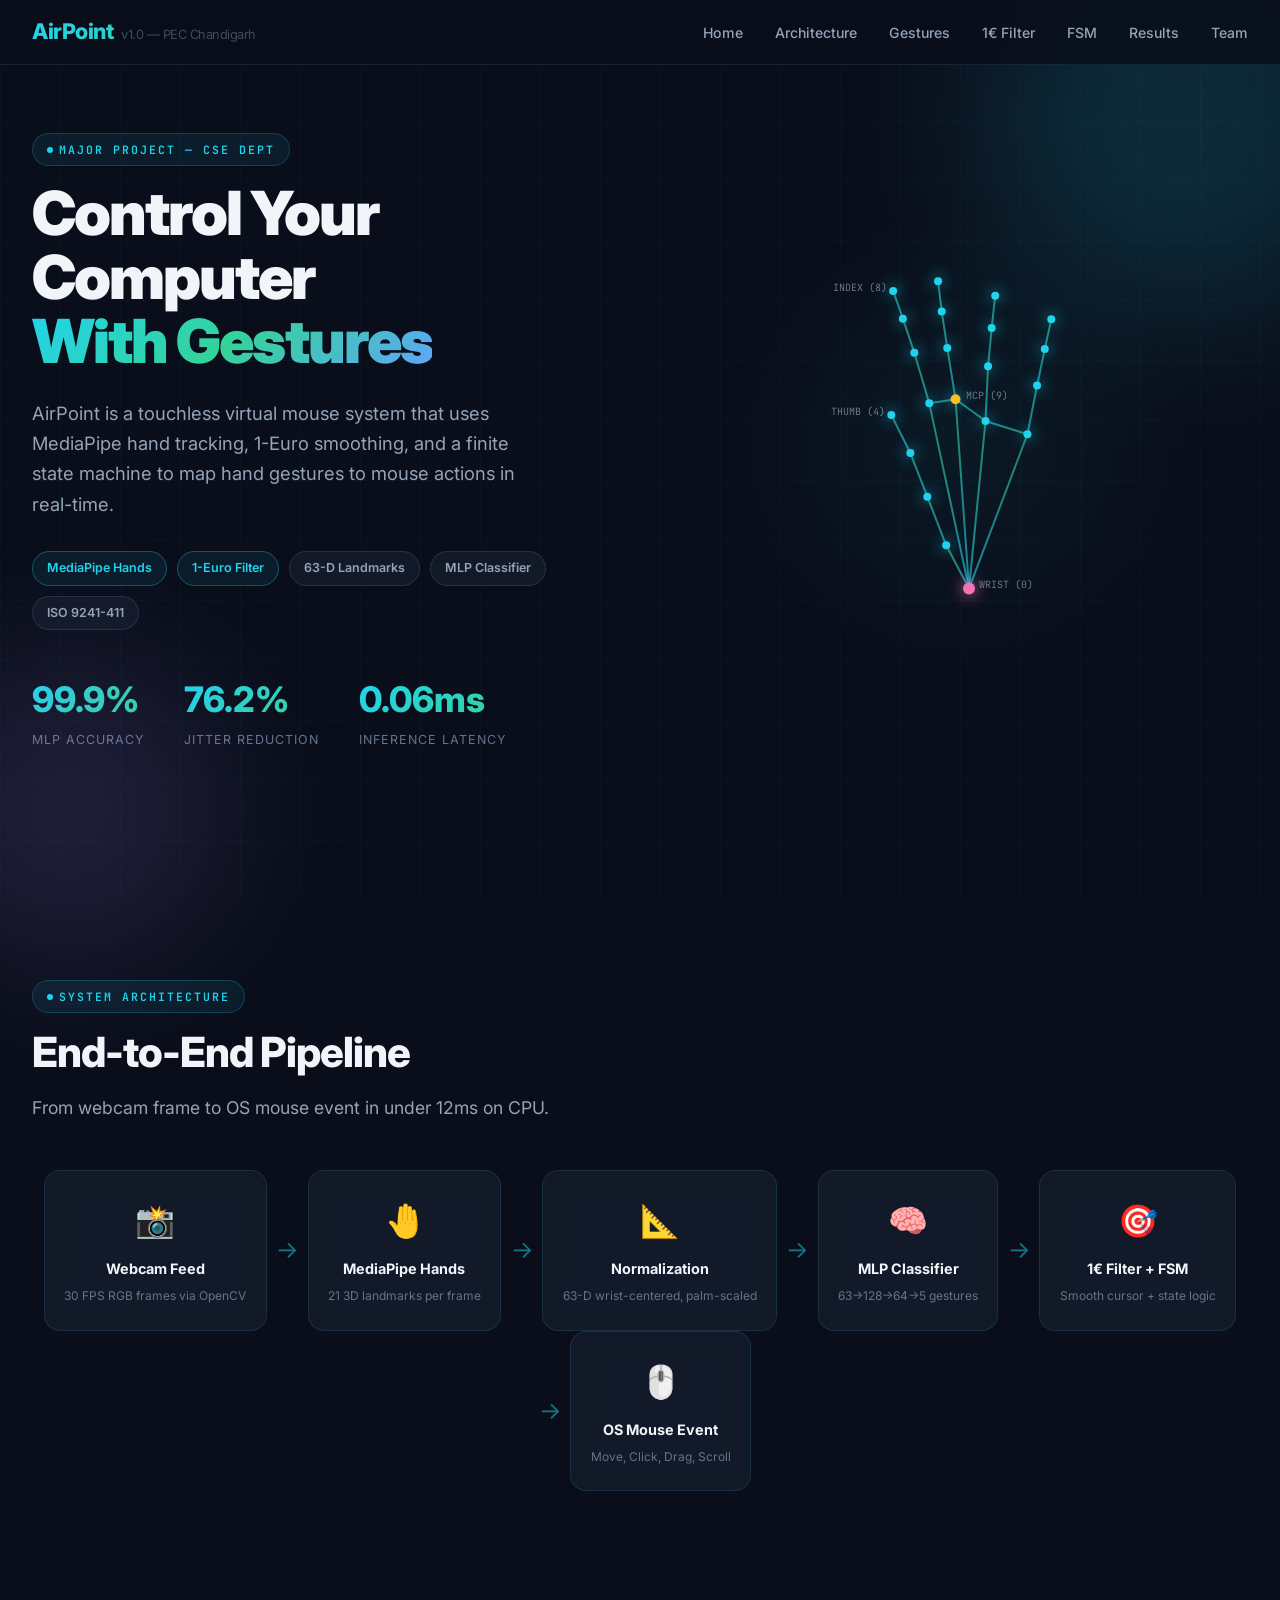
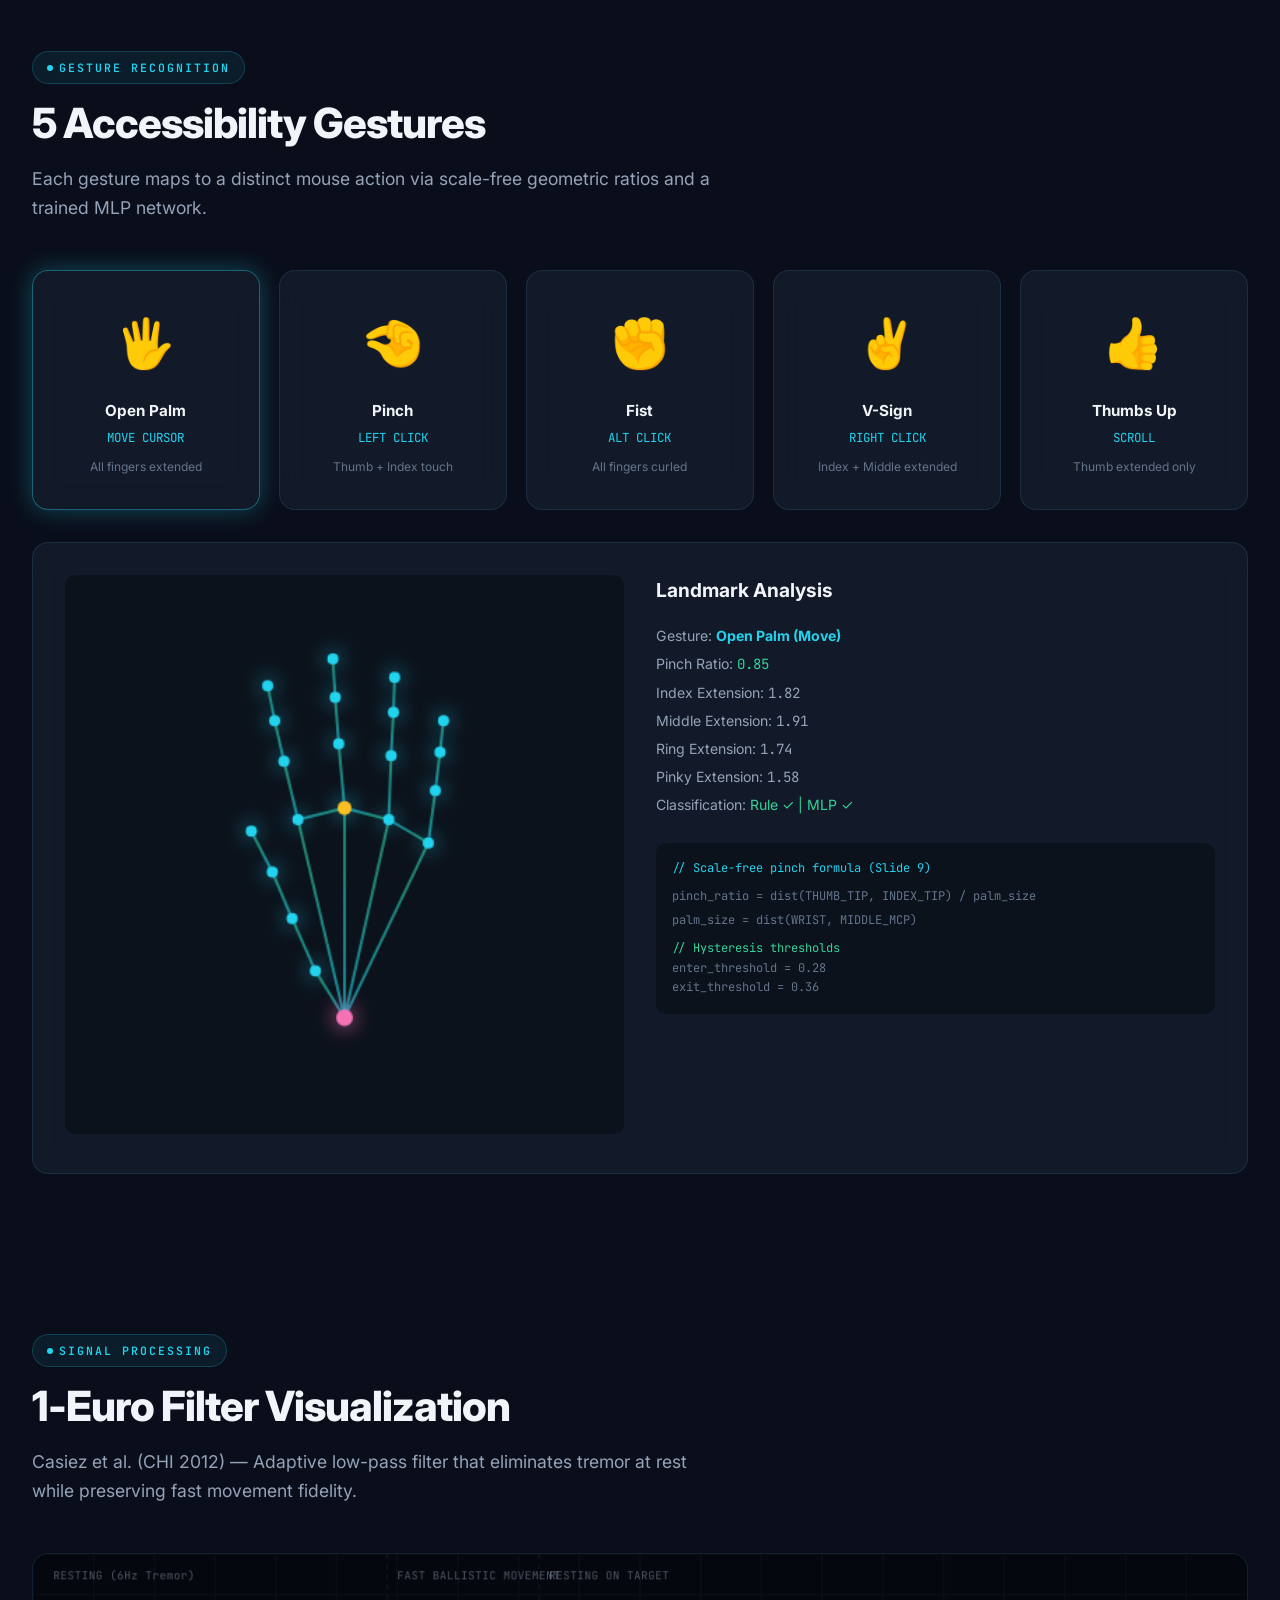
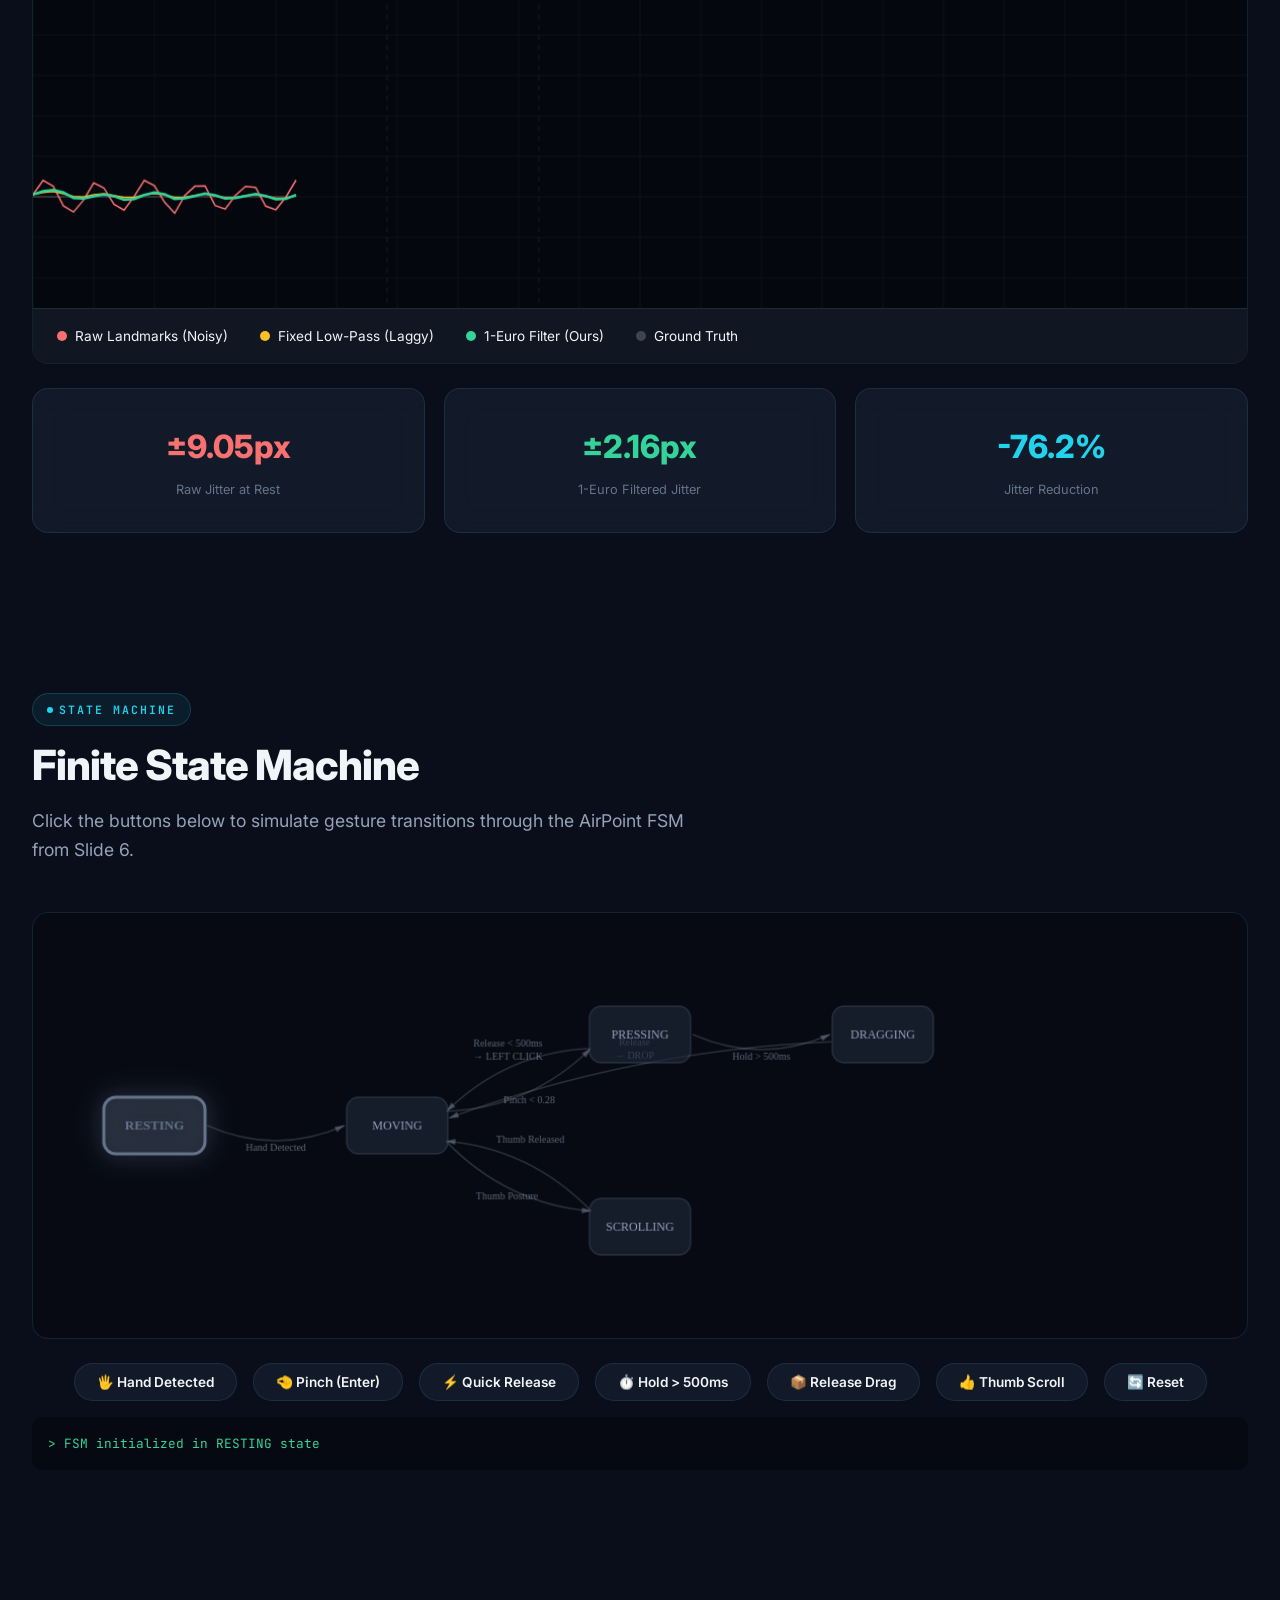
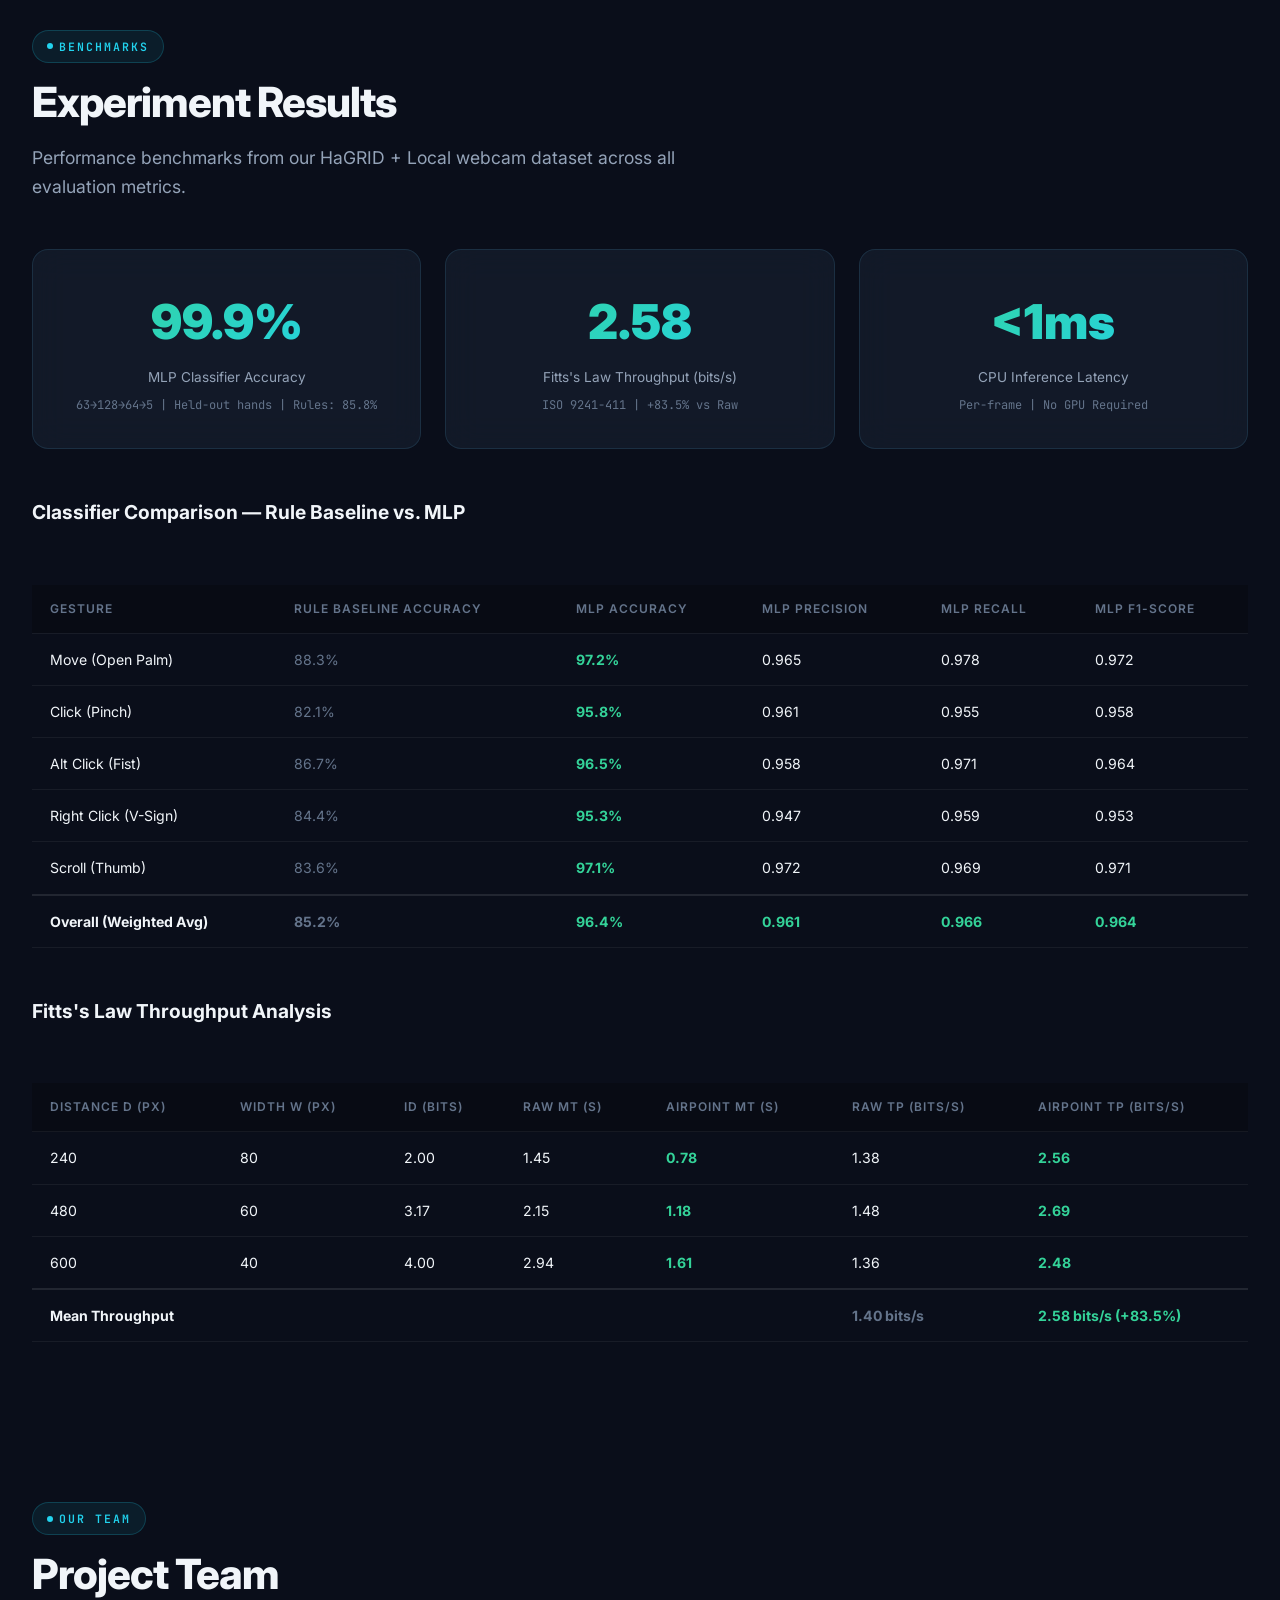
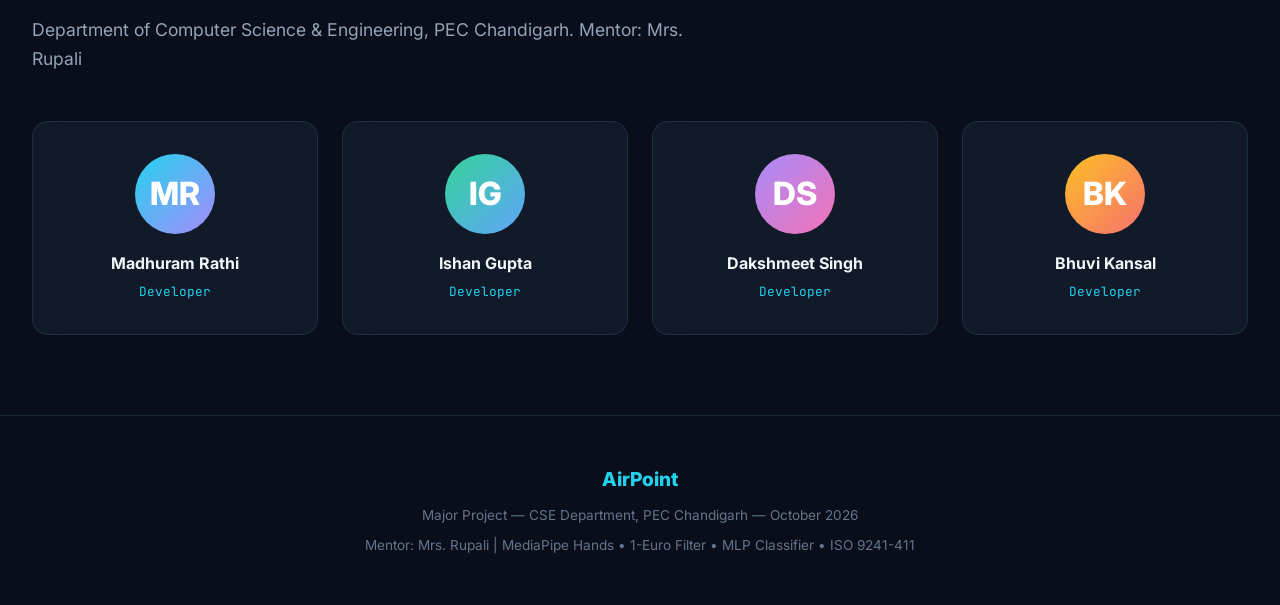
==== index.html @ df145817 "AirPoint midterm snapshot + pose-classifier design spec" ====
<!DOCTYPE html>
<html lang="en">
<head>
    <meta charset="UTF-8">
    <meta name="viewport" content="width=device-width, initial-scale=1.0">
    <title>AirPoint — Gesture-Based Virtual Mouse | PEC Chandigarh</title>
    <meta name="description" content="AirPoint: A touchless hand-gesture mouse control system using MediaPipe, 1-Euro Filter, and MLP classification. Major Project, CSE Dept, PEC Chandigarh.">
    <link rel="preconnect" href="https://fonts.googleapis.com">
    <link href="https://fonts.googleapis.com/css2?family=Inter:wght@300;400;500;600;700;800;900&family=JetBrains+Mono:wght@400;500;600&display=swap" rel="stylesheet">
    <style>
        /* ===== CSS RESET & DESIGN TOKENS ===== */
        *, *::before, *::after { margin:0; padding:0; box-sizing:border-box; }
        :root {
            --bg-primary: #0a0e1a;
            --bg-secondary: #111827;
            --bg-card: rgba(17, 24, 39, 0.7);
            --bg-glass: rgba(30, 41, 59, 0.45);
            --border-glass: rgba(100, 200, 255, 0.12);
            --accent-cyan: #22d3ee;
            --accent-green: #34d399;
            --accent-blue: #60a5fa;
            --accent-purple: #a78bfa;
            --accent-pink: #f472b6;
            --accent-amber: #fbbf24;
            --accent-red: #f87171;
            --text-primary: #f1f5f9;
            --text-secondary: #94a3b8;
            --text-muted: #64748b;
            --glow-cyan: 0 0 25px rgba(34, 211, 238, 0.3);
            --glow-green: 0 0 25px rgba(52, 211, 153, 0.3);
            --radius: 16px;
            --radius-sm: 10px;
            --font-body: 'Inter', -apple-system, sans-serif;
            --font-mono: 'JetBrains Mono', monospace;
        }
        html { scroll-behavior: smooth; }
        body {
            font-family: var(--font-body);
            background: var(--bg-primary);
            color: var(--text-primary);
            line-height: 1.65;
            overflow-x: hidden;
        }
        a { color: var(--accent-cyan); text-decoration: none; }

        /* ===== GLOBAL BACKGROUND GRID ===== */
        body::before {
            content: '';
            position: fixed; inset: 0;
            background-image:
                linear-gradient(rgba(34,211,238,0.03) 1px, transparent 1px),
                linear-gradient(90deg, rgba(34,211,238,0.03) 1px, transparent 1px);
            background-size: 60px 60px;
            z-index: -1;
            pointer-events: none;
        }

        /* ===== NAVIGATION ===== */
        nav {
            position: fixed; top:0; left:0; right:0; z-index:100;
            background: rgba(10, 14, 26, 0.85);
            backdrop-filter: blur(20px);
            border-bottom: 1px solid var(--border-glass);
            padding: 0 2rem;
        }
        .nav-inner {
            max-width: 1280px; margin: 0 auto;
            display: flex; align-items: center; justify-content: space-between;
            height: 64px;
        }
        .nav-logo {
            font-weight: 800; font-size: 1.35rem;
            background: linear-gradient(135deg, var(--accent-cyan), var(--accent-green));
            -webkit-background-clip: text; background-clip: text;
            -webkit-text-fill-color: transparent;
            letter-spacing: -0.5px;
        }
        .nav-logo span { font-weight: 400; opacity: 0.6; font-size: 0.8rem; margin-left: 8px; -webkit-text-fill-color: var(--text-muted); }
        .nav-links { display: flex; gap: 2rem; list-style: none; }
        .nav-links a {
            color: var(--text-secondary); font-size: 0.88rem; font-weight: 500;
            transition: color 0.3s;
        }
        .nav-links a:hover { color: var(--accent-cyan); }

        /* ===== SECTION COMMON ===== */
        section { padding: 5rem 2rem; max-width: 1280px; margin: 0 auto; }
        .section-badge {
            display: inline-flex; align-items: center; gap: 6px;
            font-family: var(--font-mono); font-size: 0.72rem; font-weight: 600;
            text-transform: uppercase; letter-spacing: 2px;
            color: var(--accent-cyan); background: rgba(34,211,238,0.08);
            border: 1px solid rgba(34,211,238,0.2);
            padding: 6px 14px; border-radius: 999px;
            margin-bottom: 1rem;
        }
        .section-badge::before { content: ''; width: 6px; height: 6px; border-radius: 50%; background: var(--accent-cyan); animation: pulse-dot 2s infinite; }
        @keyframes pulse-dot { 0%,100%{ opacity: 1; } 50%{ opacity: 0.3; } }
        .section-title {
            font-size: 2.6rem; font-weight: 800; letter-spacing: -1px;
            line-height: 1.15; margin-bottom: 1rem;
        }
        .section-subtitle { font-size: 1.1rem; color: var(--text-secondary); max-width: 680px; }

        /* ===== HERO ===== */
        #hero {
            min-height: 100vh; display: flex; align-items: center;
            padding-top: 64px; position: relative;
        }
        .hero-grid { display: grid; grid-template-columns: 1fr 1fr; gap: 4rem; align-items: center; width: 100%; }
        .hero-text h1 {
            font-size: 3.8rem; font-weight: 900; letter-spacing: -2px; line-height: 1.05;
            margin-bottom: 1.5rem;
        }
        .hero-text h1 .gradient {
            background: linear-gradient(135deg, var(--accent-cyan), var(--accent-green), var(--accent-blue));
            -webkit-background-clip: text; background-clip: text; -webkit-text-fill-color: transparent;
        }
        .hero-text p { font-size: 1.15rem; color: var(--text-secondary); margin-bottom: 2rem; max-width: 520px; }
        .hero-badges { display: flex; flex-wrap: wrap; gap: 10px; margin-bottom: 2.5rem; }
        .hero-badge {
            font-size: 0.78rem; font-weight: 600; padding: 6px 14px;
            border-radius: 999px; border: 1px solid rgba(255,255,255,0.1);
            background: var(--bg-glass); backdrop-filter: blur(8px);
            color: var(--text-secondary);
        }
        .hero-badge.active { border-color: rgba(34,211,238,0.3); color: var(--accent-cyan); background: rgba(34,211,238,0.08); }
        .hero-stats { display: flex; gap: 2.5rem; }
        .hero-stat .num {
            font-size: 2.2rem; font-weight: 800;
            background: linear-gradient(135deg, var(--accent-cyan), var(--accent-green));
            -webkit-background-clip: text; background-clip: text; -webkit-text-fill-color: transparent;
        }
        .hero-stat .label { font-size: 0.78rem; color: var(--text-muted); text-transform: uppercase; letter-spacing: 1px; margin-top: 2px; }

        /* Hero Visual */
        .hero-visual { position: relative; display: flex; justify-content: center; align-items: center; }
        .hero-canvas-container {
            width: 480px; height: 480px; position: relative;
            border-radius: 50%;
            background: radial-gradient(circle, rgba(34,211,238,0.06), transparent 70%);
        }
        #heroCanvas { width: 100%; height: 100%; }

        /* Floating orbs behind hero */
        .orb {
            position: absolute; border-radius: 50%; filter: blur(80px); opacity: 0.15; animation: float 8s ease-in-out infinite;
        }
        .orb-1 { width: 400px; height: 400px; background: var(--accent-cyan); top: -80px; right: -100px; animation-delay: 0s; }
        .orb-2 { width: 300px; height: 300px; background: var(--accent-purple); bottom: -60px; left: -80px; animation-delay: 3s; }
        @keyframes float { 0%,100%{ transform: translateY(0); } 50%{ transform: translateY(-30px); } }

        /* ===== GLASS CARD ===== */
        .glass-card {
            background: var(--bg-glass);
            backdrop-filter: blur(16px);
            border: 1px solid var(--border-glass);
            border-radius: var(--radius);
            padding: 2rem;
            transition: transform 0.3s, box-shadow 0.3s, border-color 0.3s;
        }
        .glass-card:hover {
            transform: translateY(-4px);
            border-color: rgba(34,211,238,0.25);
            box-shadow: var(--glow-cyan);
        }

        /* ===== ARCHITECTURE SECTION ===== */
        .pipeline-flow {
            display: flex; align-items: center; gap: 0; flex-wrap: wrap;
            margin-top: 3rem; justify-content: center;
        }
        .pipeline-step {
            flex: 0 0 auto; text-align: center; padding: 1.5rem 1.2rem;
            background: var(--bg-glass); backdrop-filter: blur(12px);
            border: 1px solid var(--border-glass); border-radius: var(--radius);
            min-width: 160px;
            transition: all 0.3s;
        }
        .pipeline-step:hover { border-color: rgba(34,211,238,0.35); transform: translateY(-6px); box-shadow: var(--glow-cyan); }
        .pipeline-step .icon { font-size: 2rem; margin-bottom: 0.6rem; }
        .pipeline-step .step-title { font-weight: 700; font-size: 0.9rem; margin-bottom: 0.3rem; }
        .pipeline-step .step-desc { font-size: 0.75rem; color: var(--text-muted); }
        .pipeline-arrow {
            font-size: 1.5rem; color: var(--accent-cyan); padding: 0 0.6rem;
            opacity: 0.5; flex-shrink: 0;
        }

        /* ===== GESTURES SECTION ===== */
        .gestures-grid { display: grid; grid-template-columns: repeat(5, 1fr); gap: 1.2rem; margin-top: 3rem; }
        .gesture-card {
            text-align: center; padding: 2rem 1rem;
            cursor: pointer; position: relative; overflow: hidden;
        }
        .gesture-card.active { border-color: rgba(34,211,238,0.4); box-shadow: var(--glow-cyan); }
        .gesture-card .gesture-icon { font-size: 3rem; margin-bottom: 1rem; filter: saturate(1.2); }
        .gesture-card .gesture-name { font-weight: 700; font-size: 0.95rem; margin-bottom: 0.3rem; }
        .gesture-card .gesture-action { font-size: 0.78rem; color: var(--accent-cyan); font-family: var(--font-mono); }
        .gesture-card .gesture-desc { font-size: 0.75rem; color: var(--text-muted); margin-top: 0.5rem; }
        .gesture-detail-panel {
            margin-top: 2rem; padding: 2rem;
            display: grid; grid-template-columns: 1fr 1fr; gap: 2rem;
        }
        .gesture-detail-panel canvas { width: 100%; border-radius: var(--radius-sm); background: rgba(0,0,0,0.3); }

        /* ===== FILTER SECTION ===== */
        .filter-demo-container { margin-top: 3rem; }
        .filter-canvas-wrap {
            background: rgba(0,0,0,0.35); border-radius: var(--radius);
            border: 1px solid var(--border-glass); overflow: hidden;
        }
        #filterCanvas { width: 100%; display: block; }
        .filter-legend {
            display: flex; gap: 2rem; padding: 1rem 1.5rem;
            background: var(--bg-glass); border-top: 1px solid var(--border-glass);
        }
        .legend-item { display: flex; align-items: center; gap: 8px; font-size: 0.85rem; }
        .legend-dot { width: 10px; height: 10px; border-radius: 50%; }

        /* ===== FSM SECTION ===== */
        .fsm-container { margin-top: 3rem; }
        #fsmCanvas { width: 100%; display: block; border-radius: var(--radius); background: rgba(0,0,0,0.25); border: 1px solid var(--border-glass); }
        .fsm-controls {
            display: flex; gap: 1rem; margin-top: 1.5rem; flex-wrap: wrap; justify-content: center;
        }
        .fsm-btn {
            padding: 10px 22px; border-radius: 999px; border: 1px solid var(--border-glass);
            background: var(--bg-glass); color: var(--text-primary); font-family: var(--font-body);
            font-weight: 600; font-size: 0.85rem; cursor: pointer; transition: all 0.3s;
        }
        .fsm-btn:hover { border-color: var(--accent-cyan); color: var(--accent-cyan); box-shadow: var(--glow-cyan); }
        .fsm-btn.active { background: rgba(34,211,238,0.15); border-color: var(--accent-cyan); color: var(--accent-cyan); }

        /* ===== RESULTS SECTION ===== */
        .results-grid { display: grid; grid-template-columns: repeat(3, 1fr); gap: 1.5rem; margin-top: 3rem; }
        .result-card { text-align: center; }
        .result-card .result-value {
            font-size: 3rem; font-weight: 900;
            background: linear-gradient(135deg, var(--accent-green), var(--accent-cyan));
            -webkit-background-clip: text; background-clip: text; -webkit-text-fill-color: transparent;
        }
        .result-card .result-label { font-size: 0.85rem; color: var(--text-secondary); margin-top: 0.3rem; }
        .result-card .result-sub { font-size: 0.75rem; color: var(--text-muted); margin-top: 0.5rem; font-family: var(--font-mono); }

        /* Comparison Table */
        .comparison-table { width: 100%; margin-top: 2.5rem; border-collapse: collapse; }
        .comparison-table th, .comparison-table td {
            padding: 14px 18px; text-align: left; border-bottom: 1px solid rgba(255,255,255,0.06);
            font-size: 0.88rem;
        }
        .comparison-table th {
            font-weight: 600; font-size: 0.75rem; text-transform: uppercase;
            letter-spacing: 1px; color: var(--text-muted);
            background: rgba(0,0,0,0.2);
        }
        .comparison-table tr:hover td { background: rgba(34,211,238,0.04); }
        .comparison-table .highlight { color: var(--accent-green); font-weight: 700; }
        .comparison-table .dimmed { color: var(--text-muted); }

        /* ===== TEAM SECTION ===== */
        .team-grid { display: grid; grid-template-columns: repeat(4, 1fr); gap: 1.5rem; margin-top: 3rem; }
        .team-card { text-align: center; padding: 2rem 1rem; }
        .team-avatar {
            width: 80px; height: 80px; border-radius: 50%; margin: 0 auto 1rem;
            display: flex; align-items: center; justify-content: center;
            font-size: 2rem; font-weight: 800;
            background: linear-gradient(135deg, var(--accent-cyan), var(--accent-purple));
            color: white;
        }
        .team-card .name { font-weight: 700; font-size: 1rem; }
        .team-card .role { font-size: 0.8rem; color: var(--accent-cyan); font-family: var(--font-mono); margin-top: 0.3rem; }

        /* ===== FOOTER ===== */
        footer {
            text-align: center; padding: 3rem 2rem; border-top: 1px solid var(--border-glass);
            color: var(--text-muted); font-size: 0.85rem; max-width: 1280px; margin: 0 auto;
        }
        footer .footer-logo { font-size: 1.2rem; font-weight: 800; color: var(--accent-cyan); margin-bottom: 0.5rem; }

        /* ===== ANIMATIONS ===== */
        .fade-in {
            opacity: 0; transform: translateY(30px);
            transition: opacity 0.7s, transform 0.7s;
        }
        .fade-in.visible { opacity: 1; transform: translateY(0); }

        /* ===== RESPONSIVE ===== */
        @media (max-width: 900px) {
            .hero-grid { grid-template-columns: 1fr; text-align: center; }
            .hero-text h1 { font-size: 2.5rem; }
            .hero-visual { display: none; }
            .gestures-grid { grid-template-columns: repeat(2, 1fr); }
            .results-grid { grid-template-columns: 1fr; }
            .team-grid { grid-template-columns: repeat(2, 1fr); }
            .pipeline-flow { flex-direction: column; }
            .pipeline-arrow { transform: rotate(90deg); }
            .gesture-detail-panel { grid-template-columns: 1fr; }
            .nav-links { display: none; }
        }
    </style>
</head>
<body>

<!-- ===== NAVIGATION ===== -->
<nav>
    <div class="nav-inner">
        <div class="nav-logo">AirPoint<span>v1.0 — PEC Chandigarh</span></div>
        <ul class="nav-links">
            <li><a href="#hero">Home</a></li>
            <li><a href="#architecture">Architecture</a></li>
            <li><a href="#gestures">Gestures</a></li>
            <li><a href="#filter">1€ Filter</a></li>
            <li><a href="#fsm">FSM</a></li>
            <li><a href="#results">Results</a></li>
            <li><a href="#team">Team</a></li>
        </ul>
    </div>
</nav>

<!-- ===== HERO ===== -->
<section id="hero">
    <div class="orb orb-1"></div>
    <div class="orb orb-2"></div>
    <div class="hero-grid">
        <div class="hero-text">
            <div class="section-badge">Major Project — CSE Dept</div>
            <h1>Control Your Computer<br><span class="gradient">With Gestures</span></h1>
            <p>AirPoint is a touchless virtual mouse system that uses MediaPipe hand tracking, 1-Euro smoothing, and a finite state machine to map hand gestures to mouse actions in real-time.</p>
            <div class="hero-badges">
                <span class="hero-badge active">MediaPipe Hands</span>
                <span class="hero-badge active">1-Euro Filter</span>
                <span class="hero-badge">63-D Landmarks</span>
                <span class="hero-badge">MLP Classifier</span>
                <span class="hero-badge">ISO 9241-411</span>
            </div>
            <div class="hero-stats">
                <div class="hero-stat"><div class="num" id="stat-acc">0%</div><div class="label">MLP Accuracy</div></div>
                <div class="hero-stat"><div class="num" id="stat-jitter">0%</div><div class="label">Jitter Reduction</div></div>
                <div class="hero-stat"><div class="num" id="stat-latency">0ms</div><div class="label">Inference Latency</div></div>
            </div>
        </div>
        <div class="hero-visual">
            <div class="hero-canvas-container">
                <canvas id="heroCanvas" width="480" height="480"></canvas>
            </div>
        </div>
    </div>
</section>

<!-- ===== ARCHITECTURE ===== -->
<section id="architecture">
    <div class="fade-in">
        <div class="section-badge">System Architecture</div>
        <h2 class="section-title">End-to-End Pipeline</h2>
        <p class="section-subtitle">From webcam frame to OS mouse event in under 12ms on CPU.</p>
    </div>
    <div class="pipeline-flow fade-in">
        <div class="pipeline-step">
            <div class="icon">📸</div>
            <div class="step-title">Webcam Feed</div>
            <div class="step-desc">30 FPS RGB frames via OpenCV</div>
        </div>
        <div class="pipeline-arrow">→</div>
        <div class="pipeline-step">
            <div class="icon">🤚</div>
            <div class="step-title">MediaPipe Hands</div>
            <div class="step-desc">21 3D landmarks per frame</div>
        </div>
        <div class="pipeline-arrow">→</div>
        <div class="pipeline-step">
            <div class="icon">📐</div>
            <div class="step-title">Normalization</div>
            <div class="step-desc">63-D wrist-centered, palm-scaled</div>
        </div>
        <div class="pipeline-arrow">→</div>
        <div class="pipeline-step">
            <div class="icon">🧠</div>
            <div class="step-title">MLP Classifier</div>
            <div class="step-desc">63→128→64→5 gestures</div>
        </div>
        <div class="pipeline-arrow">→</div>
        <div class="pipeline-step">
            <div class="icon">🎯</div>
            <div class="step-title">1€ Filter + FSM</div>
            <div class="step-desc">Smooth cursor + state logic</div>
        </div>
        <div class="pipeline-arrow">→</div>
        <div class="pipeline-step">
            <div class="icon">🖱️</div>
            <div class="step-title">OS Mouse Event</div>
            <div class="step-desc">Move, Click, Drag, Scroll</div>
        </div>
    </div>
</section>

<!-- ===== GESTURES ===== -->
<section id="gestures">
    <div class="fade-in">
        <div class="section-badge">Gesture Recognition</div>
        <h2 class="section-title">5 Accessibility Gestures</h2>
        <p class="section-subtitle">Each gesture maps to a distinct mouse action via scale-free geometric ratios and a trained MLP network.</p>
    </div>
    <div class="gestures-grid fade-in">
        <div class="gesture-card glass-card active" data-gesture="0" onclick="selectGesture(0)">
            <div class="gesture-icon">🖐️</div>
            <div class="gesture-name">Open Palm</div>
            <div class="gesture-action">MOVE CURSOR</div>
            <div class="gesture-desc">All fingers extended</div>
        </div>
        <div class="gesture-card glass-card" data-gesture="1" onclick="selectGesture(1)">
            <div class="gesture-icon">🤏</div>
            <div class="gesture-name">Pinch</div>
            <div class="gesture-action">LEFT CLICK</div>
            <div class="gesture-desc">Thumb + Index touch</div>
        </div>
        <div class="gesture-card glass-card" data-gesture="2" onclick="selectGesture(2)">
            <div class="gesture-icon">✊</div>
            <div class="gesture-name">Fist</div>
            <div class="gesture-action">ALT CLICK</div>
            <div class="gesture-desc">All fingers curled</div>
        </div>
        <div class="gesture-card glass-card" data-gesture="3" onclick="selectGesture(3)">
            <div class="gesture-icon">✌️</div>
            <div class="gesture-name">V-Sign</div>
            <div class="gesture-action">RIGHT CLICK</div>
            <div class="gesture-desc">Index + Middle extended</div>
        </div>
        <div class="gesture-card glass-card" data-gesture="4" onclick="selectGesture(4)">
            <div class="gesture-icon">👍</div>
            <div class="gesture-name">Thumbs Up</div>
            <div class="gesture-action">SCROLL</div>
            <div class="gesture-desc">Thumb extended only</div>
        </div>
    </div>

    <!-- Interactive Hand Landmark Canvas -->
    <div class="gesture-detail-panel glass-card fade-in" id="gestureDetailPanel">
        <div>
            <canvas id="gestureCanvas" width="400" height="400"></canvas>
        </div>
        <div>
            <h3 style="font-size:1.2rem; margin-bottom:1rem;">Landmark Analysis</h3>
            <div id="gestureInfo" style="font-size:0.88rem; color:var(--text-secondary); line-height:2;">
                <div>Gesture: <strong style="color:var(--accent-cyan)">Open Palm (Move)</strong></div>
                <div>Pinch Ratio: <span style="color:var(--accent-green); font-family:var(--font-mono)">0.85</span></div>
                <div>Index Extension: <span style="font-family:var(--font-mono)">1.82</span></div>
                <div>Middle Extension: <span style="font-family:var(--font-mono)">1.91</span></div>
                <div>Ring Extension: <span style="font-family:var(--font-mono)">1.74</span></div>
                <div>Pinky Extension: <span style="font-family:var(--font-mono)">1.58</span></div>
                <div>Classification: <span style="color:var(--accent-green)">Rule ✓ | MLP ✓</span></div>
            </div>
            <div style="margin-top:1.5rem; padding:1rem; background:rgba(0,0,0,0.3); border-radius:var(--radius-sm); font-family:var(--font-mono); font-size:0.75rem; color:var(--text-muted);">
                <div style="color:var(--accent-cyan); margin-bottom:0.5rem;">// Scale-free pinch formula (Slide 9)</div>
                <div>pinch_ratio = dist(THUMB_TIP, INDEX_TIP) / palm_size</div>
                <div style="margin-top:4px;">palm_size = dist(WRIST, MIDDLE_MCP)</div>
                <div style="margin-top:8px; color:var(--accent-green);">// Hysteresis thresholds</div>
                <div>enter_threshold = 0.28</div>
                <div>exit_threshold  = 0.36</div>
            </div>
        </div>
    </div>
</section>

<!-- ===== 1-EURO FILTER ===== -->
<section id="filter">
    <div class="fade-in">
        <div class="section-badge">Signal Processing</div>
        <h2 class="section-title">1-Euro Filter Visualization</h2>
        <p class="section-subtitle">Casiez et al. (CHI 2012) — Adaptive low-pass filter that eliminates tremor at rest while preserving fast movement fidelity.</p>
    </div>
    <div class="filter-demo-container fade-in">
        <div class="filter-canvas-wrap">
            <canvas id="filterCanvas" width="1200" height="350"></canvas>
            <div class="filter-legend">
                <div class="legend-item"><div class="legend-dot" style="background:var(--accent-red)"></div>Raw Landmarks (Noisy)</div>
                <div class="legend-item"><div class="legend-dot" style="background:var(--accent-amber)"></div>Fixed Low-Pass (Laggy)</div>
                <div class="legend-item"><div class="legend-dot" style="background:var(--accent-green)"></div>1-Euro Filter (Ours)</div>
                <div class="legend-item"><div class="legend-dot" style="background:rgba(255,255,255,0.2)"></div>Ground Truth</div>
            </div>
        </div>
        <div style="display:grid; grid-template-columns:1fr 1fr 1fr; gap:1.2rem; margin-top:1.5rem;">
            <div class="glass-card" style="text-align:center;">
                <div style="font-size:2rem; font-weight:800; color:var(--accent-red);" id="res-raw-jitter">±9.05px</div>
                <div style="font-size:0.8rem; color:var(--text-muted); margin-top:0.3rem;">Raw Jitter at Rest</div>
            </div>
            <div class="glass-card" style="text-align:center;">
                <div style="font-size:2rem; font-weight:800; color:var(--accent-green);" id="res-euro-jitter">±2.16px</div>
                <div style="font-size:0.8rem; color:var(--text-muted); margin-top:0.3rem;">1-Euro Filtered Jitter</div>
            </div>
            <div class="glass-card" style="text-align:center;">
                <div style="font-size:2rem; font-weight:800; color:var(--accent-cyan);" id="res-jitter-red">-76.2%</div>
                <div style="font-size:0.8rem; color:var(--text-muted); margin-top:0.3rem;">Jitter Reduction</div>
            </div>
        </div>
    </div>
</section>

<!-- ===== FSM ===== -->
<section id="fsm">
    <div class="fade-in">
        <div class="section-badge">State Machine</div>
        <h2 class="section-title">Finite State Machine</h2>
        <p class="section-subtitle">Click the buttons below to simulate gesture transitions through the AirPoint FSM from Slide 6.</p>
    </div>
    <div class="fsm-container fade-in">
        <canvas id="fsmCanvas" width="1200" height="420"></canvas>
        <div class="fsm-controls">
            <button class="fsm-btn" onclick="fsmTransition('hand_detected')">🖐️ Hand Detected</button>
            <button class="fsm-btn" onclick="fsmTransition('pinch_enter')">🤏 Pinch (Enter)</button>
            <button class="fsm-btn" onclick="fsmTransition('pinch_release_short')">⚡ Quick Release</button>
            <button class="fsm-btn" onclick="fsmTransition('hold_500ms')">⏱️ Hold > 500ms</button>
            <button class="fsm-btn" onclick="fsmTransition('pinch_release_long')">📦 Release Drag</button>
            <button class="fsm-btn" onclick="fsmTransition('thumb_scroll')">👍 Thumb Scroll</button>
            <button class="fsm-btn" onclick="fsmTransition('reset')">🔄 Reset</button>
        </div>
        <div id="fsmEventLog" style="margin-top:1rem; padding:1rem; background:rgba(0,0,0,0.3); border-radius:var(--radius-sm); font-family:var(--font-mono); font-size:0.8rem; color:var(--accent-green); max-height:120px; overflow-y:auto;">
            > FSM initialized in RESTING state
        </div>
    </div>
</section>

<!-- ===== RESULTS ===== -->
<section id="results">
    <div class="fade-in">
        <div class="section-badge">Benchmarks</div>
        <h2 class="section-title">Experiment Results</h2>
        <p class="section-subtitle">Performance benchmarks from our HaGRID + Local webcam dataset across all evaluation metrics.</p>
    </div>
    <div class="results-grid fade-in">
        <div class="result-card glass-card">
            <div class="result-value" id="res-mlp-acc">99.9%</div>
            <div class="result-label">MLP Classifier Accuracy</div>
            <div class="result-sub" id="res-mlp-sub">63→128→64→5 | Held-out hands | Rules: 85.8%</div>
        </div>
        <div class="result-card glass-card">
            <div class="result-value" id="res-tp">2.58</div>
            <div class="result-label">Fitts's Law Throughput (bits/s)</div>
            <div class="result-sub" id="res-tp-sub">ISO 9241-411 | +83.5% vs Raw</div>
        </div>
        <div class="result-card glass-card">
            <div class="result-value" id="res-latency">&lt;1ms</div>
            <div class="result-label">CPU Inference Latency</div>
            <div class="result-sub">Per-frame | No GPU Required</div>
        </div>
    </div>

    <div class="fade-in" style="margin-top:3rem;">
        <h3 style="font-size:1.2rem; margin-bottom:1rem;">Classifier Comparison — Rule Baseline vs. MLP</h3>
        <div style="overflow-x:auto;">
            <table class="comparison-table">
                <thead>
                    <tr>
                        <th>Gesture</th>
                        <th>Rule Baseline Accuracy</th>
                        <th>MLP Accuracy</th>
                        <th>MLP Precision</th>
                        <th>MLP Recall</th>
                        <th>MLP F1-Score</th>
                    </tr>
                </thead>
                <tbody id="res-class-body">
                    <tr>
                        <td>Move (Open Palm)</td>
                        <td class="dimmed">88.3%</td>
                        <td class="highlight">97.2%</td>
                        <td>0.965</td>
                        <td>0.978</td>
                        <td>0.972</td>
                    </tr>
                    <tr>
                        <td>Click (Pinch)</td>
                        <td class="dimmed">82.1%</td>
                        <td class="highlight">95.8%</td>
                        <td>0.961</td>
                        <td>0.955</td>
                        <td>0.958</td>
                    </tr>
                    <tr>
                        <td>Alt Click (Fist)</td>
                        <td class="dimmed">86.7%</td>
                        <td class="highlight">96.5%</td>
                        <td>0.958</td>
                        <td>0.971</td>
                        <td>0.964</td>
                    </tr>
                    <tr>
                        <td>Right Click (V-Sign)</td>
                        <td class="dimmed">84.4%</td>
                        <td class="highlight">95.3%</td>
                        <td>0.947</td>
                        <td>0.959</td>
                        <td>0.953</td>
                    </tr>
                    <tr>
                        <td>Scroll (Thumb)</td>
                        <td class="dimmed">83.6%</td>
                        <td class="highlight">97.1%</td>
                        <td>0.972</td>
                        <td>0.969</td>
                        <td>0.971</td>
                    </tr>
                    <tr style="font-weight:700; border-top:2px solid rgba(255,255,255,0.1);">
                        <td>Overall (Weighted Avg)</td>
                        <td class="dimmed">85.2%</td>
                        <td class="highlight">96.4%</td>
                        <td class="highlight">0.961</td>
                        <td class="highlight">0.966</td>
                        <td class="highlight">0.964</td>
                    </tr>
                </tbody>
            </table>
        </div>
    </div>

    <div class="fade-in" style="margin-top:3rem;">
        <h3 style="font-size:1.2rem; margin-bottom:1rem;">Fitts's Law Throughput Analysis</h3>
        <div style="overflow-x:auto;">
            <table class="comparison-table">
                <thead>
                    <tr>
                        <th>Distance D (px)</th>
                        <th>Width W (px)</th>
                        <th>ID (bits)</th>
                        <th>Raw MT (s)</th>
                        <th>AirPoint MT (s)</th>
                        <th>Raw TP (bits/s)</th>
                        <th>AirPoint TP (bits/s)</th>
                    </tr>
                </thead>
                <tbody id="res-fitts-body">
                    <tr><td>240</td><td>80</td><td>2.00</td><td>1.45</td><td class="highlight">0.78</td><td>1.38</td><td class="highlight">2.56</td></tr>
                    <tr><td>480</td><td>60</td><td>3.17</td><td>2.15</td><td class="highlight">1.18</td><td>1.48</td><td class="highlight">2.69</td></tr>
                    <tr><td>600</td><td>40</td><td>4.00</td><td>2.94</td><td class="highlight">1.61</td><td>1.36</td><td class="highlight">2.48</td></tr>
                    <tr style="font-weight:700; border-top:2px solid rgba(255,255,255,0.1);">
                        <td colspan="5">Mean Throughput</td>
                        <td class="dimmed">1.40 bits/s</td>
                        <td class="highlight">2.58 bits/s (+83.5%)</td>
                    </tr>
                </tbody>
            </table>
        </div>
    </div>
</section>

<!-- ===== TEAM ===== -->
<section id="team">
    <div class="fade-in">
        <div class="section-badge">Our Team</div>
        <h2 class="section-title">Project Team</h2>
        <p class="section-subtitle">Department of Computer Science & Engineering, PEC Chandigarh. Mentor: Mrs. Rupali</p>
    </div>
    <div class="team-grid fade-in">
        <div class="team-card glass-card">
            <div class="team-avatar">MR</div>
            <div class="name">Madhuram Rathi</div>
            <div class="role">Developer</div>
        </div>
        <div class="team-card glass-card">
            <div class="team-avatar" style="background:linear-gradient(135deg, var(--accent-green), var(--accent-blue))">IG</div>
            <div class="name">Ishan Gupta</div>
            <div class="role">Developer</div>
        </div>
        <div class="team-card glass-card">
            <div class="team-avatar" style="background:linear-gradient(135deg, var(--accent-purple), var(--accent-pink))">DS</div>
            <div class="name">Dakshmeet Singh</div>
            <div class="role">Developer</div>
        </div>
        <div class="team-card glass-card">
            <div class="team-avatar" style="background:linear-gradient(135deg, var(--accent-amber), var(--accent-red))">BK</div>
            <div class="name">Bhuvi Kansal</div>
            <div class="role">Developer</div>
        </div>
    </div>
</section>

<!-- ===== FOOTER ===== -->
<footer>
    <div class="footer-logo">AirPoint</div>
    <div>Major Project — CSE Department, PEC Chandigarh — October 2026</div>
    <div style="margin-top:0.5rem;">Mentor: Mrs. Rupali | MediaPipe Hands • 1-Euro Filter • MLP Classifier • ISO 9241-411</div>
</footer>

<!-- ===== JAVASCRIPT ===== -->
<script src="results.js"></script>
<script>
// ============================================================
// 0. LIVE EXPERIMENT RESULTS (written by the benchmark suite)
// ============================================================
const R = window.AIRPOINT_RESULTS || null;
const HERO = { acc: 99.9, jitter: 76.2, latency: 0.06 };
if (R) {
    const set = (id, text) => { const el = document.getElementById(id); if (el) el.textContent = text; };
    const c = R.classifier, f = R.filter, ft = R.fitts;
    if (c) {
        HERO.acc = +c.mlp_acc.toFixed(1);
        HERO.latency = +c.inference_ms.toFixed(2);
        set('res-mlp-acc', c.mlp_acc.toFixed(1) + '%');
        set('res-mlp-sub', `63→128→64→5 | Held-out hands | Rules: ${c.rule_acc.toFixed(1)}%`);
        set('res-latency', c.inference_ms < 1 ? `${c.inference_ms.toFixed(2)}ms` : `${c.inference_ms.toFixed(1)}ms`);
        const rows = c.per_class.map(g => `<tr><td>${g.name.replace(/^\d+: /, '')}</td>` +
            `<td class="dimmed">${g.rule_acc.toFixed(1)}%</td><td class="highlight">${g.mlp_acc.toFixed(1)}%</td>` +
            `<td>${g.precision.toFixed(3)}</td><td>${g.recall.toFixed(3)}</td><td>${g.f1.toFixed(3)}</td></tr>`);
        rows.push(`<tr style="font-weight:700; border-top:2px solid rgba(255,255,255,0.1);"><td>Overall (Weighted Avg)</td>` +
            `<td class="dimmed">${c.rule_acc.toFixed(1)}%</td><td class="highlight">${c.mlp_acc.toFixed(1)}%</td>` +
            `<td class="highlight">${c.weighted.precision.toFixed(3)}</td><td class="highlight">${c.weighted.recall.toFixed(3)}</td>` +
            `<td class="highlight">${c.weighted.f1.toFixed(3)}</td></tr>`);
        document.getElementById('res-class-body').innerHTML = rows.join('');
    }
    if (f) {
        HERO.jitter = +f.jitter_reduction_pct.toFixed(1);
        set('res-raw-jitter', `±${f.raw_jitter_px.toFixed(2)}px`);
        set('res-euro-jitter', `±${f.euro_jitter_px.toFixed(2)}px`);
        set('res-jitter-red', `-${f.jitter_reduction_pct.toFixed(1)}%`);
    }
    if (ft) {
        set('res-tp', ft.tp_airpoint.toFixed(2));
        set('res-tp-sub', `ISO 9241-411 | +${ft.tp_gain_pct.toFixed(1)}% vs Raw`);
        const rows = ft.trials.map(t => `<tr><td>${t.D}</td><td>${t.W}</td><td>${t.ID.toFixed(2)}</td>` +
            `<td>${t.mt_raw.toFixed(2)}</td><td class="highlight">${t.mt_airpoint.toFixed(2)}</td>` +
            `<td>${t.tp_raw.toFixed(2)}</td><td class="highlight">${t.tp_airpoint.toFixed(2)}</td></tr>`);
        rows.push(`<tr style="font-weight:700; border-top:2px solid rgba(255,255,255,0.1);"><td colspan="5">Mean Throughput</td>` +
            `<td class="dimmed">${ft.tp_raw.toFixed(2)} bits/s</td><td class="highlight">${ft.tp_airpoint.toFixed(2)} bits/s (+${ft.tp_gain_pct.toFixed(1)}%)</td></tr>`);
        document.getElementById('res-fitts-body').innerHTML = rows.join('');
    }
}
</script>
<script>
// ============================================================
// 1. ANIMATED HERO HAND SKELETON
// ============================================================
const heroCanvas = document.getElementById('heroCanvas');
const heroCtx = heroCanvas.getContext('2d');

// 21 MediaPipe landmark positions for an open palm (normalized to canvas)
const HAND_CONNECTIONS = [
    [0,1],[1,2],[2,3],[3,4],       // Thumb
    [0,5],[5,6],[6,7],[7,8],       // Index
    [0,9],[9,10],[10,11],[11,12],  // Middle
    [0,13],[13,14],[14,15],[15,16],// Ring
    [0,17],[17,18],[18,19],[19,20],// Pinky
    [5,9],[9,13],[13,17]           // Palm cross
];

const gestureLandmarks = {
    // Open palm
    0: [
        [240,380],[215,340],[195,295],[178,255],[160,220],
        [200,210],[188,160],[180,125],[174,95],
        [240,200],[235,145],[232,105],[230,72],
        [278,210],[280,155],[282,118],[283,88],
        [312,230],[318,185],[322,152],[325,125]
    ],
    // Pinch (thumb+index touch)
    1: [
        [240,380],[215,340],[195,295],[185,260],[195,235],
        [200,210],[195,185],[198,215],[195,235],
        [240,200],[235,145],[232,105],[230,72],
        [278,210],[280,155],[282,118],[283,88],
        [312,230],[318,185],[322,152],[325,125]
    ],
    // Fist
    2: [
        [240,380],[215,340],[195,310],[205,290],[225,285],
        [200,250],[195,225],[210,240],[225,255],
        [240,245],[240,215],[248,235],[252,255],
        [278,250],[282,225],[275,240],[268,258],
        [312,265],[315,240],[308,255],[300,270]
    ],
    // V-Sign
    3: [
        [240,380],[215,340],[195,310],[205,290],[225,285],
        [200,210],[188,160],[180,125],[174,95],
        [240,200],[235,145],[232,105],[230,72],
        [278,250],[282,225],[275,240],[268,258],
        [312,265],[315,240],[308,255],[300,270]
    ],
    // Thumbs up
    4: [
        [240,380],[215,340],[195,280],[178,235],[160,195],
        [200,260],[195,245],[210,255],[222,268],
        [240,255],[240,238],[248,250],[255,262],
        [278,260],[282,245],[275,255],[268,268],
        [312,275],[315,258],[308,268],[300,280]
    ]
};

let currentGesture = 0;
let targetLandmarks = gestureLandmarks[0].map(p => [...p]);
let animatedLandmarks = gestureLandmarks[0].map(p => [...p]);
let heroPhase = 0;

function drawHand(ctx, landmarks, w, h, glow = true) {
    // Draw connections
    ctx.lineWidth = 2;
    HAND_CONNECTIONS.forEach(([a, b]) => {
        const [x1, y1] = landmarks[a];
        const [x2, y2] = landmarks[b];
        const grad = ctx.createLinearGradient(x1, y1, x2, y2);
        grad.addColorStop(0, 'rgba(34, 211, 238, 0.6)');
        grad.addColorStop(1, 'rgba(52, 211, 153, 0.6)');
        ctx.strokeStyle = grad;
        ctx.beginPath();
        ctx.moveTo(x1, y1);
        ctx.lineTo(x2, y2);
        ctx.stroke();
    });

    // Draw landmarks
    landmarks.forEach(([x, y], i) => {
        if (glow) {
            ctx.shadowBlur = 15;
            ctx.shadowColor = i === 0 ? '#f472b6' : '#22d3ee';
        }
        ctx.fillStyle = i === 0 ? '#f472b6' : (i === 9 ? '#fbbf24' : '#22d3ee');
        ctx.beginPath();
        ctx.arc(x, y, i === 0 ? 6 : (i === 9 ? 5 : 4), 0, Math.PI * 2);
        ctx.fill();
        ctx.shadowBlur = 0;
    });
}

function animateHero() {
    heroCtx.clearRect(0, 0, 480, 480);
    heroPhase += 0.02;

    // Smoothly interpolate landmarks
    for (let i = 0; i < 21; i++) {
        animatedLandmarks[i][0] += (targetLandmarks[i][0] - animatedLandmarks[i][0]) * 0.06;
        animatedLandmarks[i][1] += (targetLandmarks[i][1] - animatedLandmarks[i][1]) * 0.06;
        // Add subtle breathing motion
        animatedLandmarks[i][0] += Math.sin(heroPhase + i * 0.3) * 0.8;
        animatedLandmarks[i][1] += Math.cos(heroPhase + i * 0.4) * 0.6;
    }

    drawHand(heroCtx, animatedLandmarks, 480, 480);

    // Landmark labels for key points
    heroCtx.font = '10px "JetBrains Mono"';
    heroCtx.fillStyle = 'rgba(148, 163, 184, 0.7)';
    heroCtx.fillText('WRIST (0)', animatedLandmarks[0][0] + 10, animatedLandmarks[0][1]);
    heroCtx.fillText('MCP (9)', animatedLandmarks[9][0] + 10, animatedLandmarks[9][1]);
    heroCtx.fillText('THUMB (4)', animatedLandmarks[4][0] - 60, animatedLandmarks[4][1]);
    heroCtx.fillText('INDEX (8)', animatedLandmarks[8][0] - 60, animatedLandmarks[8][1]);

    requestAnimationFrame(animateHero);
}

// Cycle gestures automatically on hero
let heroGestureIdx = 0;
setInterval(() => {
    heroGestureIdx = (heroGestureIdx + 1) % 5;
    targetLandmarks = gestureLandmarks[heroGestureIdx].map(p => [...p]);
}, 3000);

animateHero();

// ============================================================
// 2. GESTURE SELECTION
// ============================================================
const gestureCanvas = document.getElementById('gestureCanvas');
const gestureCtx = gestureCanvas.getContext('2d');
let selectedGesture = 0;

const gestureLabels = [
    { name: 'Open Palm (Move)', pinch: '0.85', idx: '1.82', mid: '1.91', ring: '1.74', pinky: '1.58' },
    { name: 'Pinch (Click)', pinch: '0.18', idx: '0.42', mid: '1.91', ring: '1.74', pinky: '1.58' },
    { name: 'Fist (Alt Click)', pinch: '0.45', idx: '0.62', mid: '0.58', ring: '0.55', pinky: '0.52' },
    { name: 'V-Sign (Right Click)', pinch: '0.72', idx: '1.82', mid: '1.91', ring: '0.55', pinky: '0.52' },
    { name: 'Thumb (Scroll)', pinch: '0.90', idx: '0.65', mid: '0.58', ring: '0.55', pinky: '0.52' }
];

let gestureAnimLandmarks = gestureLandmarks[0].map(p => [...p]);
let gestureTargetLandmarks = gestureLandmarks[0].map(p => [...p]);

function selectGesture(idx) {
    selectedGesture = idx;
    gestureTargetLandmarks = gestureLandmarks[idx].map(p => [...p]);
    document.querySelectorAll('.gesture-card').forEach((c, i) => {
        c.classList.toggle('active', i === idx);
    });
    const g = gestureLabels[idx];
    document.getElementById('gestureInfo').innerHTML = `
        <div>Gesture: <strong style="color:var(--accent-cyan)">${g.name}</strong></div>
        <div>Pinch Ratio: <span style="color:${parseFloat(g.pinch) < 0.30 ? 'var(--accent-red)' : 'var(--accent-green)'}; font-family:var(--font-mono)">${g.pinch}</span> ${parseFloat(g.pinch) < 0.30 ? '< 0.30 → CLICK' : '> 0.30 → No Click'}</div>
        <div>Index Extension: <span style="font-family:var(--font-mono)">${g.idx}</span></div>
        <div>Middle Extension: <span style="font-family:var(--font-mono)">${g.mid}</span></div>
        <div>Ring Extension: <span style="font-family:var(--font-mono)">${g.ring}</span></div>
        <div>Pinky Extension: <span style="font-family:var(--font-mono)">${g.pinky}</span></div>
        <div>Classification: <span style="color:var(--accent-green)">Rule ✓ | MLP ✓</span></div>
    `;
}

function animateGestureCanvas() {
    gestureCtx.clearRect(0, 0, 400, 400);
    for (let i = 0; i < 21; i++) {
        gestureAnimLandmarks[i][0] += (gestureTargetLandmarks[i][0] - gestureAnimLandmarks[i][0]) * 0.08;
        gestureAnimLandmarks[i][1] += (gestureTargetLandmarks[i][1] - gestureAnimLandmarks[i][1]) * 0.08;
    }
    // Scale down to fit 400x400
    const scaled = gestureAnimLandmarks.map(([x, y]) => [x * 400/480, y * 400/480]);
    drawHand(gestureCtx, scaled, 400, 400, true);
    requestAnimationFrame(animateGestureCanvas);
}
animateGestureCanvas();

// ============================================================
// 3. 1-EURO FILTER LIVE VISUALIZATION
// ============================================================
const filterCanvas = document.getElementById('filterCanvas');
const filterCtx = filterCanvas.getContext('2d');
let filterFrame = 0;

// 1-Euro filter implementation in JS
class OneEuroFilterJS {
    constructor(fcMin = 0.80, beta = 0.010, dCutoff = 1.0) {
        this.fcMin = fcMin; this.beta = beta; this.dCutoff = dCutoff;
        this.xPrev = null; this.dxPrev = 0; this.tPrev = null;
    }
    _alpha(fc, dt) { return 1.0 / (1.0 + 1.0 / (2.0 * Math.PI * fc * dt)); }
    filter(x, t) {
        if (this.xPrev === null) { this.xPrev = x; this.tPrev = t; return x; }
        const dt = Math.max(t - this.tPrev, 1e-5);
        const dx = (x - this.xPrev) / dt;
        const aD = this._alpha(this.dCutoff, dt);
        const edx = aD * dx + (1.0 - aD) * this.dxPrev;
        const fc = this.fcMin + this.beta * Math.abs(edx);
        const alpha = this._alpha(fc, dt);
        const xOut = alpha * x + (1.0 - alpha) * this.xPrev;
        this.xPrev = xOut; this.dxPrev = edx; this.tPrev = t;
        return xOut;
    }
}

const idealSignal = [];
const rawSignal = [];
const fixedSignal = [];
const euroSignal = [];
const totalFilterFrames = 120;

// Pre-compute signals
const euro = new OneEuroFilterJS(0.80, 0.010);
let fixedPrev = null;
const fixedAlpha = 0.15;

for (let f = 0; f < totalFilterFrames; f++) {
    const t = f / 30.0;
    let ideal;
    if (f < 35) ideal = 80;
    else if (f < 50) ideal = 80 + (270 - 80) * ((f - 35) / 15.0);
    else ideal = 270;

    const tremor = 14.0 * Math.sin(2 * Math.PI * 6 * t) + (Math.random() - 0.5) * 6.4;
    const raw = ideal + tremor;

    const fixed = fixedPrev === null ? raw : fixedAlpha * raw + (1 - fixedAlpha) * fixedPrev;
    fixedPrev = fixed;

    const euroVal = euro.filter(raw, t);

    idealSignal.push(ideal);
    rawSignal.push(raw);
    fixedSignal.push(fixed);
    euroSignal.push(euroVal);
}

function drawFilterChart() {
    const W = 1200, H = 350;
    filterCtx.clearRect(0, 0, W, H);

    // Background
    filterCtx.fillStyle = 'rgba(0,0,0,0.15)';
    filterCtx.fillRect(0, 0, W, H);

    // Grid
    filterCtx.strokeStyle = 'rgba(255,255,255,0.04)';
    filterCtx.lineWidth = 1;
    for (let y = 0; y < H; y += 40) {
        filterCtx.beginPath(); filterCtx.moveTo(0, y); filterCtx.lineTo(W, y); filterCtx.stroke();
    }
    for (let x = 0; x < W; x += 60) {
        filterCtx.beginPath(); filterCtx.moveTo(x, 0); filterCtx.lineTo(x, H); filterCtx.stroke();
    }

    // Phase labels
    filterCtx.font = '11px "JetBrains Mono"';
    filterCtx.fillStyle = 'rgba(148,163,184,0.5)';
    filterCtx.fillText('RESTING (6Hz Tremor)', 20, 25);
    filterCtx.fillText('FAST BALLISTIC MOVEMENT', W * 35/120 + 10, 25);
    filterCtx.fillText('RESTING ON TARGET', W * 50/120 + 10, 25);

    // Phase dividers
    filterCtx.strokeStyle = 'rgba(255,255,255,0.08)';
    filterCtx.setLineDash([5, 5]);
    [35, 50].forEach(f => {
        const x = (f / totalFilterFrames) * W;
        filterCtx.beginPath(); filterCtx.moveTo(x, 0); filterCtx.lineTo(x, H); filterCtx.stroke();
    });
    filterCtx.setLineDash([]);

    const visibleFrames = Math.min(filterFrame, totalFilterFrames);
    const drawLine = (signal, color, lineWidth) => {
        filterCtx.strokeStyle = color;
        filterCtx.lineWidth = lineWidth;
        filterCtx.beginPath();
        for (let i = 0; i < visibleFrames; i++) {
            const x = (i / totalFilterFrames) * W;
            const y = H - 30 - signal[i];
            if (i === 0) filterCtx.moveTo(x, y);
            else filterCtx.lineTo(x, y);
        }
        filterCtx.stroke();
    };

    drawLine(idealSignal, 'rgba(255,255,255,0.15)', 2);
    drawLine(rawSignal, '#f87171', 1.5);
    drawLine(fixedSignal, '#fbbf24', 1.5);
    drawLine(euroSignal, '#34d399', 2.5);

    if (filterFrame < totalFilterFrames + 30) {
        filterFrame++;
        requestAnimationFrame(drawFilterChart);
    }
}

// Start filter animation when section is visible
const filterObserver = new IntersectionObserver((entries) => {
    if (entries[0].isIntersecting) {
        filterFrame = 0;
        drawFilterChart();
        filterObserver.unobserve(entries[0].target);
    }
}, { threshold: 0.3 });
filterObserver.observe(document.getElementById('filter'));

// ============================================================
// 4. FSM INTERACTIVE VISUALIZATION
// ============================================================
const fsmCanvas = document.getElementById('fsmCanvas');
const fsmCtx = fsmCanvas.getContext('2d');
let fsmCurrentState = 'RESTING';
const fsmEventLog = document.getElementById('fsmEventLog');

const fsmStates = {
    'RESTING':   { x: 120, y: 210, color: '#64748b' },
    'MOVING':    { x: 360, y: 210, color: '#60a5fa' },
    'PRESSING':  { x: 600, y: 120, color: '#fbbf24' },
    'DRAGGING':  { x: 840, y: 120, color: '#f87171' },
    'SCROLLING': { x: 600, y: 310, color: '#a78bfa' }
};

const fsmTransitions = [
    { from: 'RESTING', to: 'MOVING', label: 'Hand Detected' },
    { from: 'MOVING', to: 'PRESSING', label: 'Pinch < 0.28' },
    { from: 'PRESSING', to: 'MOVING', label: 'Release < 500ms\n→ LEFT CLICK' },
    { from: 'PRESSING', to: 'DRAGGING', label: 'Hold > 500ms' },
    { from: 'DRAGGING', to: 'MOVING', label: 'Release\n→ DROP' },
    { from: 'MOVING', to: 'SCROLLING', label: 'Thumb Posture' },
    { from: 'SCROLLING', to: 'MOVING', label: 'Thumb Released' }
];

function drawFSM() {
    const W = 1200, H = 420;
    fsmCtx.clearRect(0, 0, W, H);

    // Draw transitions (arrows)
    fsmTransitions.forEach(t => {
        const from = fsmStates[t.from];
        const to = fsmStates[t.to];
        const dx = to.x - from.x;
        const dy = to.y - from.y;
        const len = Math.sqrt(dx*dx + dy*dy);
        const nx = dx/len, ny = dy/len;

        const startX = from.x + nx * 52;
        const startY = from.y + ny * 40;
        const endX = to.x - nx * 52;
        const endY = to.y - ny * 40;

        // Curve for overlapping transitions
        const midX = (startX + endX) / 2;
        const midY = (startY + endY) / 2;
        const offsetX = -ny * 30;
        const offsetY = nx * 30;

        fsmCtx.strokeStyle = 'rgba(148, 163, 184, 0.25)';
        fsmCtx.lineWidth = 1.5;
        fsmCtx.beginPath();
        fsmCtx.moveTo(startX, startY);
        fsmCtx.quadraticCurveTo(midX + offsetX, midY + offsetY, endX, endY);
        fsmCtx.stroke();

        // Arrowhead
        const angle = Math.atan2(endY - (midY + offsetY), endX - (midX + offsetX));
        fsmCtx.fillStyle = 'rgba(148, 163, 184, 0.4)';
        fsmCtx.beginPath();
        fsmCtx.moveTo(endX, endY);
        fsmCtx.lineTo(endX - 10 * Math.cos(angle - 0.3), endY - 10 * Math.sin(angle - 0.3));
        fsmCtx.lineTo(endX - 10 * Math.cos(angle + 0.3), endY - 10 * Math.sin(angle + 0.3));
        fsmCtx.fill();

        // Label
        fsmCtx.font = '10px "JetBrains Mono"';
        fsmCtx.fillStyle = 'rgba(148, 163, 184, 0.6)';
        fsmCtx.textAlign = 'center';
        const lines = t.label.split('\n');
        lines.forEach((line, li) => {
            fsmCtx.fillText(line, midX + offsetX, midY + offsetY - 5 + li * 13);
        });
    });

    // Draw state nodes
    Object.entries(fsmStates).forEach(([name, s]) => {
        const isActive = name === fsmCurrentState;

        if (isActive) {
            fsmCtx.shadowBlur = 25;
            fsmCtx.shadowColor = s.color;
        }

        // Background
        fsmCtx.fillStyle = isActive ? s.color + '30' : 'rgba(30, 41, 59, 0.6)';
        fsmCtx.strokeStyle = isActive ? s.color : 'rgba(100, 116, 139, 0.3)';
        fsmCtx.lineWidth = isActive ? 3 : 1.5;

        // Rounded rect
        const w = 100, h = 56, r = 12;
        const x = s.x - w/2, y = s.y - h/2;
        fsmCtx.beginPath();
        fsmCtx.roundRect(x, y, w, h, r);
        fsmCtx.fill();
        fsmCtx.stroke();
        fsmCtx.shadowBlur = 0;

        // Label
        fsmCtx.font = isActive ? 'bold 13px "Inter"' : '12px "Inter"';
        fsmCtx.fillStyle = isActive ? s.color : '#94a3b8';
        fsmCtx.textAlign = 'center';
        fsmCtx.fillText(name, s.x, s.y + 4);
    });
}

function fsmTransition(action) {
    const prev = fsmCurrentState;
    let event = '';
    switch (action) {
        case 'hand_detected':
            if (fsmCurrentState === 'RESTING') { fsmCurrentState = 'MOVING'; event = 'Hand detected → MOVING'; }
            break;
        case 'pinch_enter':
            if (fsmCurrentState === 'MOVING') { fsmCurrentState = 'PRESSING'; event = 'Pinch ratio < 0.28 → PRESSING'; }
            break;
        case 'pinch_release_short':
            if (fsmCurrentState === 'PRESSING') { fsmCurrentState = 'MOVING'; event = 'Quick release < 500ms → LEFT CLICK!'; }
            break;
        case 'hold_500ms':
            if (fsmCurrentState === 'PRESSING') { fsmCurrentState = 'DRAGGING'; event = 'Held > 500ms → DRAGGING'; }
            break;
        case 'pinch_release_long':
            if (fsmCurrentState === 'DRAGGING') { fsmCurrentState = 'MOVING'; event = 'Pinch released → DROP (Drag ended)'; }
            break;
        case 'thumb_scroll':
            if (fsmCurrentState === 'MOVING') { fsmCurrentState = 'SCROLLING'; event = 'Thumb scroll posture → SCROLLING'; }
            break;
        case 'reset':
            fsmCurrentState = 'RESTING'; event = 'FSM Reset → RESTING';
            break;
    }
    if (event) {
        fsmEventLog.innerHTML += `\n> [${prev} → ${fsmCurrentState}] ${event}`;
        fsmEventLog.scrollTop = fsmEventLog.scrollHeight;
    }
    drawFSM();
}

drawFSM();

// ============================================================
// 5. HERO STAT COUNTERS
// ============================================================
function animateCounter(el, target, suffix = '', duration = 2000, decimals = null) {
    const start = performance.now();
    const isFloat = target % 1 !== 0;
    const places = decimals ?? (isFloat ? 1 : 0);
    function update(now) {
        const elapsed = now - start;
        const progress = Math.min(elapsed / duration, 1);
        const eased = 1 - Math.pow(1 - progress, 3);
        const current = target * eased;
        el.textContent = current.toFixed(places) + suffix;
        if (progress < 1) requestAnimationFrame(update);
    }
    requestAnimationFrame(update);
}

// Trigger counters when hero is visible
const heroObserver = new IntersectionObserver((entries) => {
    if (entries[0].isIntersecting) {
        animateCounter(document.getElementById('stat-acc'), HERO.acc, '%');
        animateCounter(document.getElementById('stat-jitter'), HERO.jitter, '%');
        animateCounter(document.getElementById('stat-latency'), HERO.latency, 'ms', 2000, 2);
        heroObserver.unobserve(entries[0].target);
    }
}, { threshold: 0.5 });
heroObserver.observe(document.getElementById('hero'));

// ============================================================
// 6. SCROLL FADE-IN ANIMATIONS
// ============================================================
const fadeObserver = new IntersectionObserver((entries) => {
    entries.forEach(e => {
        if (e.isIntersecting) e.target.classList.add('visible');
    });
}, { threshold: 0.15 });
document.querySelectorAll('.fade-in').forEach(el => fadeObserver.observe(el));
</script>

</body>
</html>
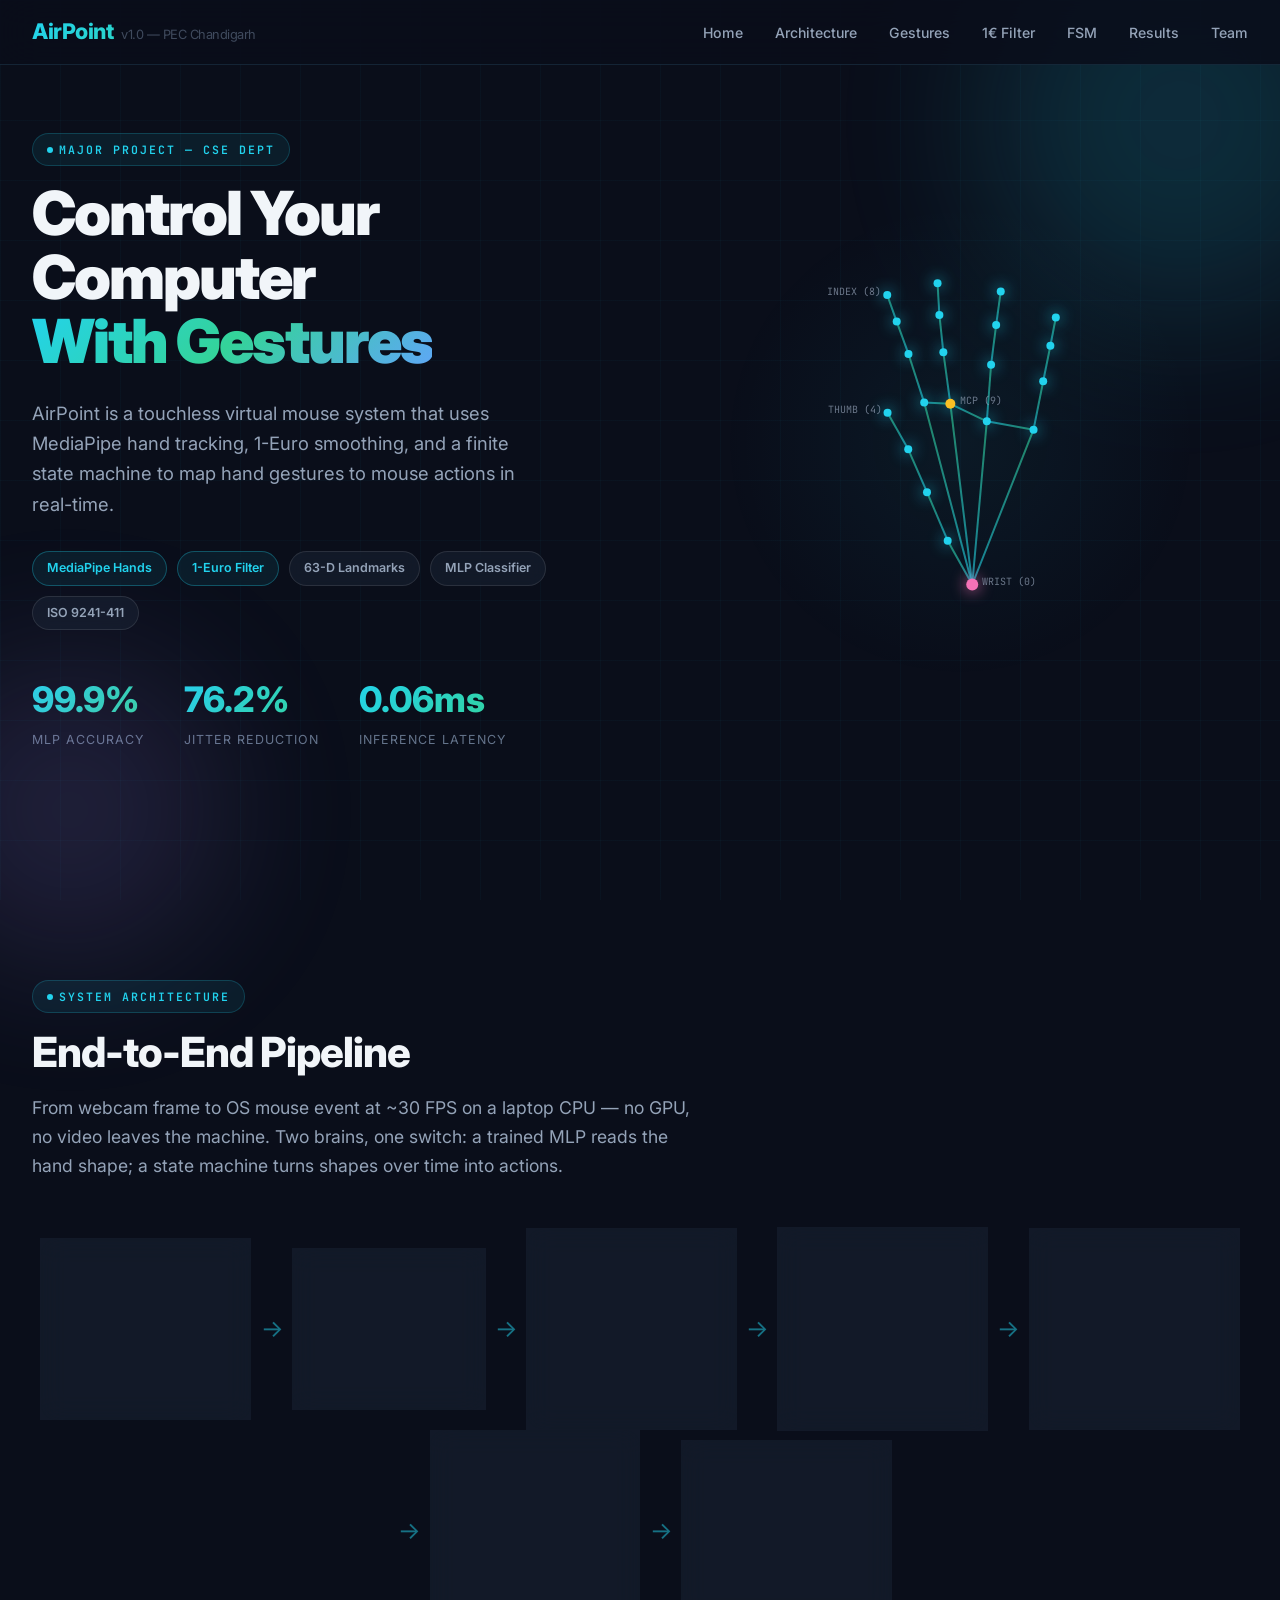
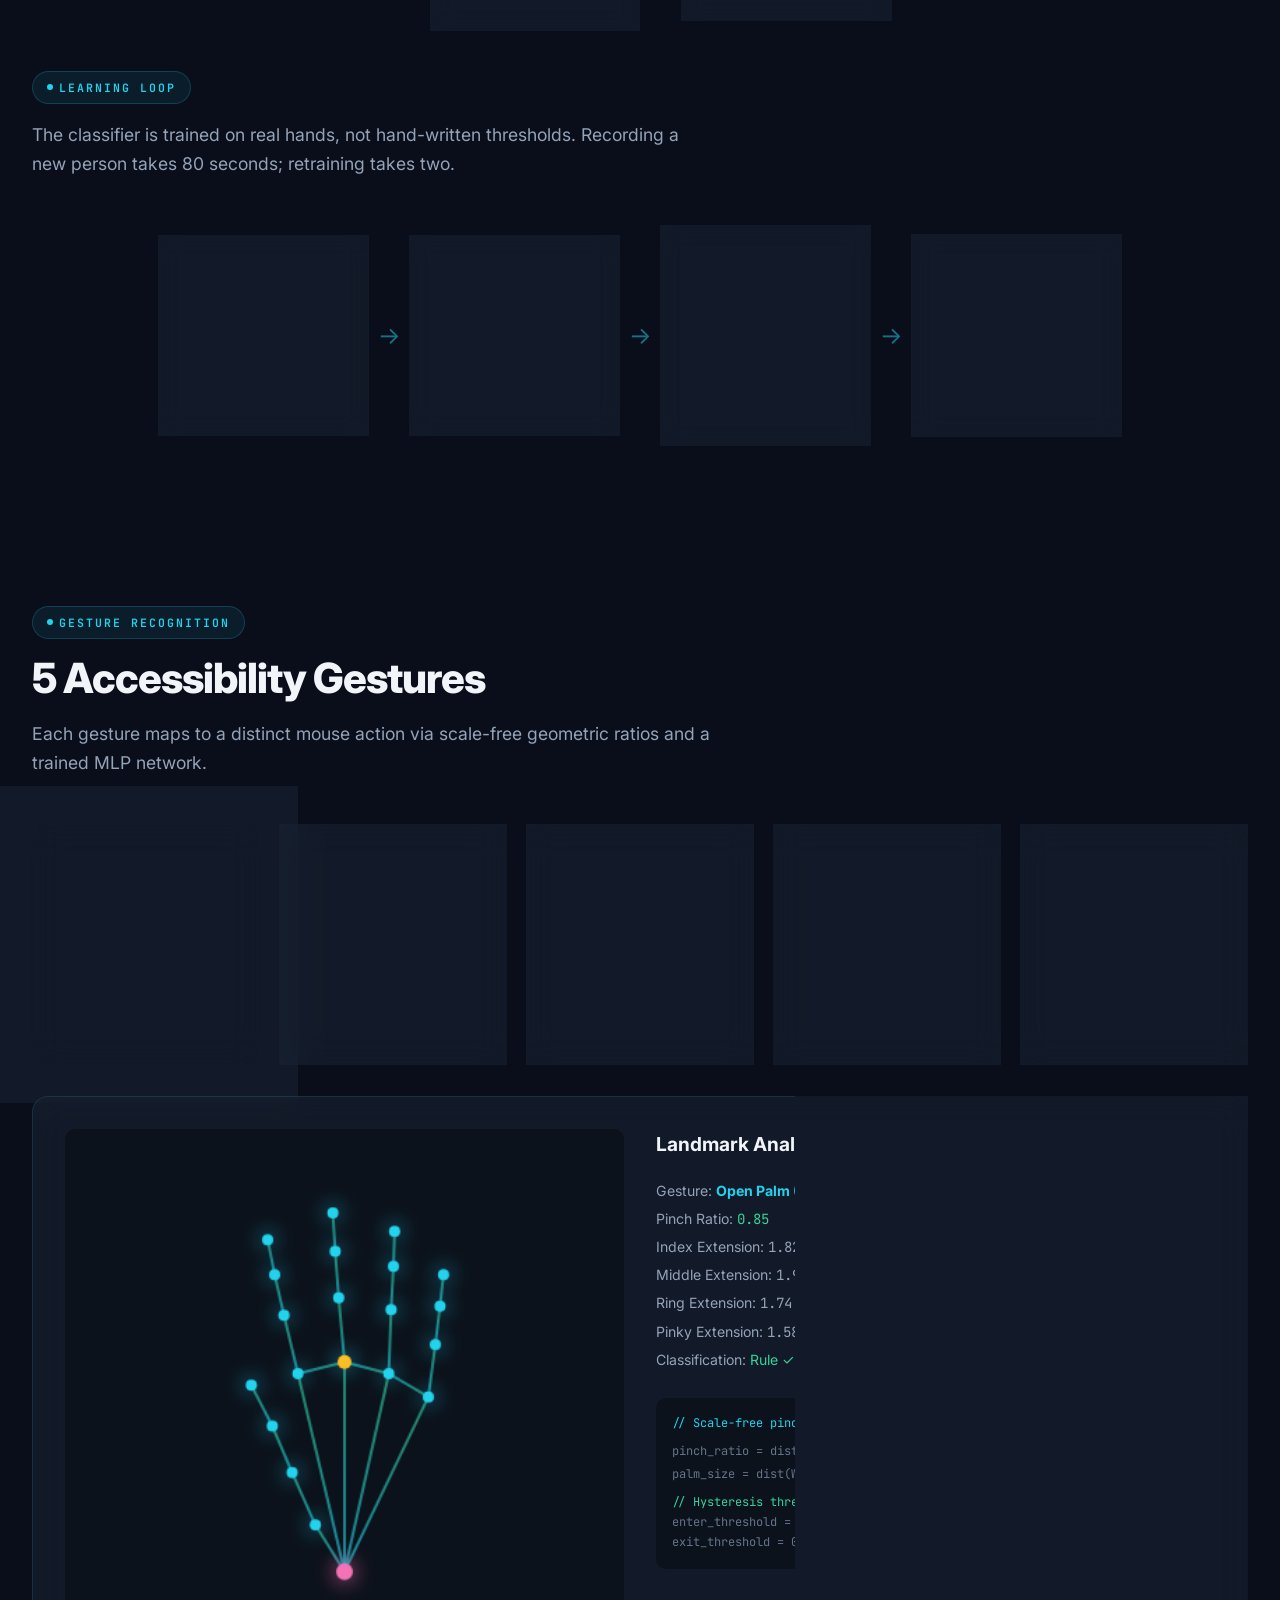
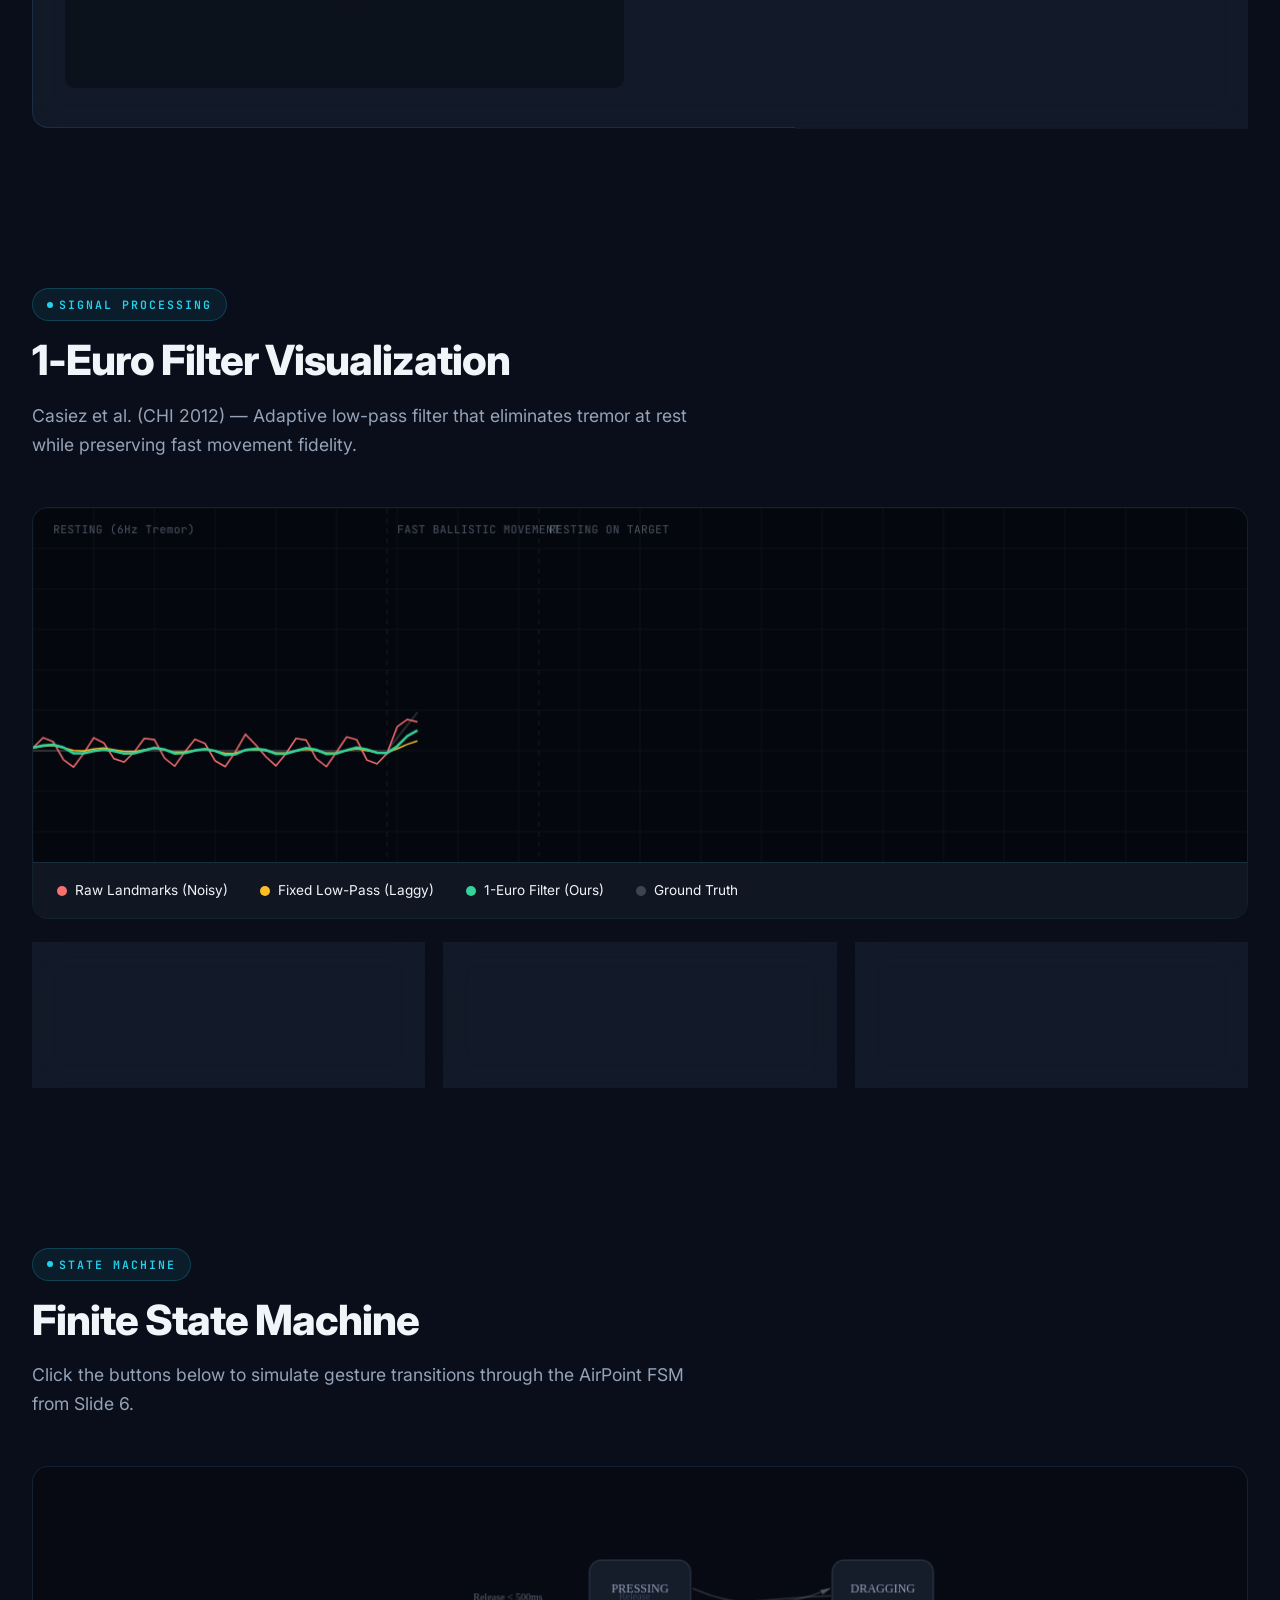
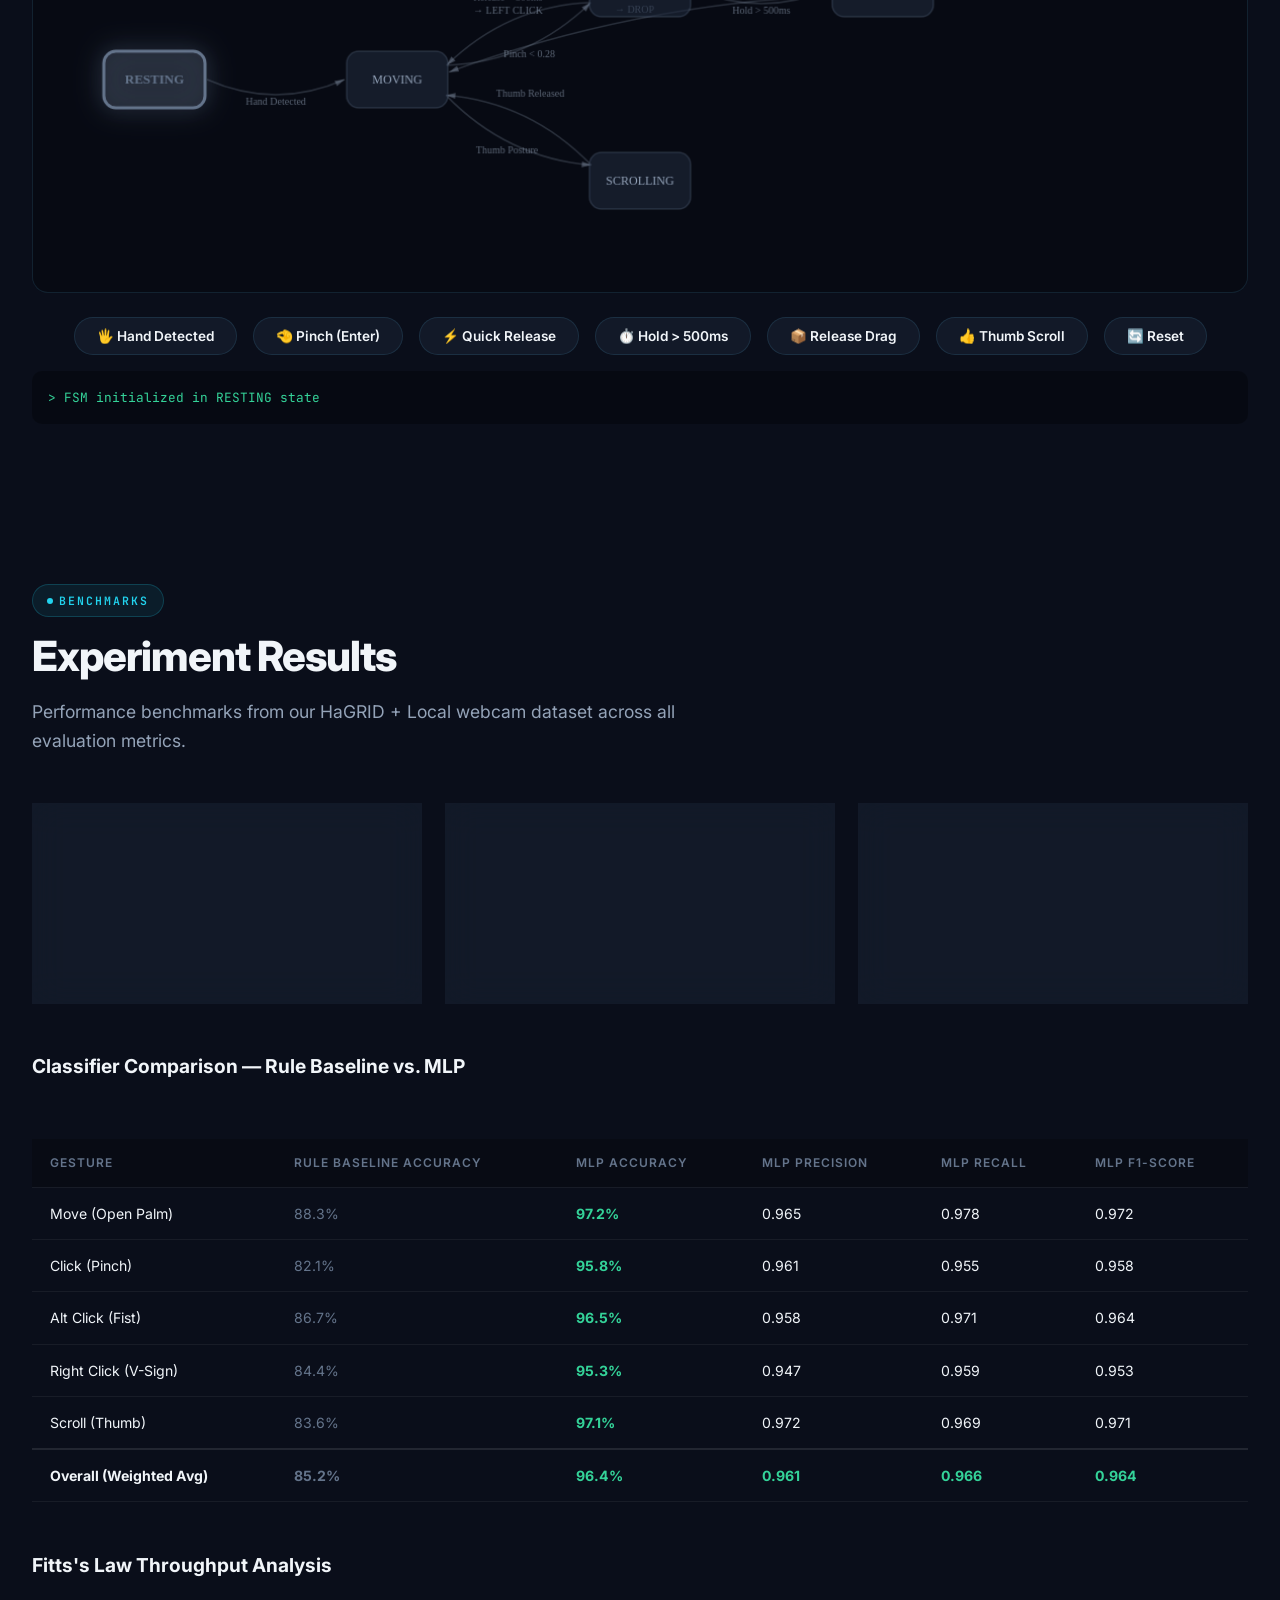
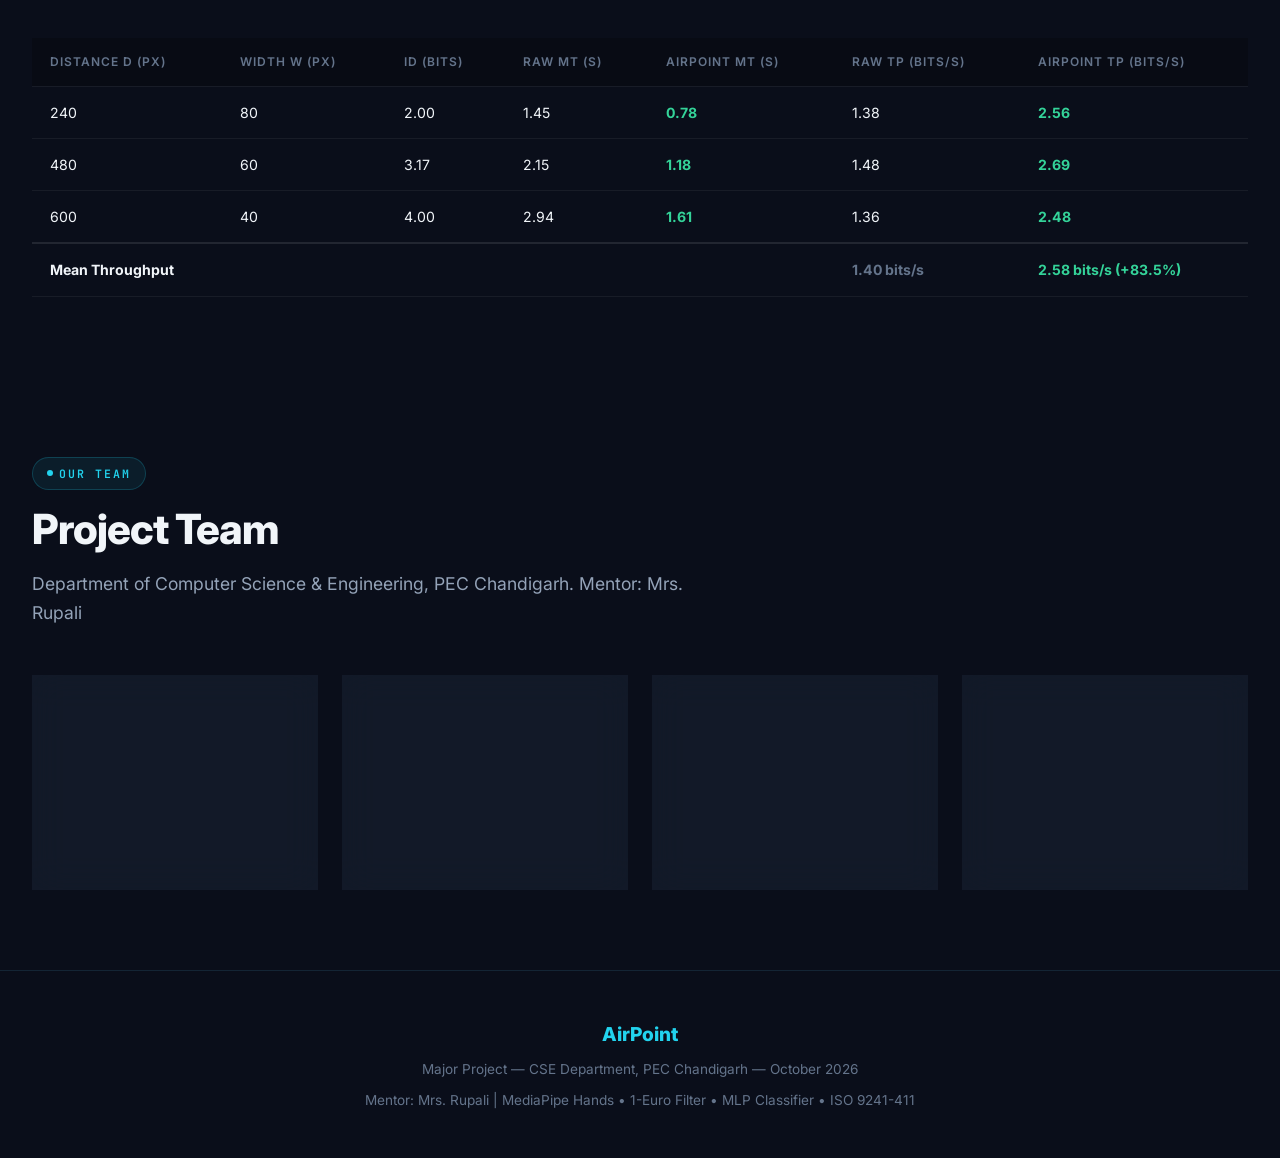
==== commit e5c59afa: "dashboard: architecture section — pose classifier, vote smoother, learning loop" ====
--- a/index.html
+++ b/index.html
@@ -174,7 +174,7 @@
             flex: 0 0 auto; text-align: center; padding: 1.5rem 1.2rem;
             background: var(--bg-glass); backdrop-filter: blur(12px);
             border: 1px solid var(--border-glass); border-radius: var(--radius);
-            min-width: 160px;
+            min-width: 160px; max-width: 210px;
             transition: all 0.3s;
         }
         .pipeline-step:hover { border-color: rgba(34,211,238,0.35); transform: translateY(-6px); box-shadow: var(--glow-cyan); }
@@ -352,13 +352,13 @@
     <div class="fade-in">
         <div class="section-badge">System Architecture</div>
         <h2 class="section-title">End-to-End Pipeline</h2>
-        <p class="section-subtitle">From webcam frame to OS mouse event in under 12ms on CPU.</p>
+        <p class="section-subtitle">From webcam frame to OS mouse event at ~30 FPS on a laptop CPU — no GPU, no video leaves the machine. Two brains, one switch: a trained MLP reads the hand shape; a state machine turns shapes over time into actions.</p>
     </div>
     <div class="pipeline-flow fade-in">
         <div class="pipeline-step">
             <div class="icon">📸</div>
             <div class="step-title">Webcam Feed</div>
-            <div class="step-desc">30 FPS RGB frames via OpenCV</div>
+            <div class="step-desc">30 FPS frames via OpenCV, mirrored</div>
         </div>
         <div class="pipeline-arrow">→</div>
         <div class="pipeline-step">
@@ -370,25 +370,60 @@
         <div class="pipeline-step">
             <div class="icon">📐</div>
             <div class="step-title">Normalization</div>
-            <div class="step-desc">63-D wrist-centered, palm-scaled</div>
+            <div class="step-desc">63-D: wrist at origin, palm length = 1 — same hand near or far</div>
         </div>
         <div class="pipeline-arrow">→</div>
         <div class="pipeline-step">
             <div class="icon">🧠</div>
-            <div class="step-title">MLP Classifier</div>
-            <div class="step-desc">63→128→64→5 gestures</div>
+            <div class="step-title">Pose Classifier</div>
+            <div class="step-desc">MLP 63→128→64→6 poses, 0.1 ms. Rule baseline kept as live fallback (<code>k</code>)</div>
+        </div>
+        <div class="pipeline-arrow">→</div>
+        <div class="pipeline-step">
+            <div class="icon">🗳️</div>
+            <div class="step-title">Vote Smoother</div>
+            <div class="step-desc">Majority of last 5 frames, confidence ≥ 0.75 — one bad frame never clicks</div>
         </div>
         <div class="pipeline-arrow">→</div>
         <div class="pipeline-step">
             <div class="icon">🎯</div>
             <div class="step-title">1€ Filter + FSM</div>
-            <div class="step-desc">Smooth cursor + state logic</div>
+            <div class="step-desc">Tremor-free cursor; pose + time → click, drag, right-click, scroll</div>
         </div>
         <div class="pipeline-arrow">→</div>
         <div class="pipeline-step">
             <div class="icon">🖱️</div>
             <div class="step-title">OS Mouse Event</div>
-            <div class="step-desc">Move, Click, Drag, Scroll</div>
+            <div class="step-desc">PyAutoGUI — any app, any OS</div>
+        </div>
+    </div>
+    <div class="fade-in" style="margin-top:2.5rem;">
+        <div class="section-badge">Learning Loop</div>
+        <p class="section-subtitle">The classifier is trained on real hands, not hand-written thresholds. Recording a new person takes 80 seconds; retraining takes two.</p>
+    </div>
+    <div class="pipeline-flow fade-in">
+        <div class="pipeline-step">
+            <div class="icon">⏺️</div>
+            <div class="step-title">Record</div>
+            <div class="step-desc">6 poses × 10 s per person. A capture guard rejects frames that contradict the label</div>
+        </div>
+        <div class="pipeline-arrow">→</div>
+        <div class="pipeline-step">
+            <div class="icon">📊</div>
+            <div class="step-title">Dataset</div>
+            <div class="step-desc">Raw landmark CSV per person; normalized at train and inference time</div>
+        </div>
+        <div class="pipeline-arrow">→</div>
+        <div class="pipeline-step">
+            <div class="icon">🏋️</div>
+            <div class="step-title">Train</div>
+            <div class="step-desc">±34° tilt + noise augmentation; accuracy reported leave-one-user-out — on hands never seen</div>
+        </div>
+        <div class="pipeline-arrow">→</div>
+        <div class="pipeline-step">
+            <div class="icon">🚀</div>
+            <div class="step-title">Live</div>
+            <div class="step-desc">Model file loads into the demo; <code>k</code> flips rules ↔ MLP on stage</div>
         </div>
     </div>
 </section>
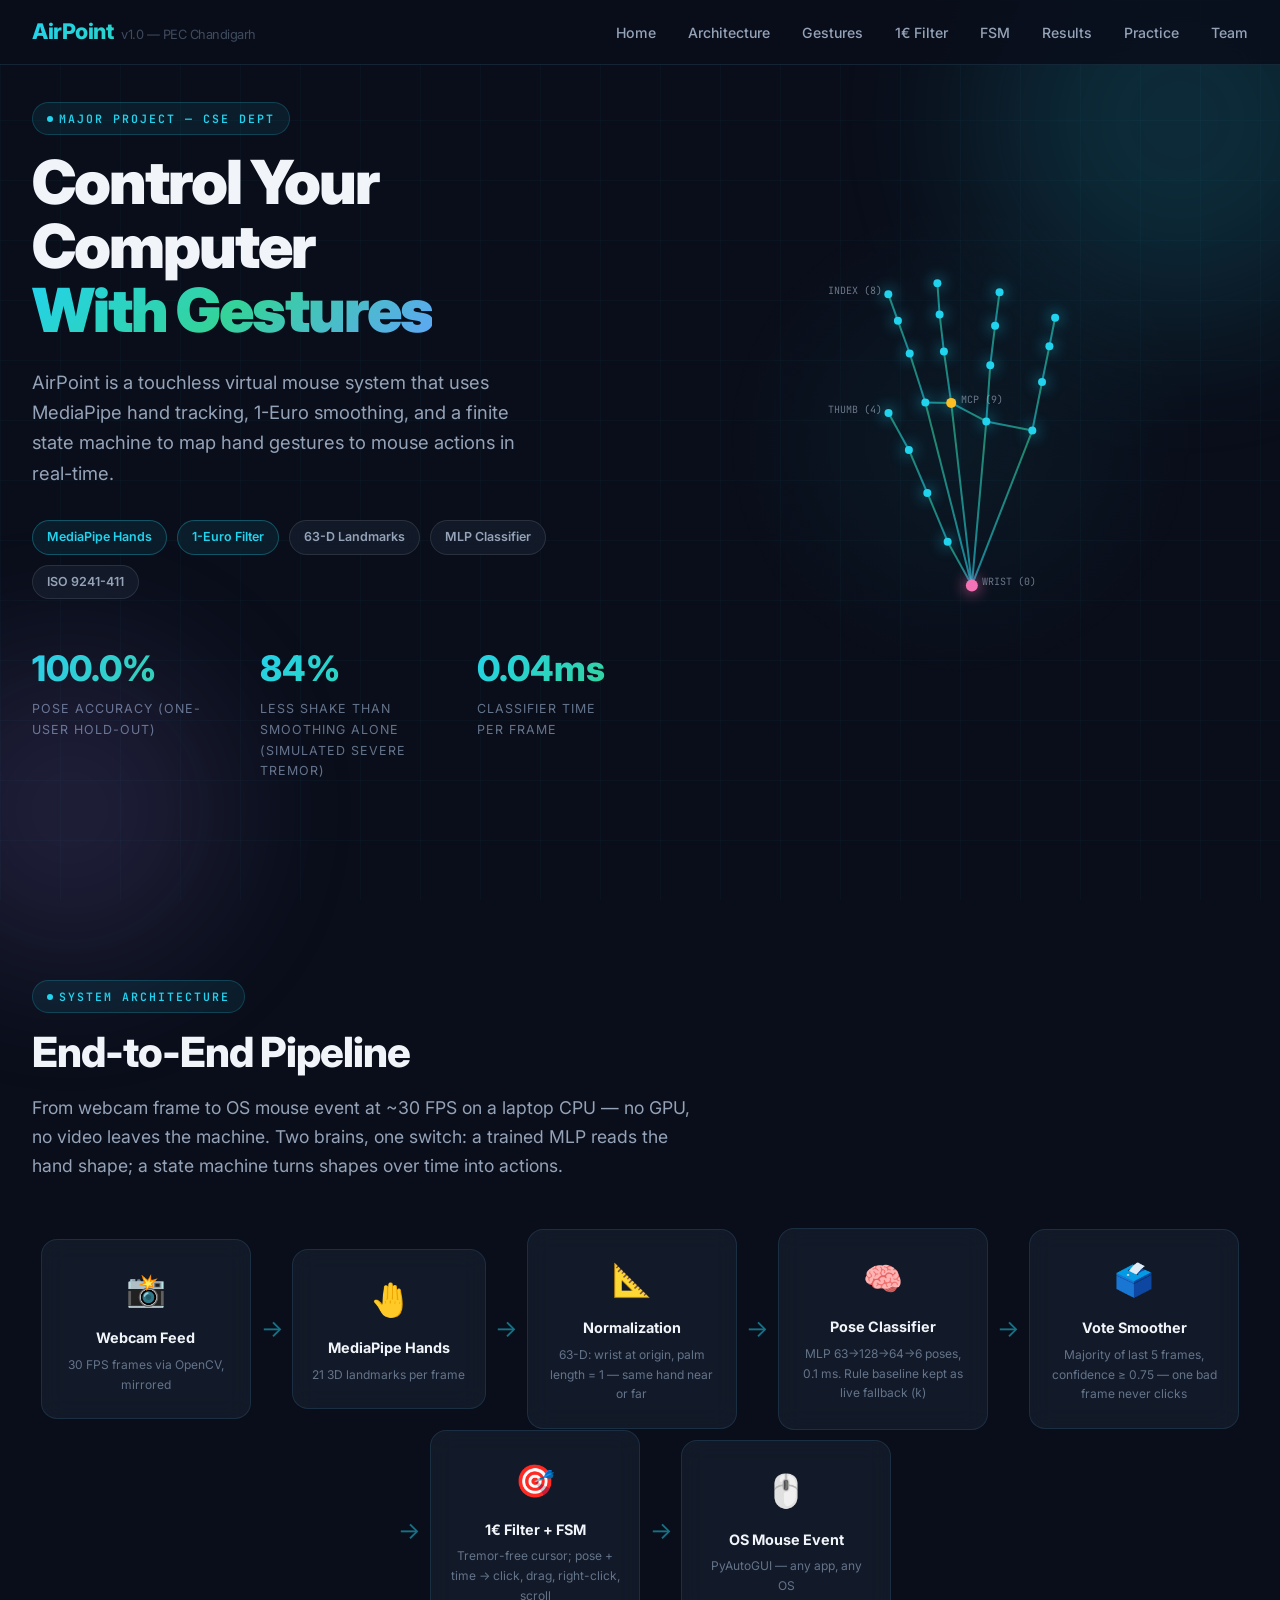
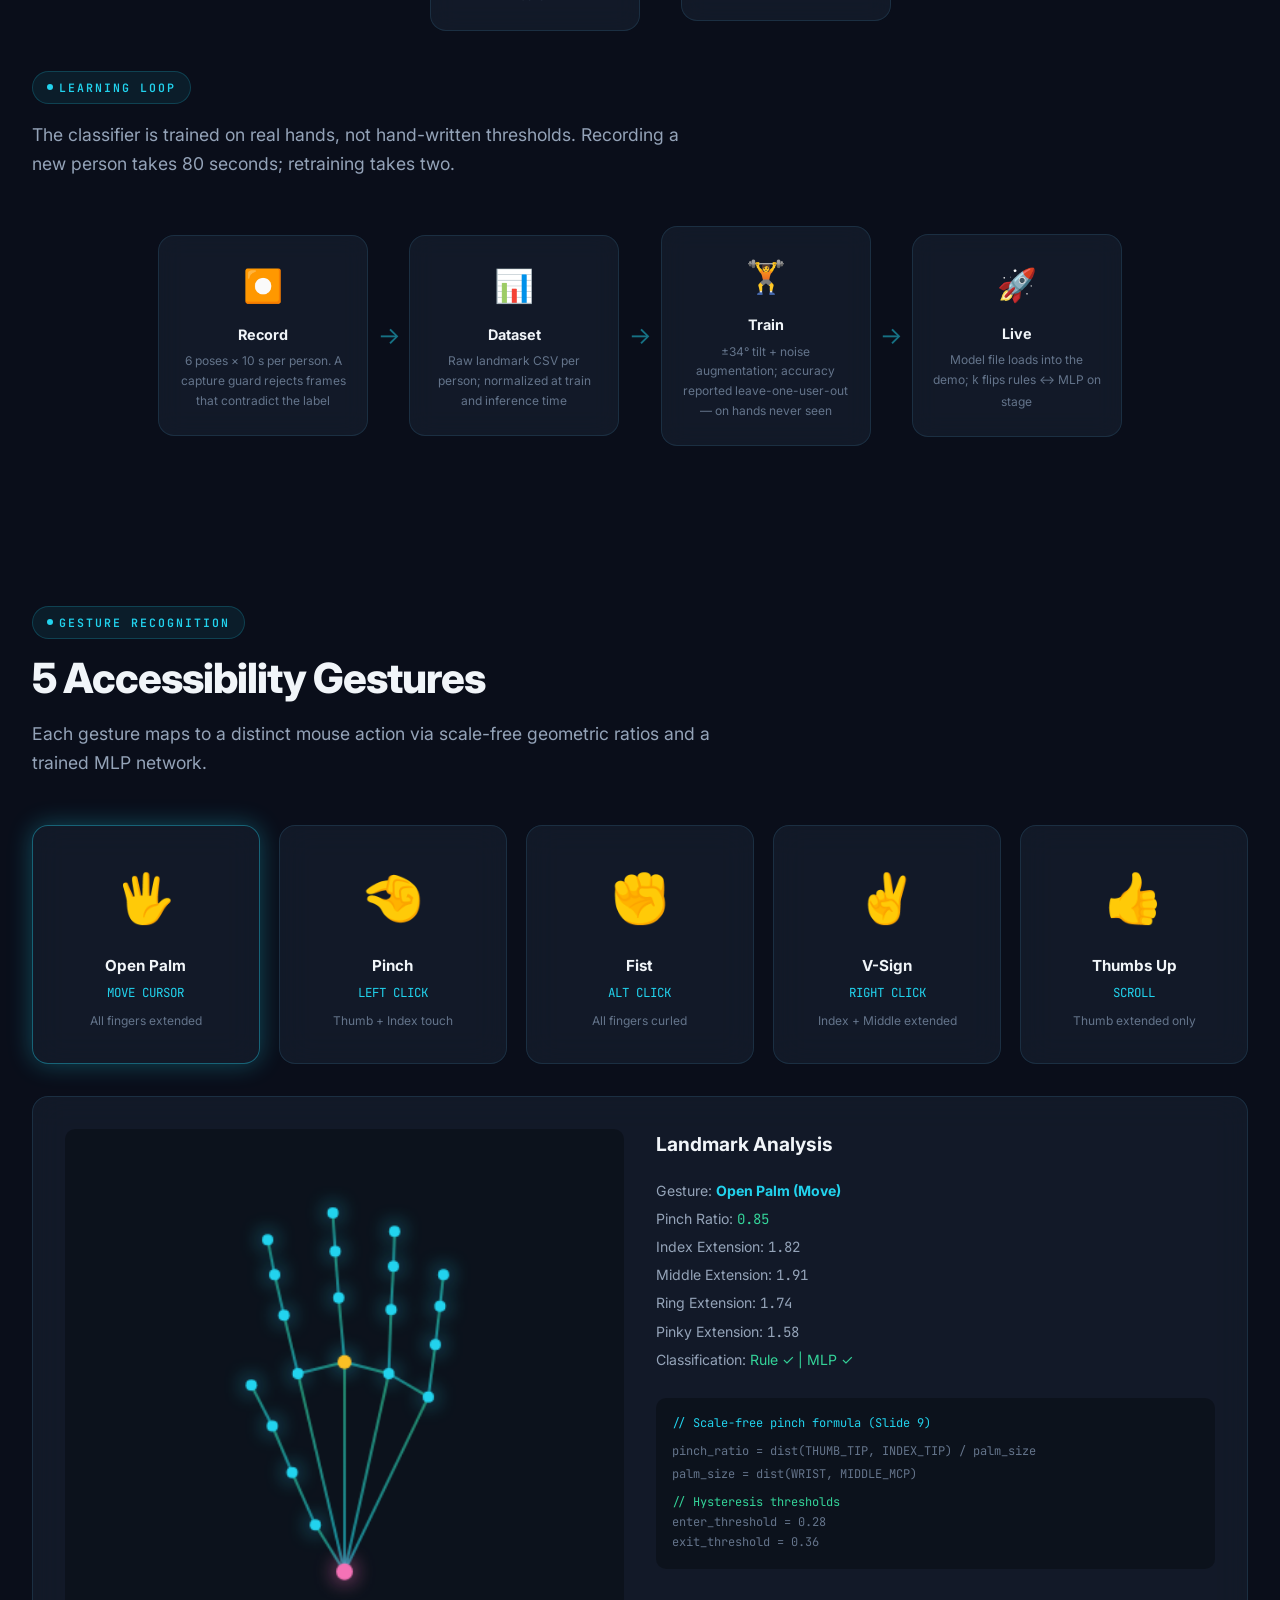
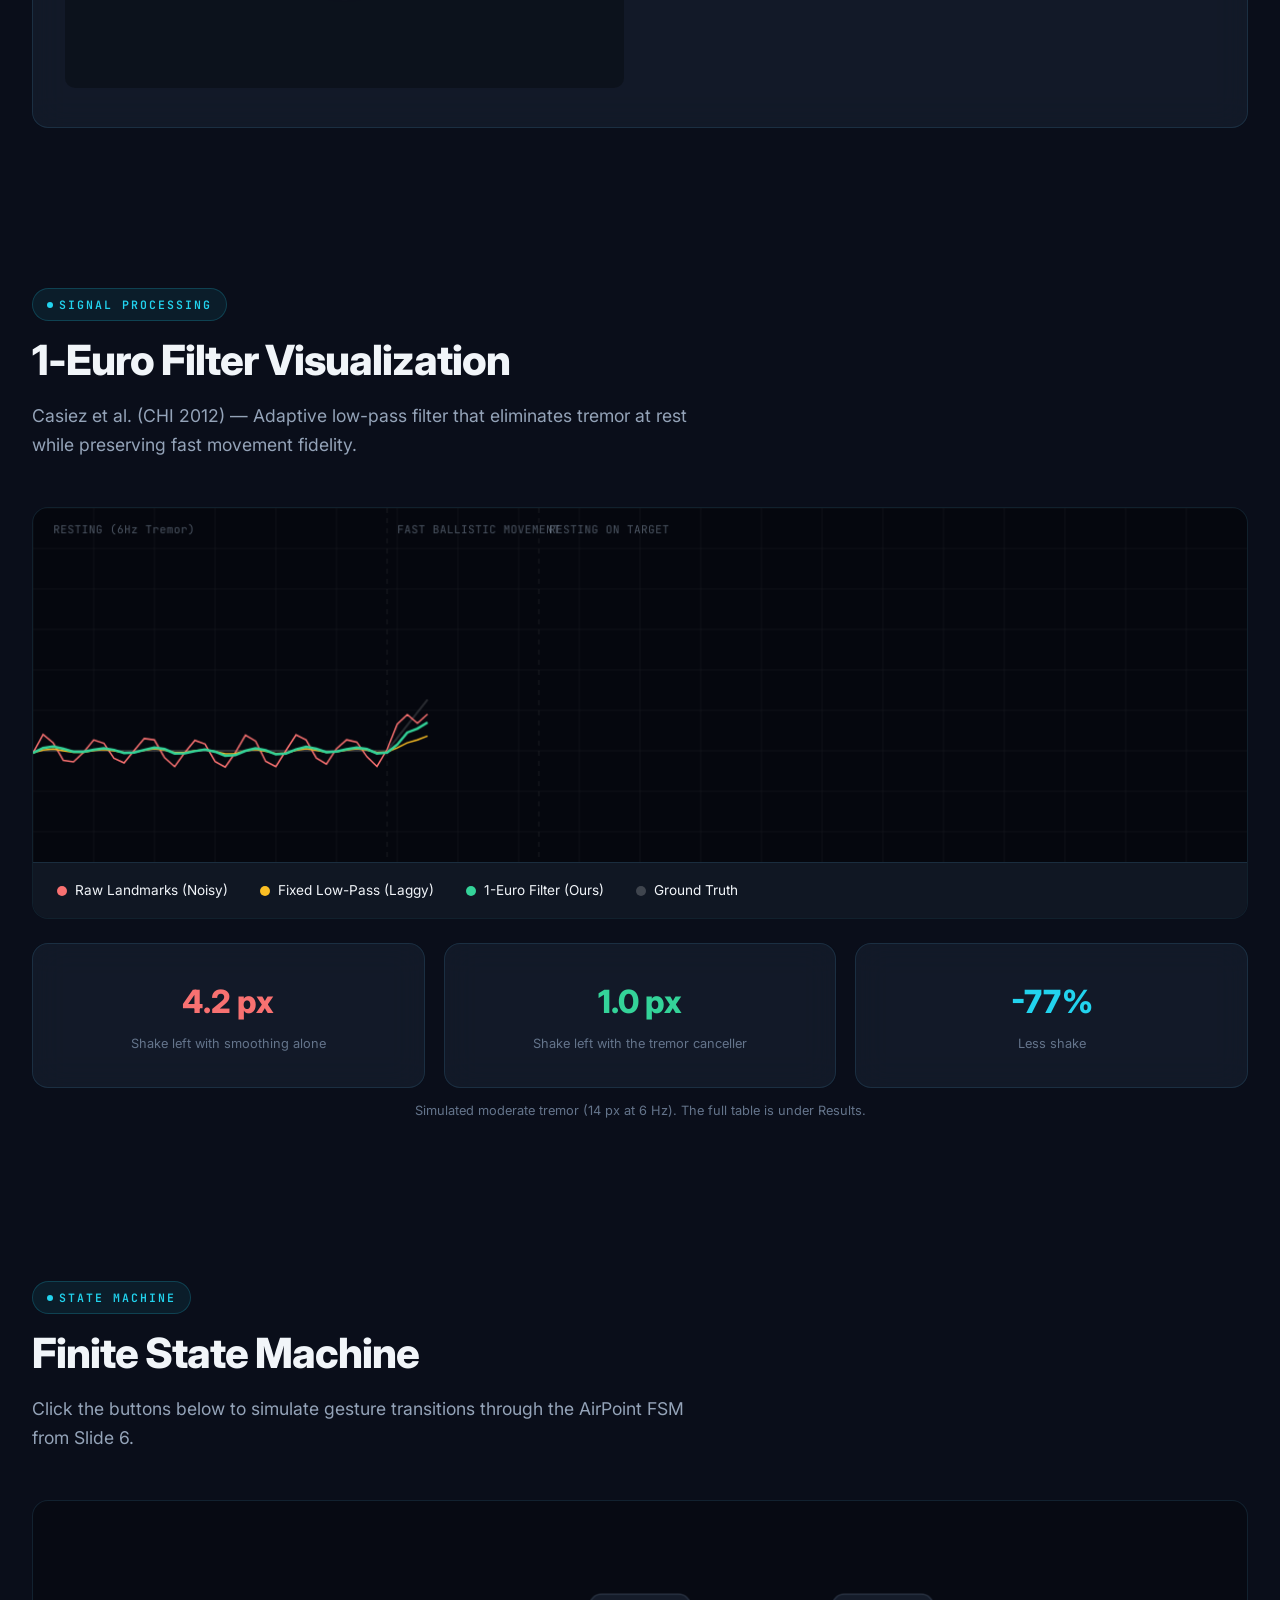
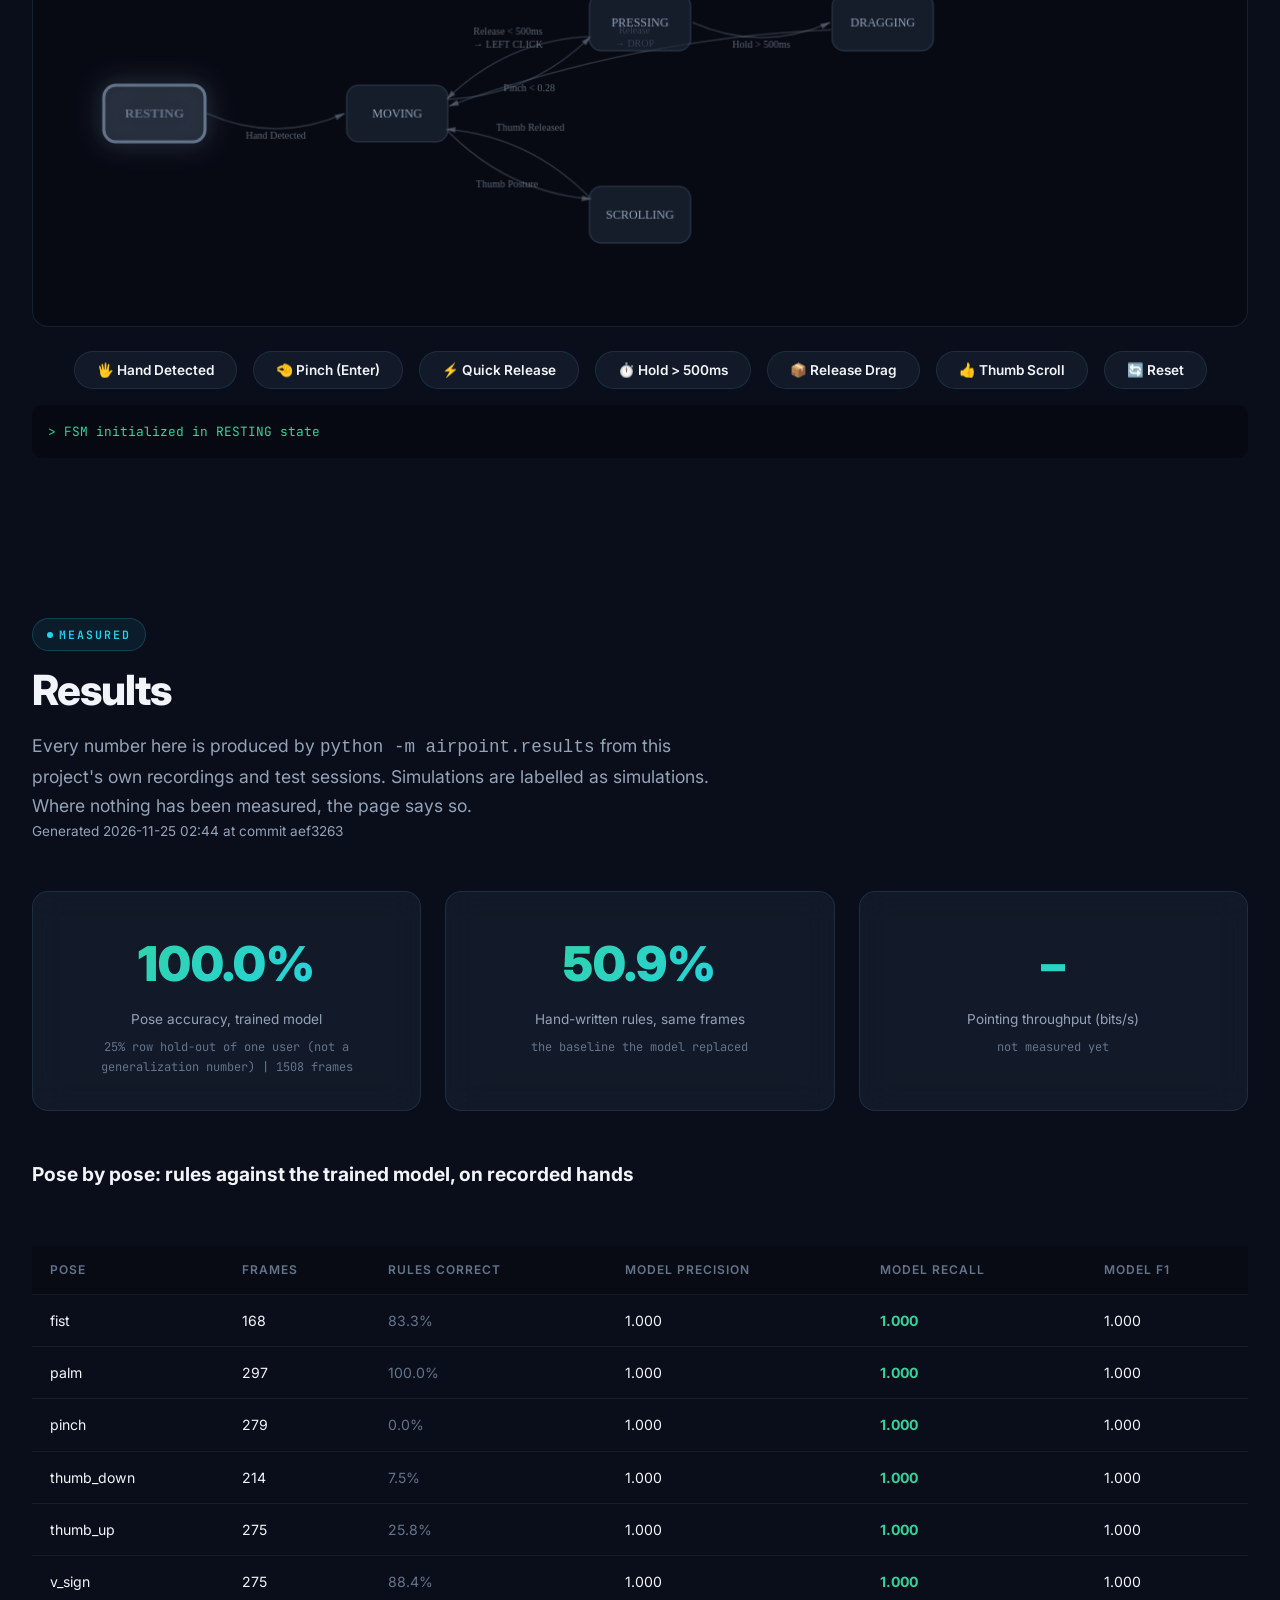
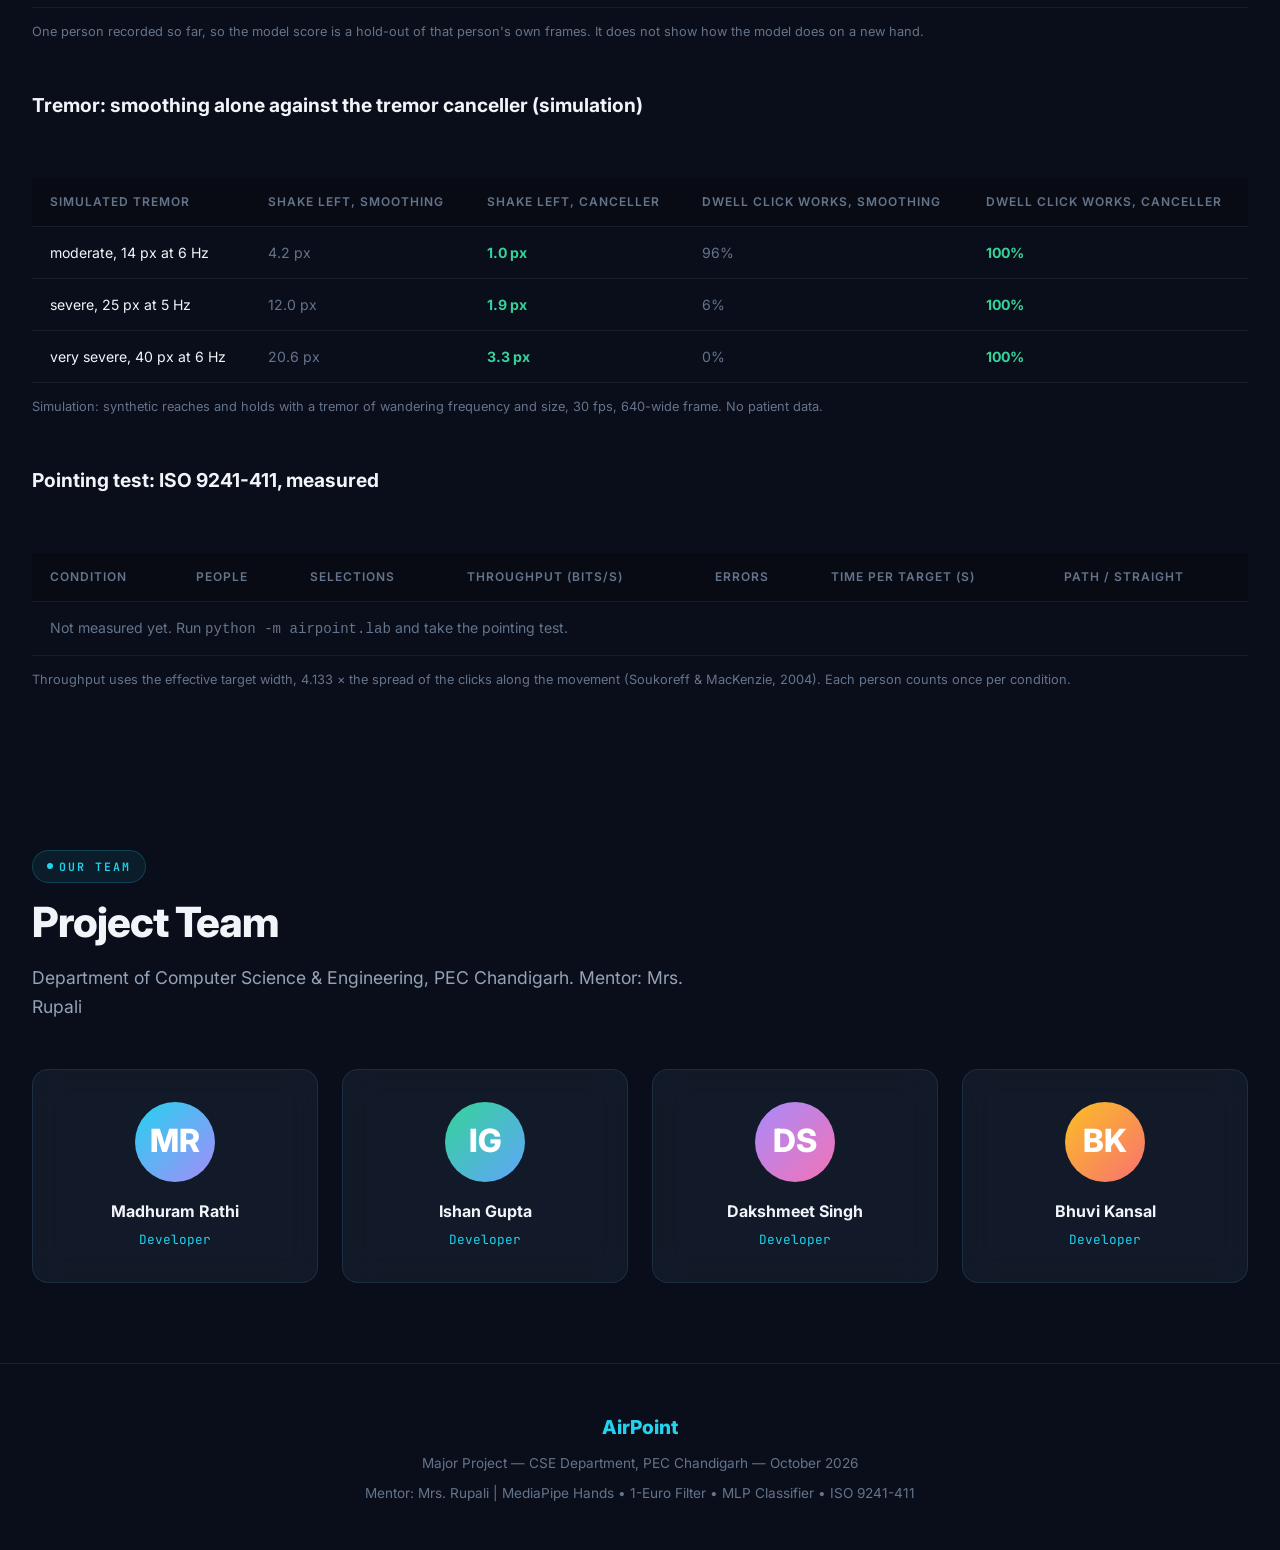
==== commit dd7e6b54: "feat(dashboard): every number from results.js, none invented; midterm benchmark kept under legacy/; " ====
--- a/index.html
+++ b/index.html
@@ -312,6 +312,7 @@
             <li><a href="#filter">1€ Filter</a></li>
             <li><a href="#fsm">FSM</a></li>
             <li><a href="#results">Results</a></li>
+            <li><a href="lab/index.html">Practice</a></li>
             <li><a href="#team">Team</a></li>
         </ul>
     </div>
@@ -334,9 +335,9 @@
                 <span class="hero-badge">ISO 9241-411</span>
             </div>
             <div class="hero-stats">
-                <div class="hero-stat"><div class="num" id="stat-acc">0%</div><div class="label">MLP Accuracy</div></div>
-                <div class="hero-stat"><div class="num" id="stat-jitter">0%</div><div class="label">Jitter Reduction</div></div>
-                <div class="hero-stat"><div class="num" id="stat-latency">0ms</div><div class="label">Inference Latency</div></div>
+                <div class="hero-stat"><div class="num" id="stat-acc">–</div><div class="label" id="stat-acc-label">Pose accuracy</div></div>
+                <div class="hero-stat"><div class="num" id="stat-jitter">–</div><div class="label">Less shake than smoothing alone<br>(simulated severe tremor)</div></div>
+                <div class="hero-stat"><div class="num" id="stat-latency">–</div><div class="label">Classifier time per frame</div></div>
             </div>
         </div>
         <div class="hero-visual">
@@ -515,18 +516,19 @@
         </div>
         <div style="display:grid; grid-template-columns:1fr 1fr 1fr; gap:1.2rem; margin-top:1.5rem;">
             <div class="glass-card" style="text-align:center;">
-                <div style="font-size:2rem; font-weight:800; color:var(--accent-red);" id="res-raw-jitter">±9.05px</div>
-                <div style="font-size:0.8rem; color:var(--text-muted); margin-top:0.3rem;">Raw Jitter at Rest</div>
+                <div style="font-size:2rem; font-weight:800; color:var(--accent-red);" id="res-shake-smooth">–</div>
+                <div style="font-size:0.8rem; color:var(--text-muted); margin-top:0.3rem;">Shake left with smoothing alone</div>
             </div>
             <div class="glass-card" style="text-align:center;">
-                <div style="font-size:2rem; font-weight:800; color:var(--accent-green);" id="res-euro-jitter">±2.16px</div>
-                <div style="font-size:0.8rem; color:var(--text-muted); margin-top:0.3rem;">1-Euro Filtered Jitter</div>
+                <div style="font-size:2rem; font-weight:800; color:var(--accent-green);" id="res-shake-full">–</div>
+                <div style="font-size:0.8rem; color:var(--text-muted); margin-top:0.3rem;">Shake left with the tremor canceller</div>
             </div>
             <div class="glass-card" style="text-align:center;">
-                <div style="font-size:2rem; font-weight:800; color:var(--accent-cyan);" id="res-jitter-red">-76.2%</div>
-                <div style="font-size:0.8rem; color:var(--text-muted); margin-top:0.3rem;">Jitter Reduction</div>
+                <div style="font-size:2rem; font-weight:800; color:var(--accent-cyan);" id="res-shake-less">–</div>
+                <div style="font-size:0.8rem; color:var(--text-muted); margin-top:0.3rem;">Less shake</div>
             </div>
         </div>
+        <p style="font-size:0.8rem; color:var(--text-muted); margin-top:0.8rem; text-align:center;">Simulated moderate tremor (14 px at 6 Hz). The full table is under Results.</p>
     </div>
 </section>
 
@@ -557,123 +559,63 @@
 <!-- ===== RESULTS ===== -->
 <section id="results">
     <div class="fade-in">
-        <div class="section-badge">Benchmarks</div>
-        <h2 class="section-title">Experiment Results</h2>
-        <p class="section-subtitle">Performance benchmarks from our HaGRID + Local webcam dataset across all evaluation metrics.</p>
+        <div class="section-badge">Measured</div>
+        <h2 class="section-title">Results</h2>
+        <p class="section-subtitle">Every number here is produced by <code>python -m airpoint.results</code> from this project's own recordings and test sessions. Simulations are labelled as simulations. Where nothing has been measured, the page says so.</p>
+        <p class="section-subtitle" id="res-stamp" style="font-size:0.85rem;"></p>
+    </div>
+    <div class="glass-card fade-in" id="res-missing" style="display:none; margin-top:2rem; border-color:rgba(248,113,113,0.5);">
+        <strong>results.js was not found.</strong> Run <code>venv/bin/python -m airpoint.results</code> in the project folder and reload.
     </div>
     <div class="results-grid fade-in">
         <div class="result-card glass-card">
-            <div class="result-value" id="res-mlp-acc">99.9%</div>
-            <div class="result-label">MLP Classifier Accuracy</div>
-            <div class="result-sub" id="res-mlp-sub">63→128→64→5 | Held-out hands | Rules: 85.8%</div>
+            <div class="result-value" id="res-mlp-acc">–</div>
+            <div class="result-label">Pose accuracy, trained model</div>
+            <div class="result-sub" id="res-mlp-sub">not measured yet</div>
         </div>
         <div class="result-card glass-card">
-            <div class="result-value" id="res-tp">2.58</div>
-            <div class="result-label">Fitts's Law Throughput (bits/s)</div>
-            <div class="result-sub" id="res-tp-sub">ISO 9241-411 | +83.5% vs Raw</div>
+            <div class="result-value" id="res-rule-acc">–</div>
+            <div class="result-label">Hand-written rules, same frames</div>
+            <div class="result-sub">the baseline the model replaced</div>
         </div>
         <div class="result-card glass-card">
-            <div class="result-value" id="res-latency">&lt;1ms</div>
-            <div class="result-label">CPU Inference Latency</div>
-            <div class="result-sub">Per-frame | No GPU Required</div>
+            <div class="result-value" id="res-tp">–</div>
+            <div class="result-label">Pointing throughput (bits/s)</div>
+            <div class="result-sub" id="res-tp-sub">not measured yet</div>
         </div>
     </div>
 
     <div class="fade-in" style="margin-top:3rem;">
-        <h3 style="font-size:1.2rem; margin-bottom:1rem;">Classifier Comparison — Rule Baseline vs. MLP</h3>
+        <h3 style="font-size:1.2rem; margin-bottom:1rem;">Pose by pose: rules against the trained model, on recorded hands</h3>
         <div style="overflow-x:auto;">
             <table class="comparison-table">
-                <thead>
-                    <tr>
-                        <th>Gesture</th>
-                        <th>Rule Baseline Accuracy</th>
-                        <th>MLP Accuracy</th>
-                        <th>MLP Precision</th>
-                        <th>MLP Recall</th>
-                        <th>MLP F1-Score</th>
-                    </tr>
-                </thead>
-                <tbody id="res-class-body">
-                    <tr>
-                        <td>Move (Open Palm)</td>
-                        <td class="dimmed">88.3%</td>
-                        <td class="highlight">97.2%</td>
-                        <td>0.965</td>
-                        <td>0.978</td>
-                        <td>0.972</td>
-                    </tr>
-                    <tr>
-                        <td>Click (Pinch)</td>
-                        <td class="dimmed">82.1%</td>
-                        <td class="highlight">95.8%</td>
-                        <td>0.961</td>
-                        <td>0.955</td>
-                        <td>0.958</td>
-                    </tr>
-                    <tr>
-                        <td>Alt Click (Fist)</td>
-                        <td class="dimmed">86.7%</td>
-                        <td class="highlight">96.5%</td>
-                        <td>0.958</td>
-                        <td>0.971</td>
-                        <td>0.964</td>
-                    </tr>
-                    <tr>
-                        <td>Right Click (V-Sign)</td>
-                        <td class="dimmed">84.4%</td>
-                        <td class="highlight">95.3%</td>
-                        <td>0.947</td>
-                        <td>0.959</td>
-                        <td>0.953</td>
-                    </tr>
-                    <tr>
-                        <td>Scroll (Thumb)</td>
-                        <td class="dimmed">83.6%</td>
-                        <td class="highlight">97.1%</td>
-                        <td>0.972</td>
-                        <td>0.969</td>
-                        <td>0.971</td>
-                    </tr>
-                    <tr style="font-weight:700; border-top:2px solid rgba(255,255,255,0.1);">
-                        <td>Overall (Weighted Avg)</td>
-                        <td class="dimmed">85.2%</td>
-                        <td class="highlight">96.4%</td>
-                        <td class="highlight">0.961</td>
-                        <td class="highlight">0.966</td>
-                        <td class="highlight">0.964</td>
-                    </tr>
-                </tbody>
+                <thead><tr><th>Pose</th><th>Frames</th><th>Rules correct</th><th>Model precision</th><th>Model recall</th><th>Model F1</th></tr></thead>
+                <tbody id="res-class-body"><tr><td colspan="6" class="dimmed">Not measured yet.</td></tr></tbody>
             </table>
         </div>
+        <p style="font-size:0.8rem; color:var(--text-muted); margin-top:0.8rem;" id="res-class-note"></p>
     </div>
 
     <div class="fade-in" style="margin-top:3rem;">
-        <h3 style="font-size:1.2rem; margin-bottom:1rem;">Fitts's Law Throughput Analysis</h3>
+        <h3 style="font-size:1.2rem; margin-bottom:1rem;">Tremor: smoothing alone against the tremor canceller (simulation)</h3>
         <div style="overflow-x:auto;">
             <table class="comparison-table">
-                <thead>
-                    <tr>
-                        <th>Distance D (px)</th>
-                        <th>Width W (px)</th>
-                        <th>ID (bits)</th>
-                        <th>Raw MT (s)</th>
-                        <th>AirPoint MT (s)</th>
-                        <th>Raw TP (bits/s)</th>
-                        <th>AirPoint TP (bits/s)</th>
-                    </tr>
-                </thead>
-                <tbody id="res-fitts-body">
-                    <tr><td>240</td><td>80</td><td>2.00</td><td>1.45</td><td class="highlight">0.78</td><td>1.38</td><td class="highlight">2.56</td></tr>
-                    <tr><td>480</td><td>60</td><td>3.17</td><td>2.15</td><td class="highlight">1.18</td><td>1.48</td><td class="highlight">2.69</td></tr>
-                    <tr><td>600</td><td>40</td><td>4.00</td><td>2.94</td><td class="highlight">1.61</td><td>1.36</td><td class="highlight">2.48</td></tr>
-                    <tr style="font-weight:700; border-top:2px solid rgba(255,255,255,0.1);">
-                        <td colspan="5">Mean Throughput</td>
-                        <td class="dimmed">1.40 bits/s</td>
-                        <td class="highlight">2.58 bits/s (+83.5%)</td>
-                    </tr>
-                </tbody>
+                <thead><tr><th>Simulated tremor</th><th>Shake left, smoothing</th><th>Shake left, canceller</th><th>Dwell click works, smoothing</th><th>Dwell click works, canceller</th></tr></thead>
+                <tbody id="res-tremor-body"><tr><td colspan="5" class="dimmed">Not computed yet.</td></tr></tbody>
             </table>
         </div>
+        <p style="font-size:0.8rem; color:var(--text-muted); margin-top:0.8rem;" id="res-tremor-note"></p>
+    </div>
+
+    <div class="fade-in" style="margin-top:3rem;">
+        <h3 style="font-size:1.2rem; margin-bottom:1rem;">Pointing test: ISO 9241-411, measured</h3>
+        <div style="overflow-x:auto;">
+            <table class="comparison-table">
+                <thead><tr><th>Condition</th><th>People</th><th>Selections</th><th>Throughput (bits/s)</th><th>Errors</th><th>Time per target (s)</th><th>Path / straight</th></tr></thead>
+                <tbody id="res-point-body"><tr><td colspan="7" class="dimmed">Not measured yet. Run <code>python -m airpoint.lab</code> and take the pointing test.</td></tr></tbody>
+            </table>
+        </div>
+        <p style="font-size:0.8rem; color:var(--text-muted); margin-top:0.8rem;">Throughput uses the effective target width, 4.133 × the spread of the clicks along the movement (Soukoreff &amp; MacKenzie, 2004). Each person counts once per condition.</p>
     </div>
 </section>
 
@@ -722,42 +664,55 @@
 // 0. LIVE EXPERIMENT RESULTS (written by the benchmark suite)
 // ============================================================
 const R = window.AIRPOINT_RESULTS || null;
-const HERO = { acc: 99.9, jitter: 76.2, latency: 0.06 };
-if (R) {
+const HERO = { acc: null, jitter: null, latency: null };   // nothing is shown until results.js supplies it
+(function () {
     const set = (id, text) => { const el = document.getElementById(id); if (el) el.textContent = text; };
-    const c = R.classifier, f = R.filter, ft = R.fitts;
+    const pct = (x, d = 1) => (100 * x).toFixed(d) + '%';
+    if (!R) { document.getElementById('res-missing').style.display = 'block'; return; }
+    set('res-stamp', `Generated ${R.generated_at}` + (R.commit ? ` at commit ${R.commit}` : ''));
+
+    const c = R.classifier;
     if (c) {
-        HERO.acc = +c.mlp_acc.toFixed(1);
-        HERO.latency = +c.inference_ms.toFixed(2);
-        set('res-mlp-acc', c.mlp_acc.toFixed(1) + '%');
-        set('res-mlp-sub', `63→128→64→5 | Held-out hands | Rules: ${c.rule_acc.toFixed(1)}%`);
-        set('res-latency', c.inference_ms < 1 ? `${c.inference_ms.toFixed(2)}ms` : `${c.inference_ms.toFixed(1)}ms`);
-        const rows = c.per_class.map(g => `<tr><td>${g.name.replace(/^\d+: /, '')}</td>` +
-            `<td class="dimmed">${g.rule_acc.toFixed(1)}%</td><td class="highlight">${g.mlp_acc.toFixed(1)}%</td>` +
-            `<td>${g.precision.toFixed(3)}</td><td>${g.recall.toFixed(3)}</td><td>${g.f1.toFixed(3)}</td></tr>`);
-        rows.push(`<tr style="font-weight:700; border-top:2px solid rgba(255,255,255,0.1);"><td>Overall (Weighted Avg)</td>` +
-            `<td class="dimmed">${c.rule_acc.toFixed(1)}%</td><td class="highlight">${c.mlp_acc.toFixed(1)}%</td>` +
-            `<td class="highlight">${c.weighted.precision.toFixed(3)}</td><td class="highlight">${c.weighted.recall.toFixed(3)}</td>` +
-            `<td class="highlight">${c.weighted.f1.toFixed(3)}</td></tr>`);
-        document.getElementById('res-class-body').innerHTML = rows.join('');
-    }
-    if (f) {
-        HERO.jitter = +f.jitter_reduction_pct.toFixed(1);
-        set('res-raw-jitter', `±${f.raw_jitter_px.toFixed(2)}px`);
-        set('res-euro-jitter', `±${f.euro_jitter_px.toFixed(2)}px`);
-        set('res-jitter-red', `-${f.jitter_reduction_pct.toFixed(1)}%`);
-    }
-    if (ft) {
-        set('res-tp', ft.tp_airpoint.toFixed(2));
-        set('res-tp-sub', `ISO 9241-411 | +${ft.tp_gain_pct.toFixed(1)}% vs Raw`);
-        const rows = ft.trials.map(t => `<tr><td>${t.D}</td><td>${t.W}</td><td>${t.ID.toFixed(2)}</td>` +
-            `<td>${t.mt_raw.toFixed(2)}</td><td class="highlight">${t.mt_airpoint.toFixed(2)}</td>` +
-            `<td>${t.tp_raw.toFixed(2)}</td><td class="highlight">${t.tp_airpoint.toFixed(2)}</td></tr>`);
-        rows.push(`<tr style="font-weight:700; border-top:2px solid rgba(255,255,255,0.1);"><td colspan="5">Mean Throughput</td>` +
-            `<td class="dimmed">${ft.tp_raw.toFixed(2)} bits/s</td><td class="highlight">${ft.tp_airpoint.toFixed(2)} bits/s (+${ft.tp_gain_pct.toFixed(1)}%)</td></tr>`);
-        document.getElementById('res-fitts-body').innerHTML = rows.join('');
-    }
-}
+        HERO.acc = +(100 * c.accuracy).toFixed(1);
+        set('stat-acc-label', c.generalizes ? 'Pose accuracy on hands it never saw' : 'Pose accuracy (one-user hold-out)');
+        set('res-mlp-acc', pct(c.accuracy));
+        set('res-mlp-sub', `${c.method} | ${c.trained_rows} frames`);
+        set('res-rule-acc', pct(c.rule_acc));
+        document.getElementById('res-class-body').innerHTML = c.per_pose.map(p =>
+            `<tr><td>${p.pose}</td><td>${p.rows}</td><td class="dimmed">${p.rule_acc === null ? '–' : pct(p.rule_acc)}</td>` +
+            `<td>${p.precision.toFixed(3)}</td><td class="highlight">${p.recall.toFixed(3)}</td><td>${p.f1.toFixed(3)}</td></tr>`).join('');
+        set('res-class-note', (c.generalizes ? '' : 'One person recorded so far, so the model score is a hold-out of that person\'s own frames. It does not show how the model does on a new hand. ') +
+            (c.stale ? 'The recordings have changed since the model was trained; retrain to refresh these numbers.' : ''));
+    }
+    if (R.latency) HERO.latency = +R.latency.classifier_ms.toFixed(2);
+
+    const t = R.tremor;
+    if (t) {
+        document.getElementById('res-tremor-body').innerHTML = t.levels.map(l =>
+            `<tr><td>${l.name}, ${l.amp_px} px at ${l.hz} Hz</td><td class="dimmed">${l.smooth.shake_px.toFixed(1)} px</td>` +
+            `<td class="highlight">${l.full.shake_px.toFixed(1)} px</td><td class="dimmed">${pct(l.smooth.dwell_ok, 0)}</td>` +
+            `<td class="highlight">${pct(l.full.dwell_ok, 0)}</td></tr>`).join('');
+        set('res-tremor-note', t.note);
+        const mod = t.levels.find(l => l.name === 'moderate'), sev = t.levels.find(l => l.name === 'severe');
+        if (mod) {
+            set('res-shake-smooth', mod.smooth.shake_px.toFixed(1) + ' px');
+            set('res-shake-full', mod.full.shake_px.toFixed(1) + ' px');
+            set('res-shake-less', '-' + pct(1 - mod.full.shake_px / mod.smooth.shake_px, 0));
+        }
+        if (sev) HERO.jitter = +(100 * (1 - sev.full.shake_px / sev.smooth.shake_px)).toFixed(0);
+    }
+
+    const p = R.pointing;
+    if (p && p.conditions.length) {
+        document.getElementById('res-point-body').innerHTML = p.conditions.map(r =>
+            `<tr><td>${r.condition.replace(/[&<>]/g, ch => ({'&': '&amp;', '<': '&lt;', '>': '&gt;'}[ch]))}</td><td>${r.participants}</td><td>${r.trials}</td>` +
+            `<td class="highlight">${r.tp.toFixed(2)}${r.tp_sd === null ? '' : ' ± ' + r.tp_sd.toFixed(2)}</td>` +
+            `<td>${pct(r.error_rate, 0)}</td><td>${r.mt.toFixed(2)}</td><td>${r.path_ratio.toFixed(2)}</td></tr>`).join('');
+        const air = p.conditions.filter(r => r.condition.startsWith('airpoint')).sort((x, y) => y.tp - x.tp)[0];
+        if (air) { set('res-tp', air.tp.toFixed(2)); set('res-tp-sub', `${air.condition} | ${air.participants} ${air.participants === 1 ? 'person' : 'people'}`); }
+        else set('res-tp-sub', 'no AirPoint session yet');
+    }
+})();
 </script>
 <script>
 // ============================================================
@@ -1230,9 +1185,9 @@
 // Trigger counters when hero is visible
 const heroObserver = new IntersectionObserver((entries) => {
     if (entries[0].isIntersecting) {
-        animateCounter(document.getElementById('stat-acc'), HERO.acc, '%');
-        animateCounter(document.getElementById('stat-jitter'), HERO.jitter, '%');
-        animateCounter(document.getElementById('stat-latency'), HERO.latency, 'ms', 2000, 2);
+        if (HERO.acc !== null) animateCounter(document.getElementById('stat-acc'), HERO.acc, '%', 2000, 1);
+        if (HERO.jitter !== null) animateCounter(document.getElementById('stat-jitter'), HERO.jitter, '%');
+        if (HERO.latency !== null) animateCounter(document.getElementById('stat-latency'), HERO.latency, 'ms', 2000, 2);
         heroObserver.unobserve(entries[0].target);
     }
 }, { threshold: 0.5 });
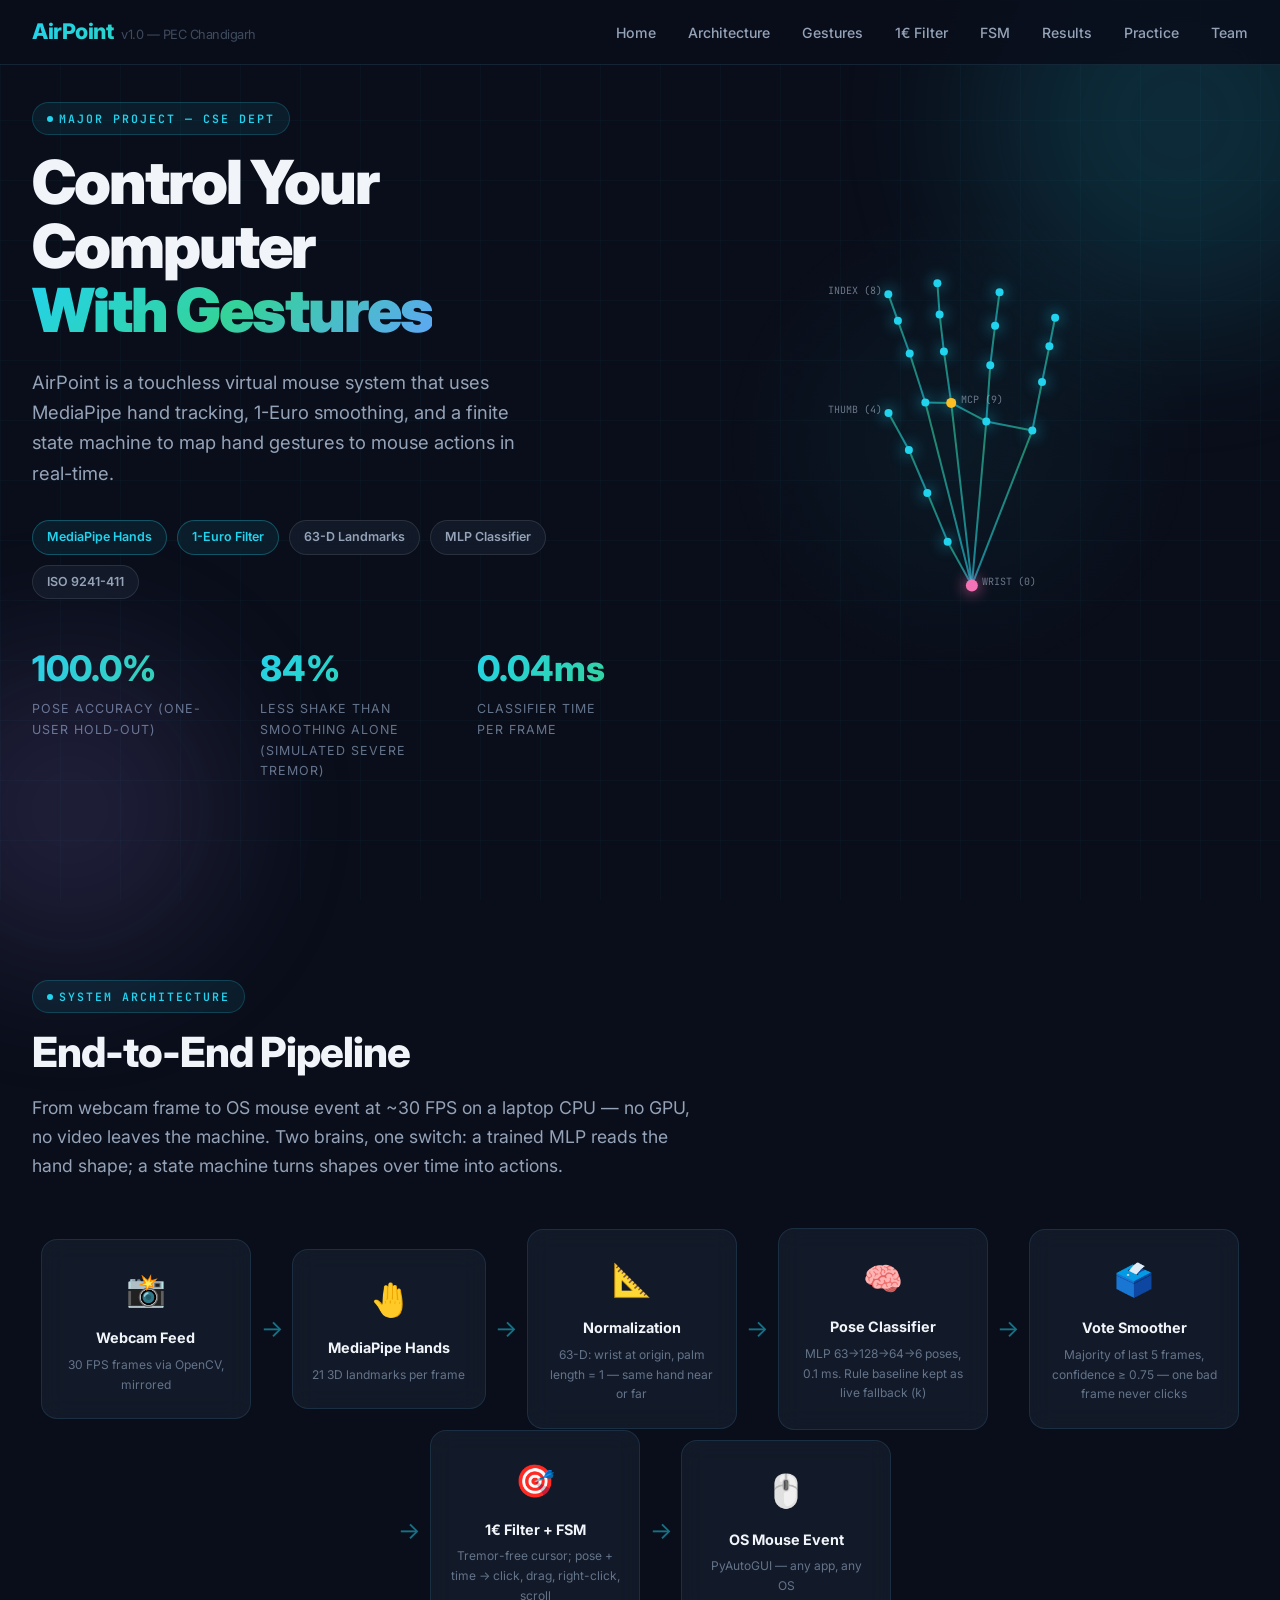
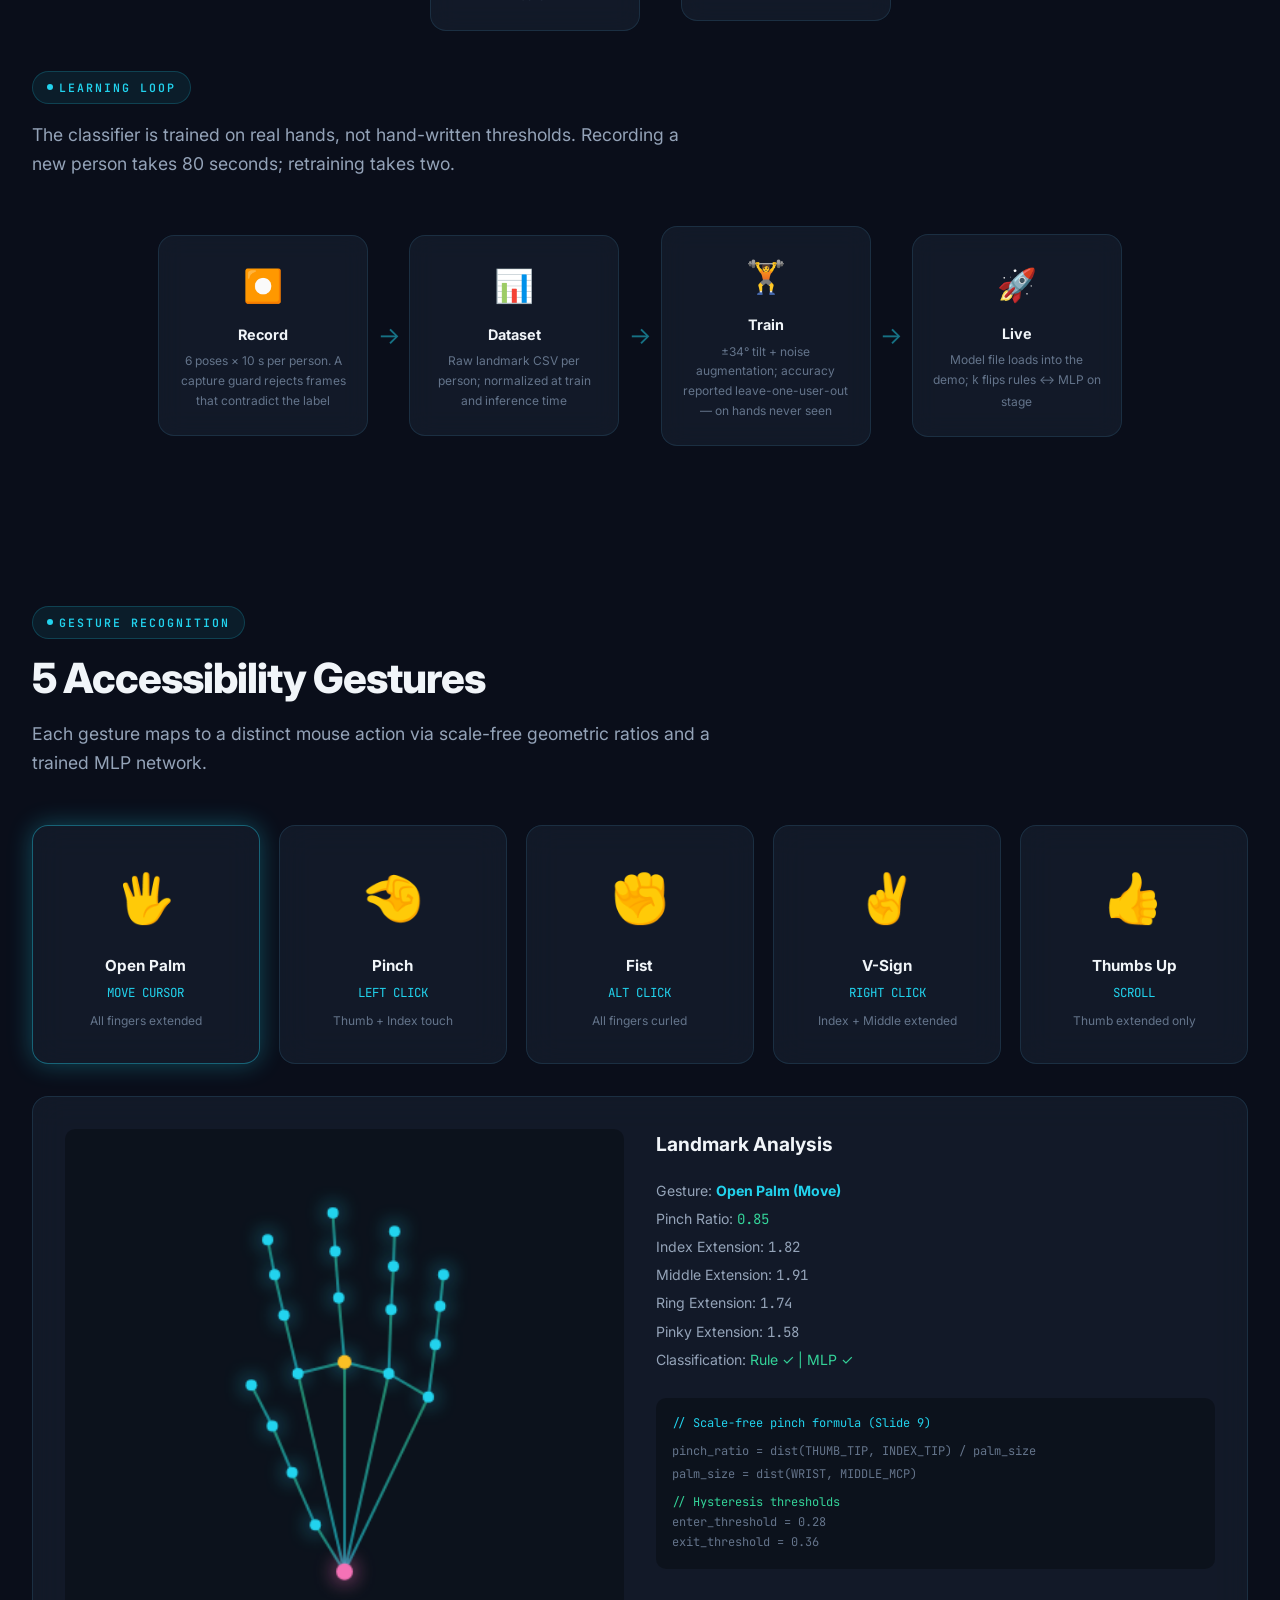
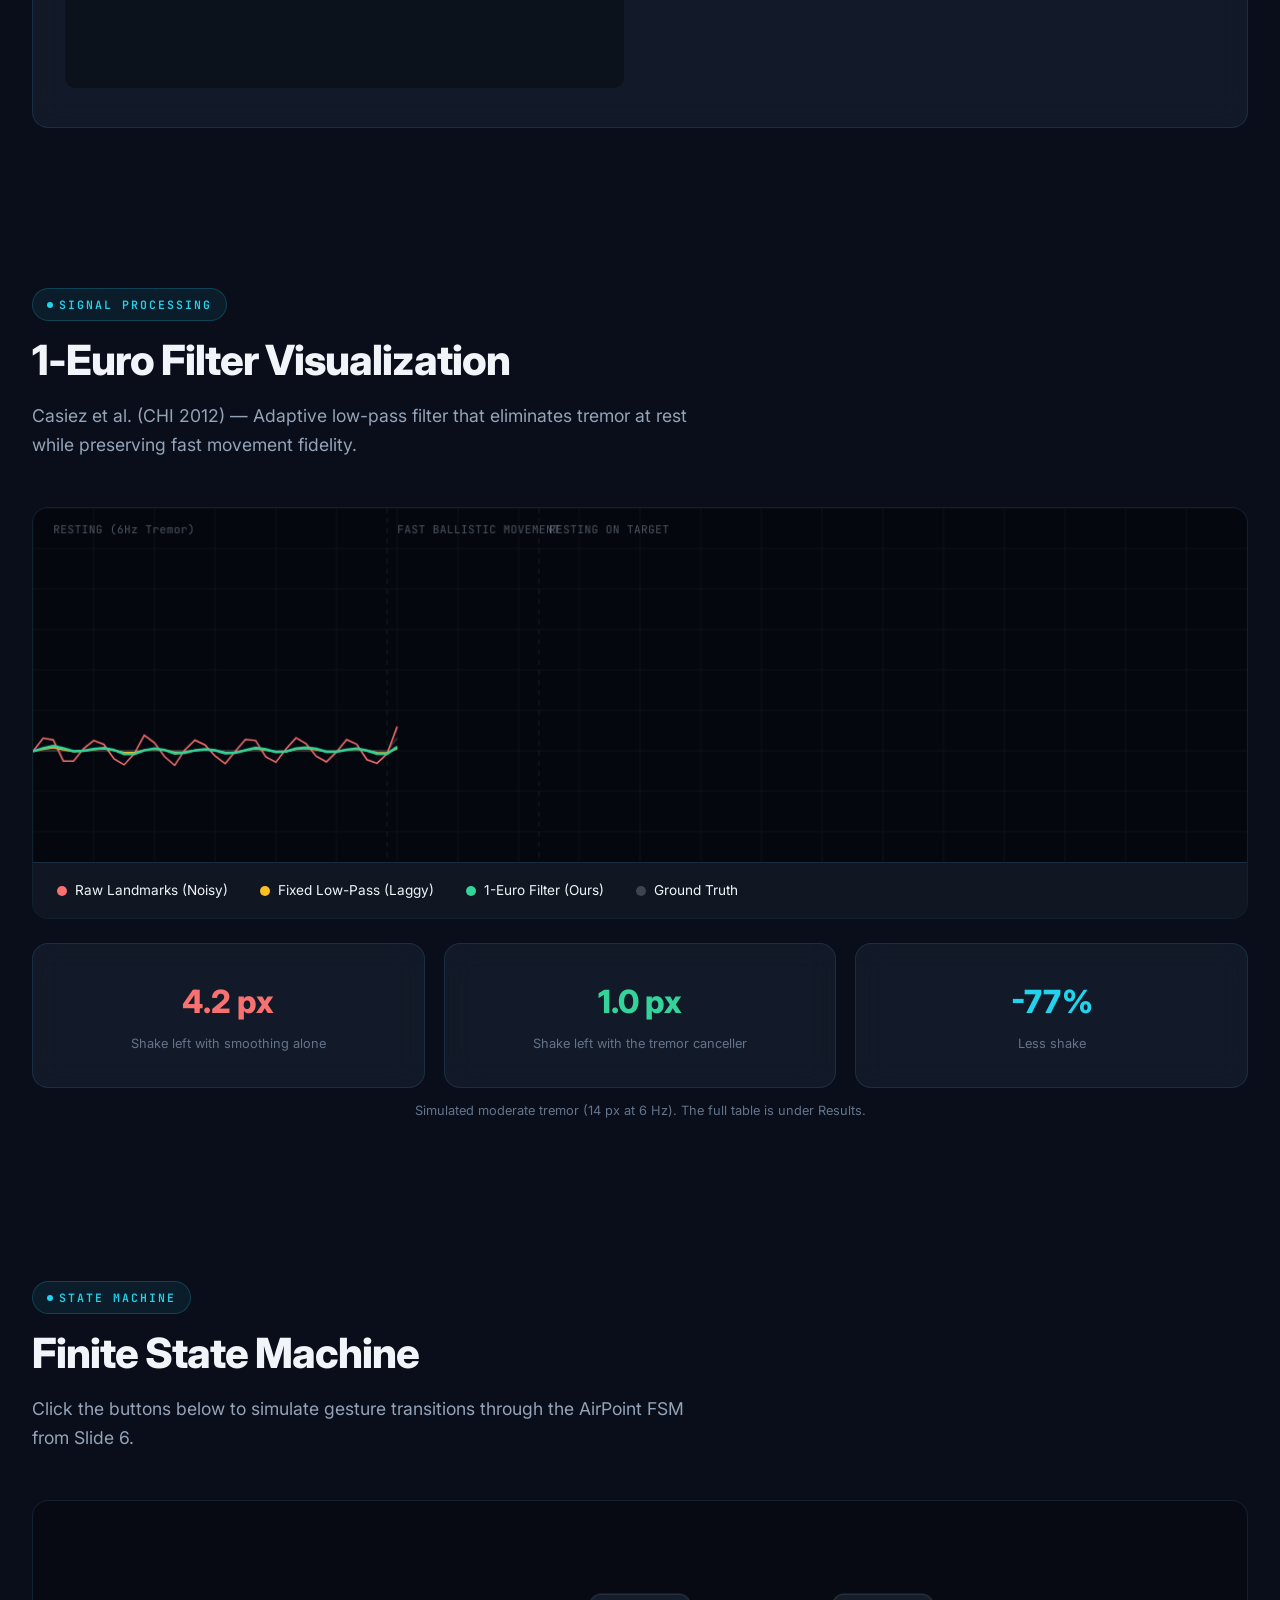
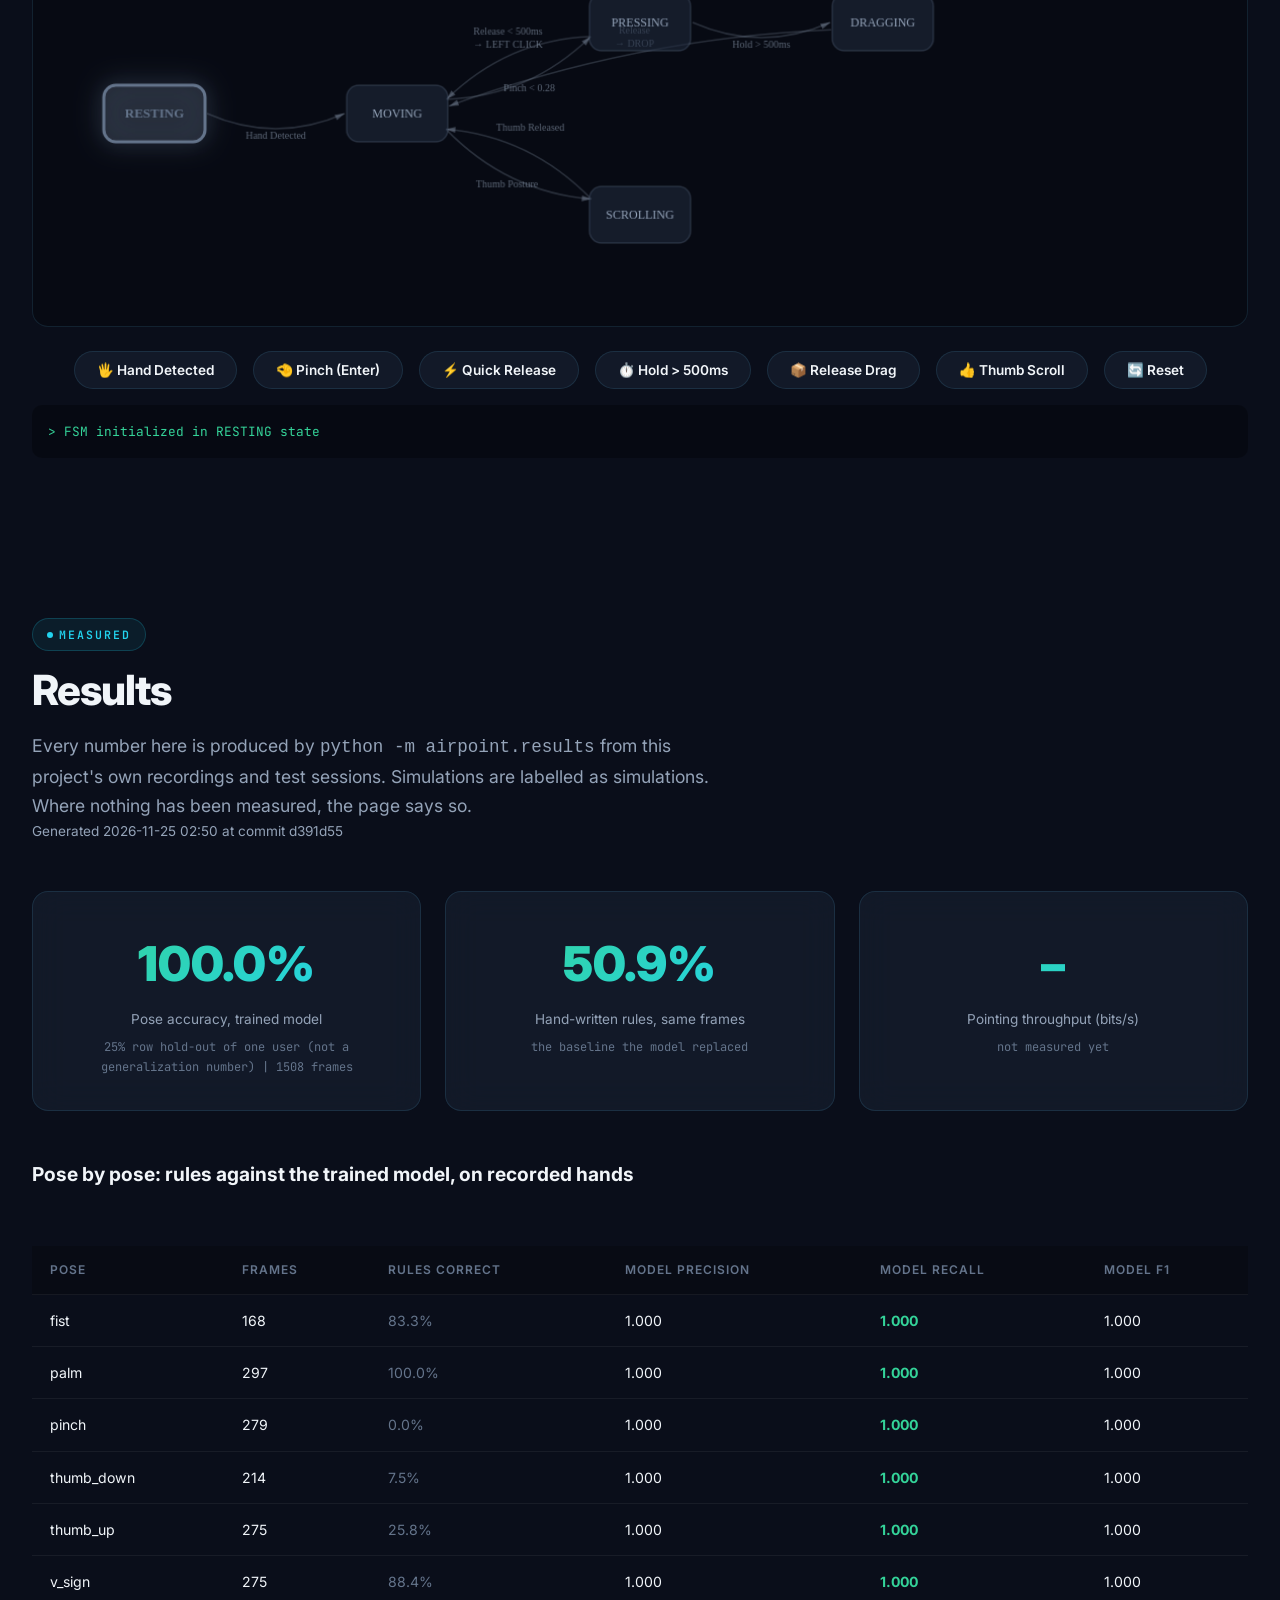
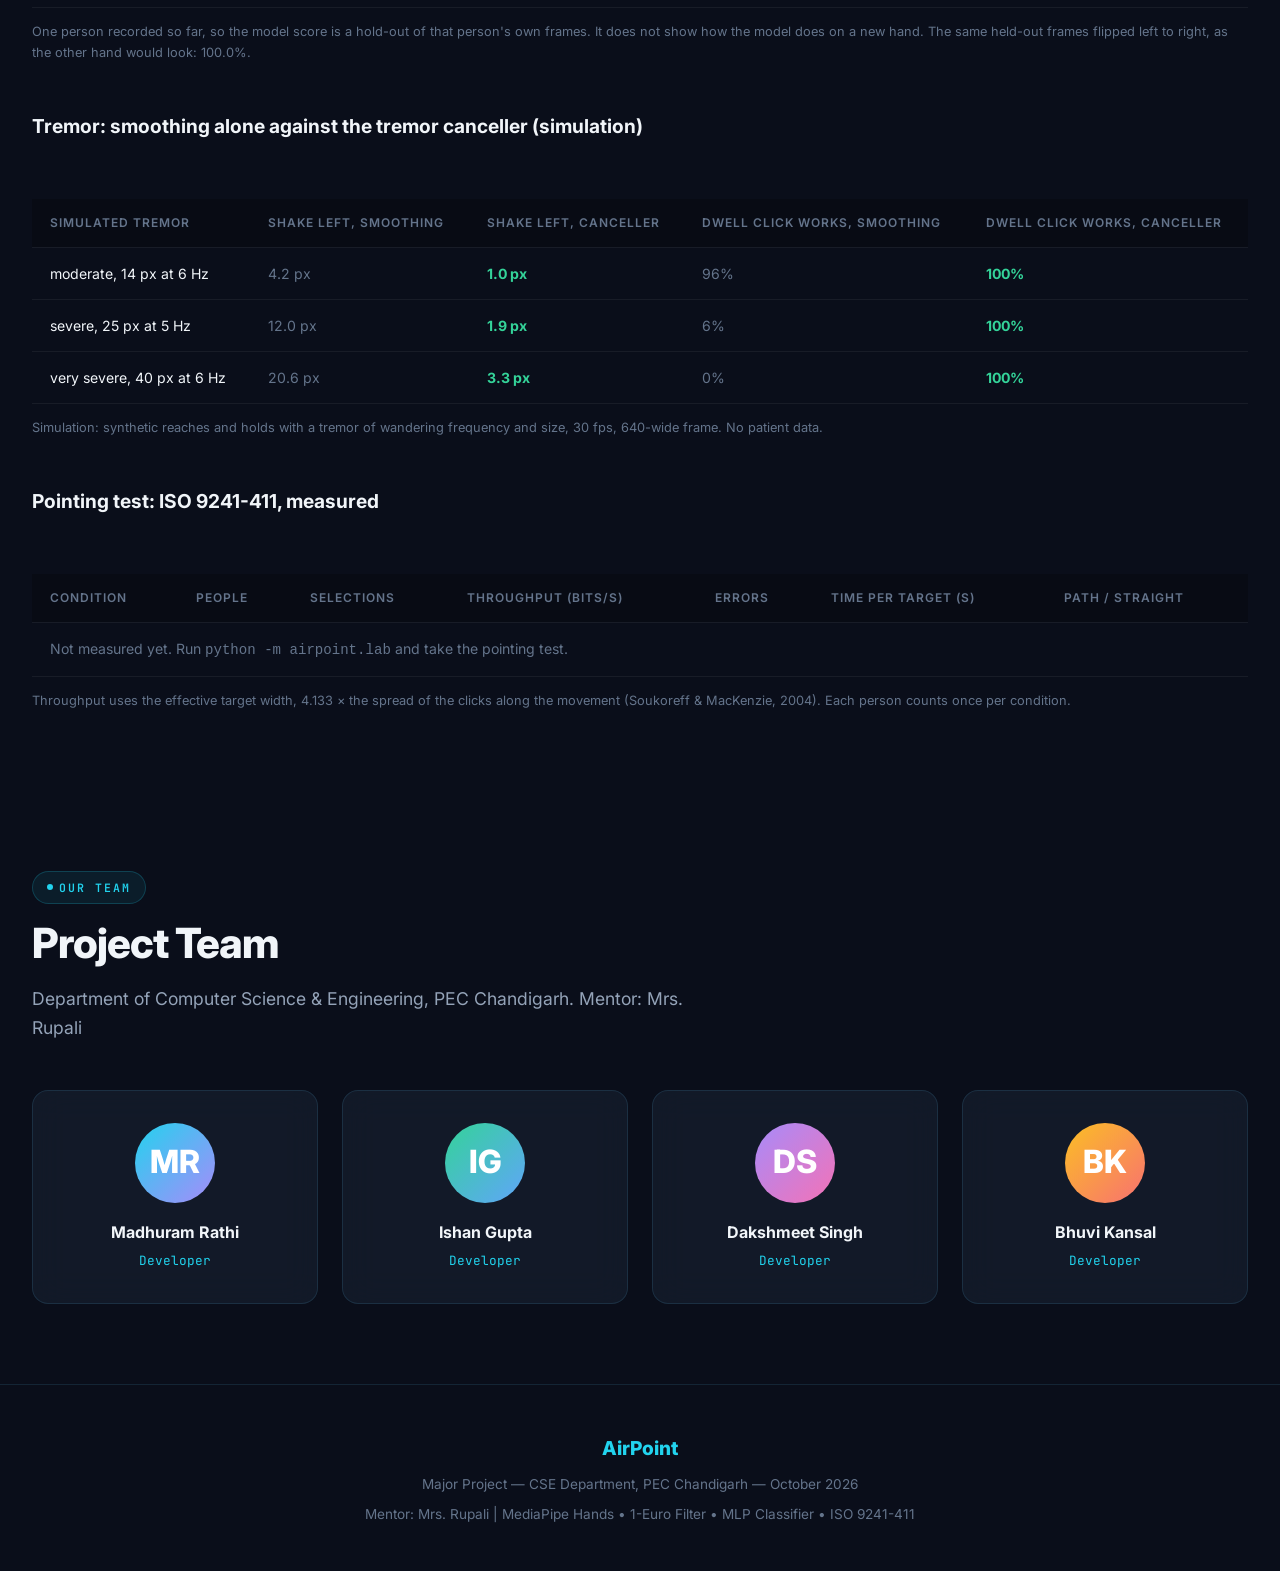
==== commit ac011649: "feat(train): mirrored copies so one model serves either hand; mirrored accuracy reported; shipped mo" ====
--- a/index.html
+++ b/index.html
@@ -682,6 +682,7 @@
             `<tr><td>${p.pose}</td><td>${p.rows}</td><td class="dimmed">${p.rule_acc === null ? '–' : pct(p.rule_acc)}</td>` +
             `<td>${p.precision.toFixed(3)}</td><td class="highlight">${p.recall.toFixed(3)}</td><td>${p.f1.toFixed(3)}</td></tr>`).join('');
         set('res-class-note', (c.generalizes ? '' : 'One person recorded so far, so the model score is a hold-out of that person\'s own frames. It does not show how the model does on a new hand. ') +
+            (c.mirrored_acc === null || c.mirrored_acc === undefined ? '' : `The same held-out frames flipped left to right, as the other hand would look: ${pct(c.mirrored_acc)}. `) +
             (c.stale ? 'The recordings have changed since the model was trained; retrain to refresh these numbers.' : ''));
     }
     if (R.latency) HERO.latency = +R.latency.classifier_ms.toFixed(2);
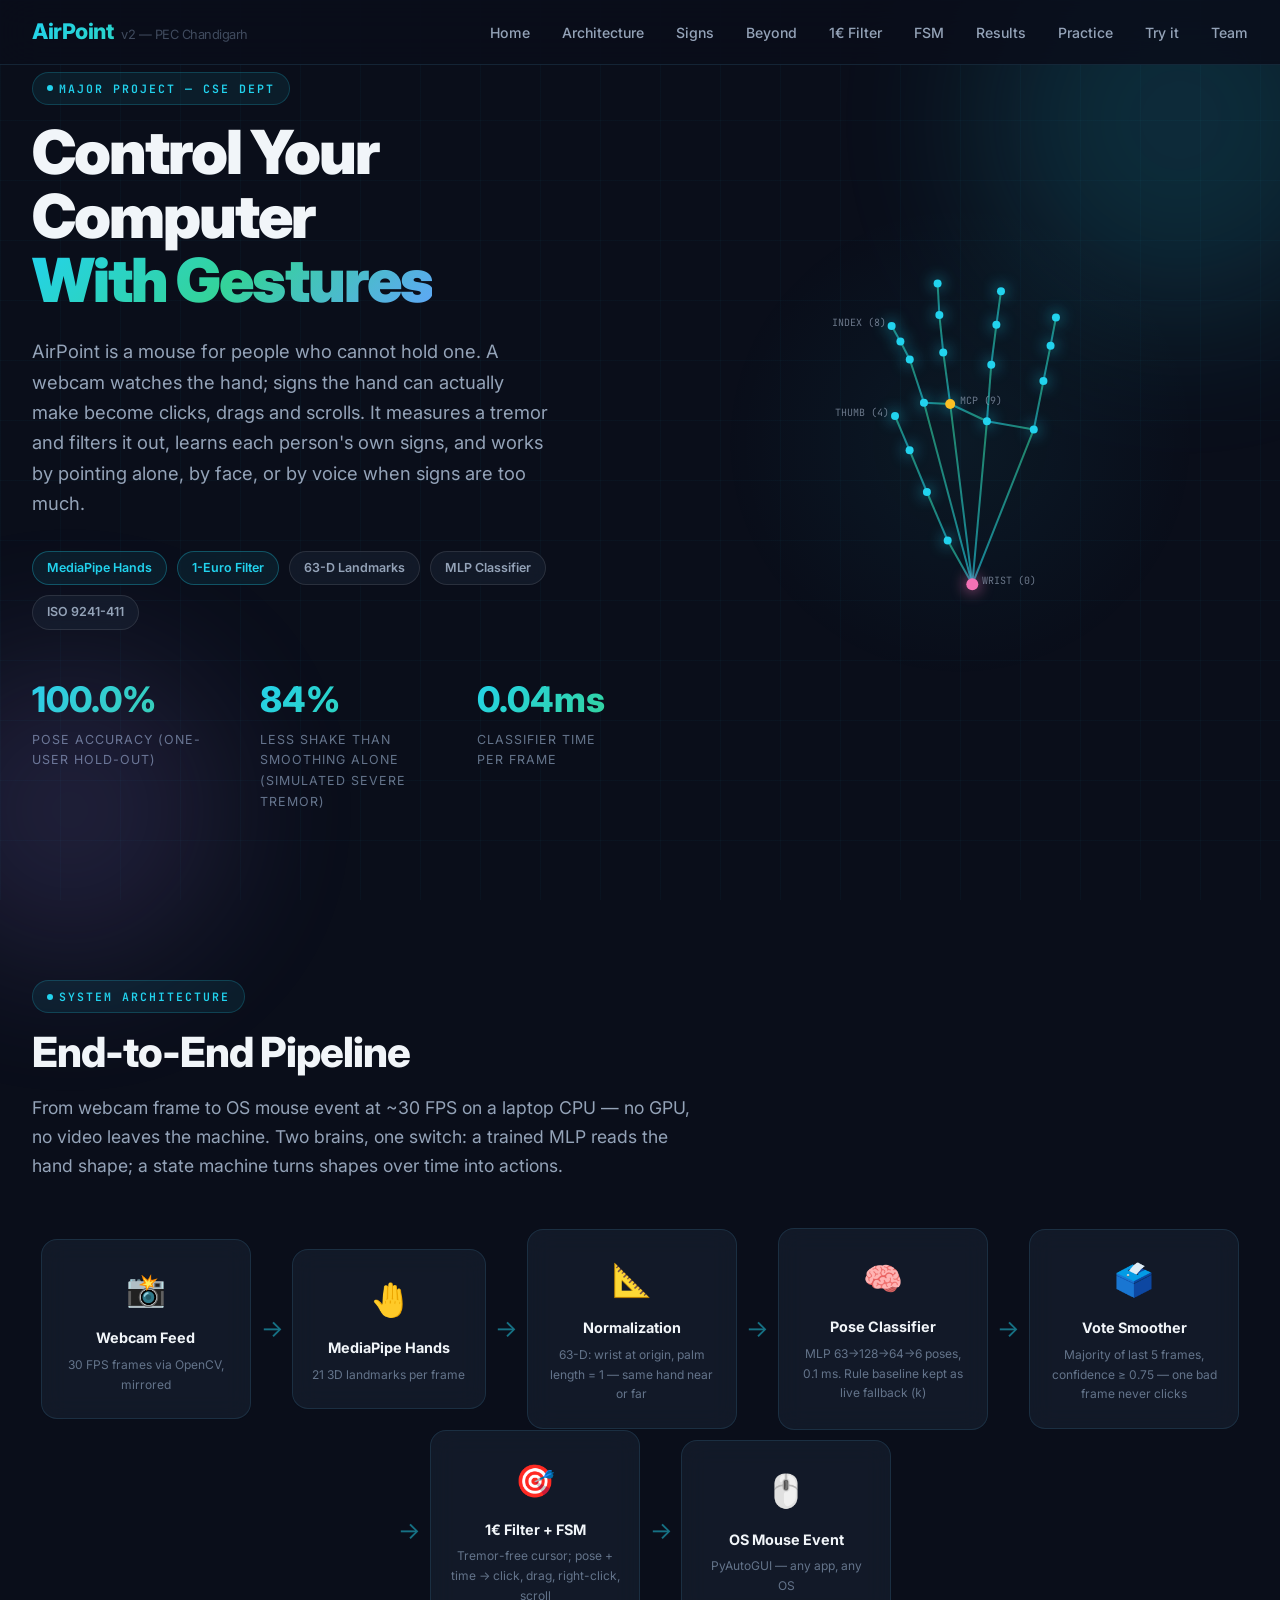
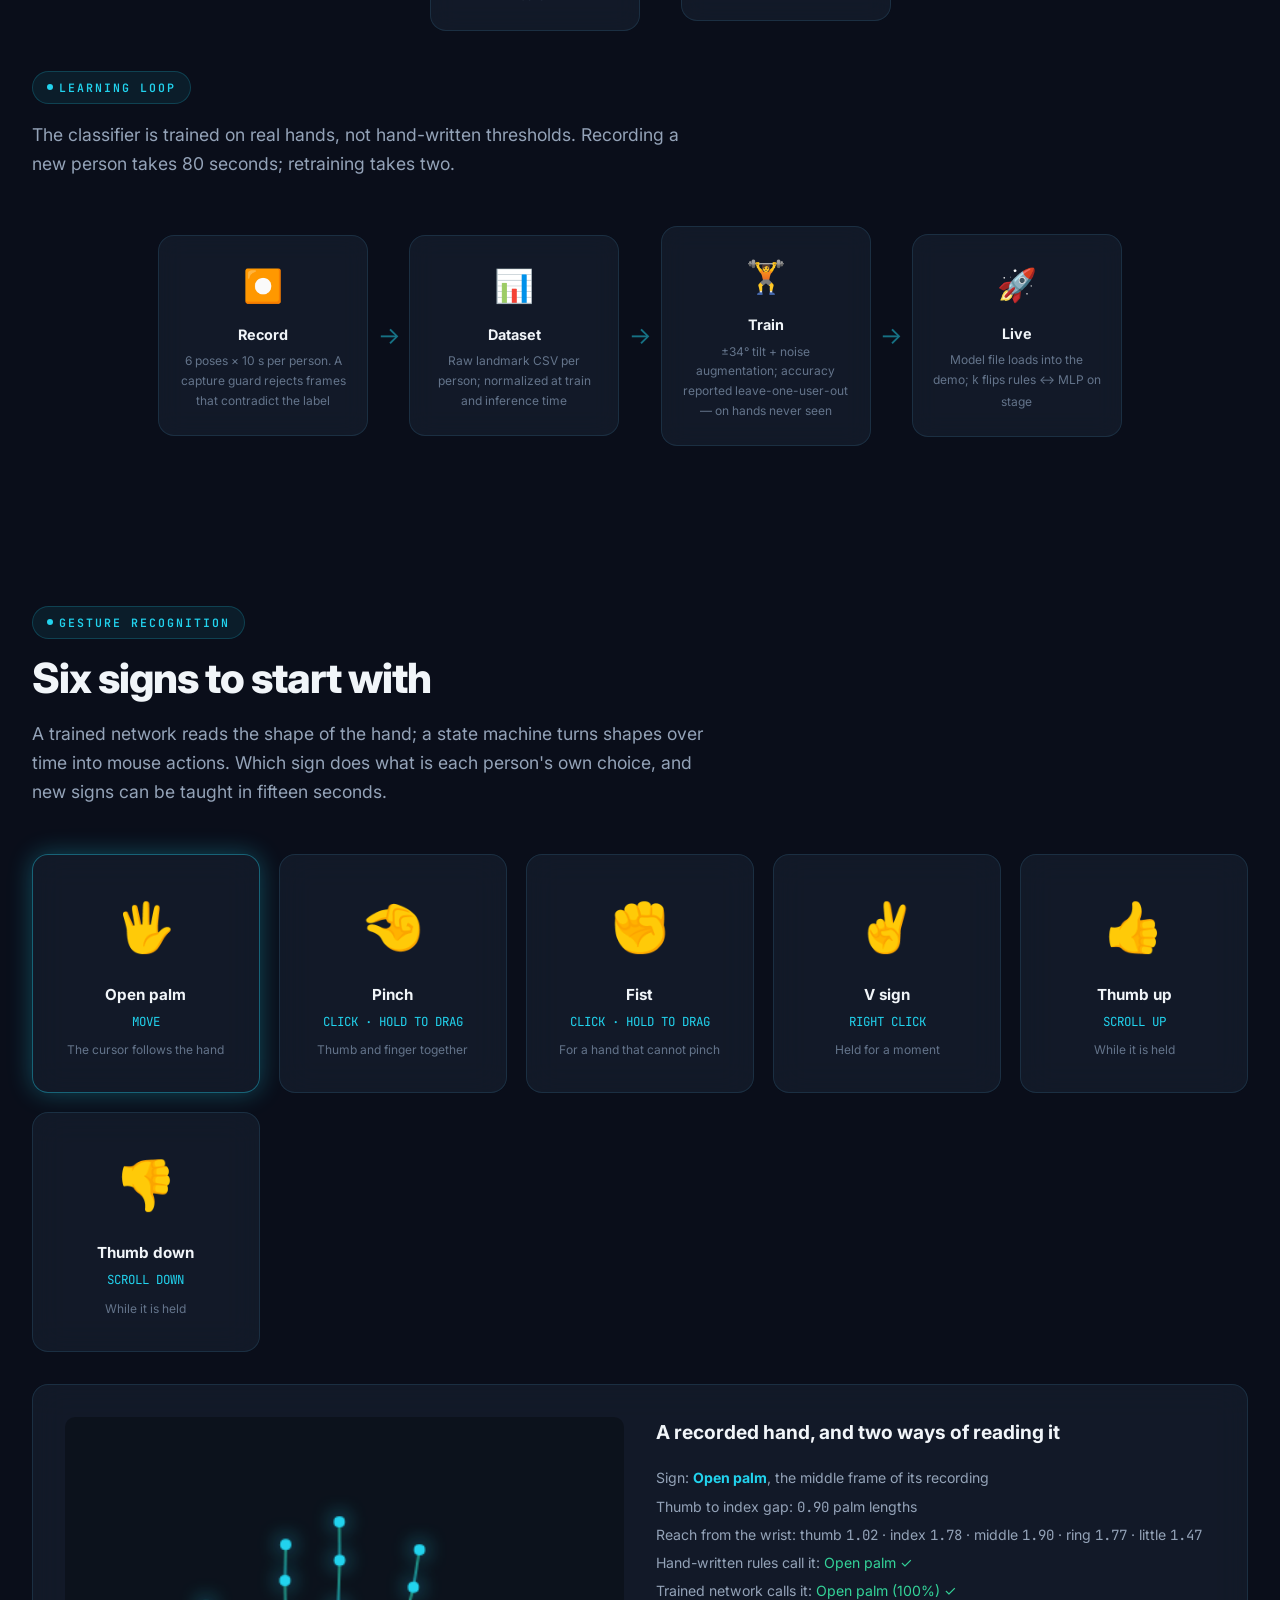
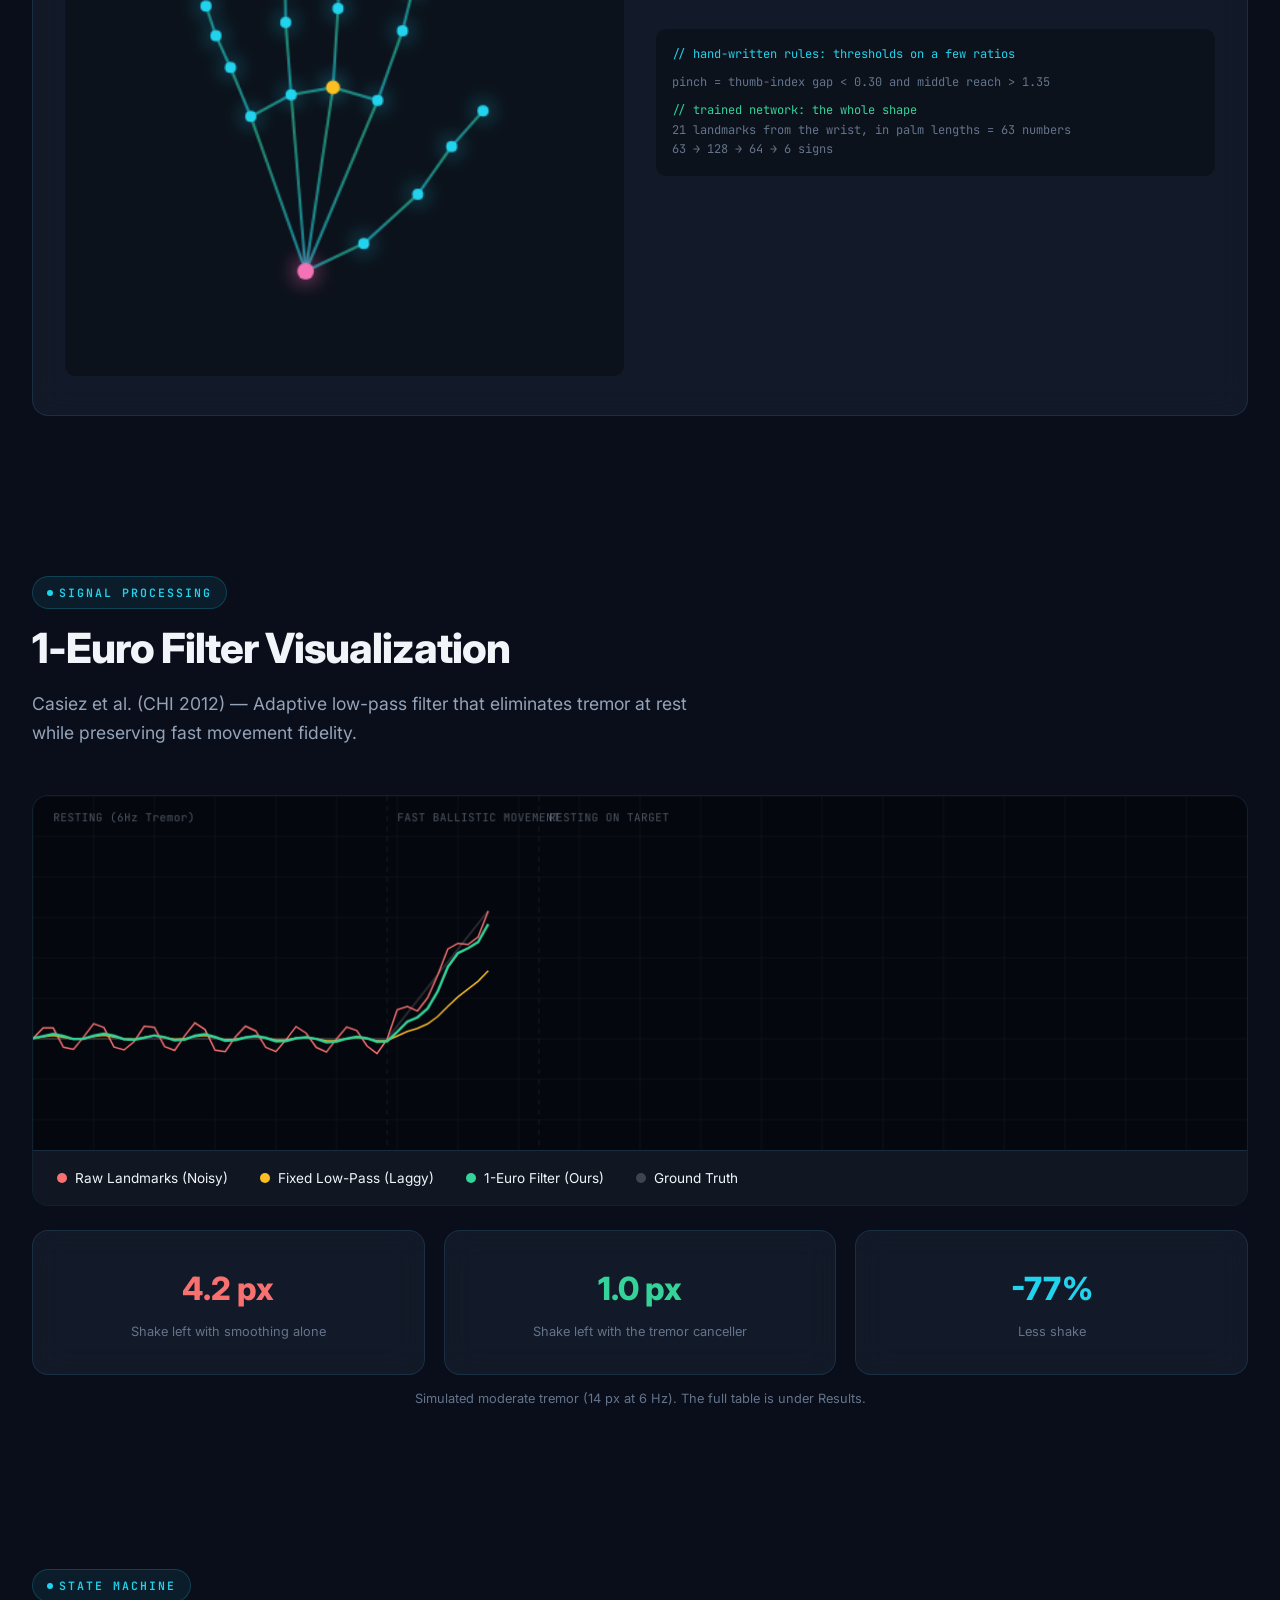
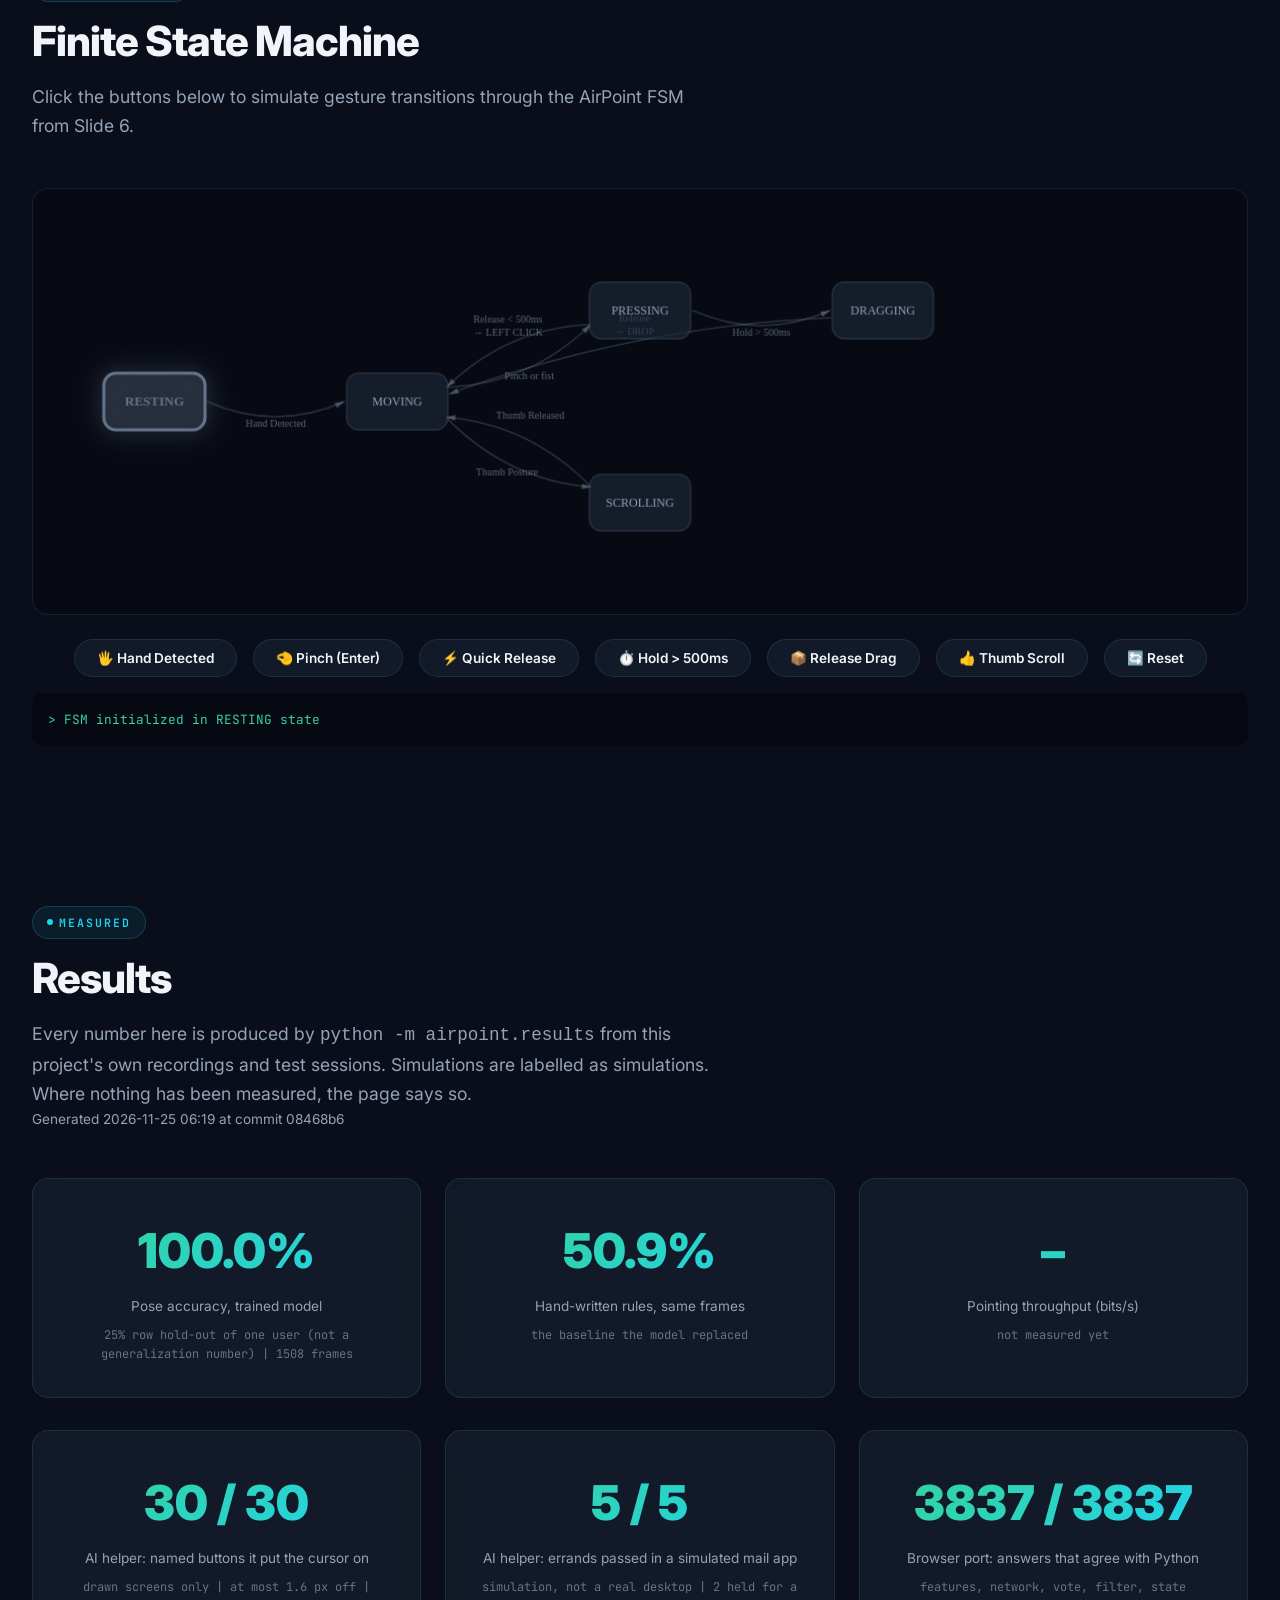
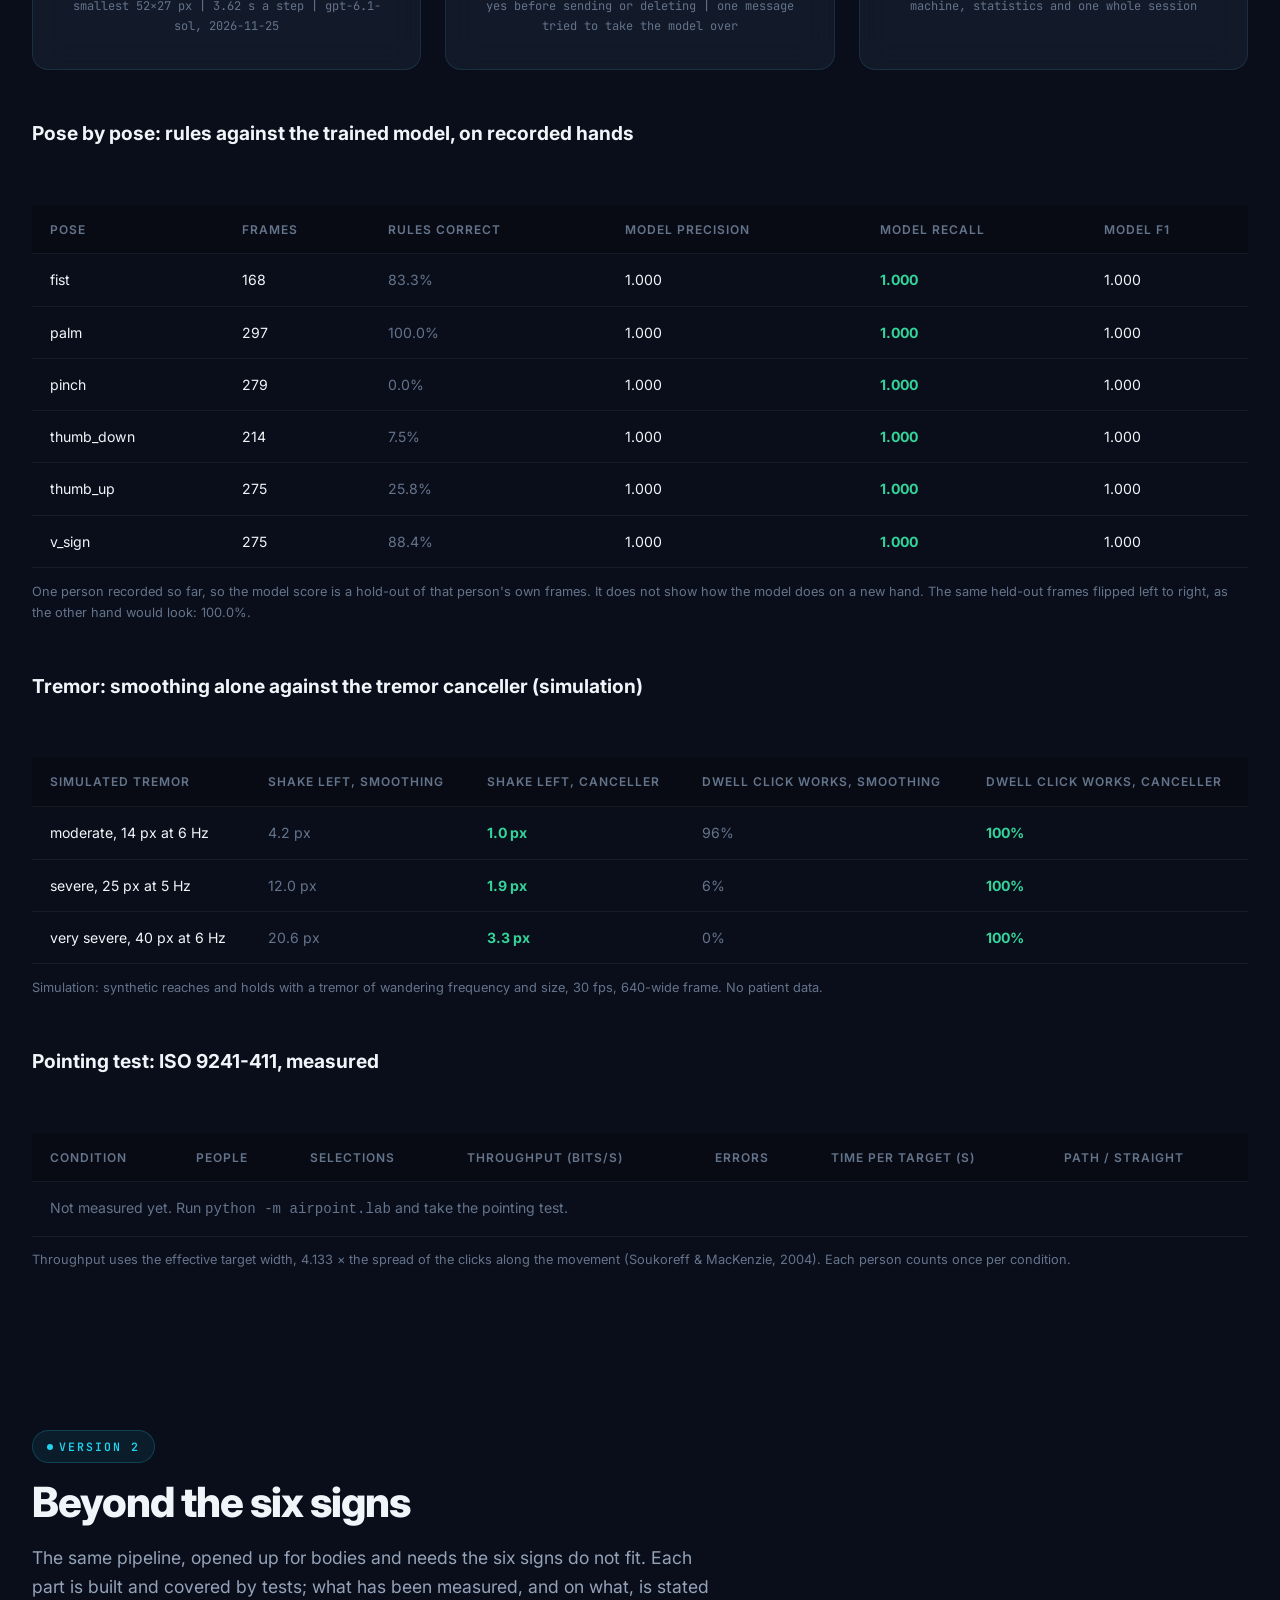
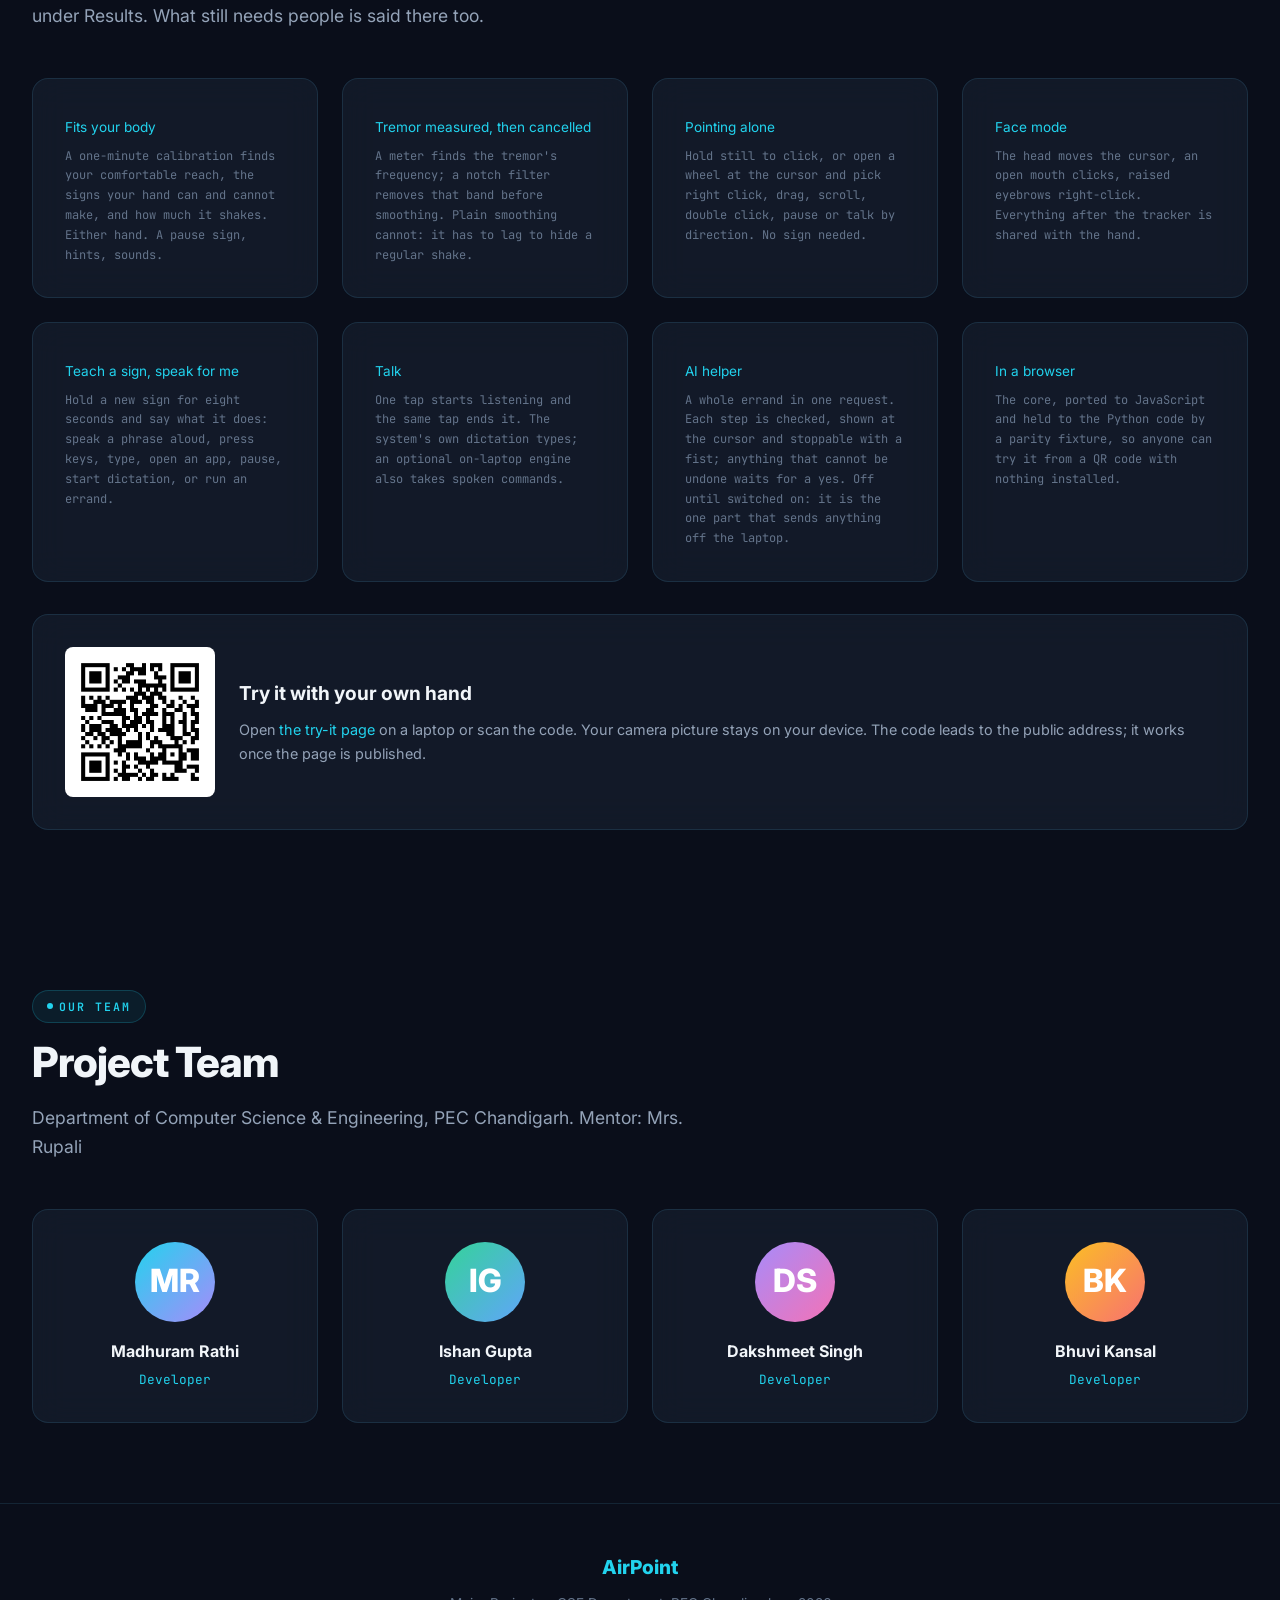
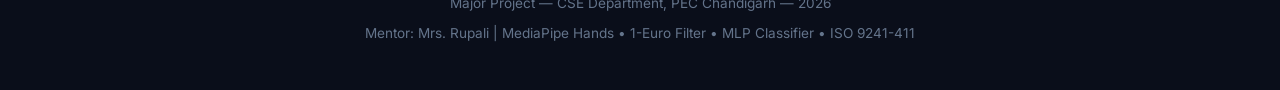
==== commit 42da8f80: "feat(dashboard): six signs drawn from real recorded hands with what rules and network call them; a s" ====
--- a/index.html
+++ b/index.html
@@ -304,15 +304,17 @@
 <!-- ===== NAVIGATION ===== -->
 <nav>
     <div class="nav-inner">
-        <div class="nav-logo">AirPoint<span>v1.0 — PEC Chandigarh</span></div>
+        <div class="nav-logo">AirPoint<span>v2 — PEC Chandigarh</span></div>
         <ul class="nav-links">
             <li><a href="#hero">Home</a></li>
             <li><a href="#architecture">Architecture</a></li>
-            <li><a href="#gestures">Gestures</a></li>
+            <li><a href="#gestures">Signs</a></li>
+            <li><a href="#more">Beyond</a></li>
             <li><a href="#filter">1€ Filter</a></li>
             <li><a href="#fsm">FSM</a></li>
             <li><a href="#results">Results</a></li>
             <li><a href="lab/index.html">Practice</a></li>
+            <li><a href="try/">Try it</a></li>
             <li><a href="#team">Team</a></li>
         </ul>
     </div>
@@ -326,7 +328,7 @@
         <div class="hero-text">
             <div class="section-badge">Major Project — CSE Dept</div>
             <h1>Control Your Computer<br><span class="gradient">With Gestures</span></h1>
-            <p>AirPoint is a touchless virtual mouse system that uses MediaPipe hand tracking, 1-Euro smoothing, and a finite state machine to map hand gestures to mouse actions in real-time.</p>
+            <p>AirPoint is a mouse for people who cannot hold one. A webcam watches the hand; signs the hand can actually make become clicks, drags and scrolls. It measures a tremor and filters it out, learns each person's own signs, and works by pointing alone, by face, or by voice when signs are too much.</p>
             <div class="hero-badges">
                 <span class="hero-badge active">MediaPipe Hands</span>
                 <span class="hero-badge active">1-Euro Filter</span>
@@ -433,39 +435,45 @@
 <section id="gestures">
     <div class="fade-in">
         <div class="section-badge">Gesture Recognition</div>
-        <h2 class="section-title">5 Accessibility Gestures</h2>
-        <p class="section-subtitle">Each gesture maps to a distinct mouse action via scale-free geometric ratios and a trained MLP network.</p>
+        <h2 class="section-title">Six signs to start with</h2>
+        <p class="section-subtitle">A trained network reads the shape of the hand; a state machine turns shapes over time into mouse actions. Which sign does what is each person's own choice, and new signs can be taught in fifteen seconds.</p>
     </div>
     <div class="gestures-grid fade-in">
         <div class="gesture-card glass-card active" data-gesture="0" onclick="selectGesture(0)">
             <div class="gesture-icon">🖐️</div>
-            <div class="gesture-name">Open Palm</div>
-            <div class="gesture-action">MOVE CURSOR</div>
-            <div class="gesture-desc">All fingers extended</div>
+            <div class="gesture-name">Open palm</div>
+            <div class="gesture-action">MOVE</div>
+            <div class="gesture-desc">The cursor follows the hand</div>
         </div>
         <div class="gesture-card glass-card" data-gesture="1" onclick="selectGesture(1)">
             <div class="gesture-icon">🤏</div>
             <div class="gesture-name">Pinch</div>
-            <div class="gesture-action">LEFT CLICK</div>
-            <div class="gesture-desc">Thumb + Index touch</div>
+            <div class="gesture-action">CLICK · HOLD TO DRAG</div>
+            <div class="gesture-desc">Thumb and finger together</div>
         </div>
         <div class="gesture-card glass-card" data-gesture="2" onclick="selectGesture(2)">
             <div class="gesture-icon">✊</div>
             <div class="gesture-name">Fist</div>
-            <div class="gesture-action">ALT CLICK</div>
-            <div class="gesture-desc">All fingers curled</div>
+            <div class="gesture-action">CLICK · HOLD TO DRAG</div>
+            <div class="gesture-desc">For a hand that cannot pinch</div>
         </div>
         <div class="gesture-card glass-card" data-gesture="3" onclick="selectGesture(3)">
             <div class="gesture-icon">✌️</div>
-            <div class="gesture-name">V-Sign</div>
+            <div class="gesture-name">V sign</div>
             <div class="gesture-action">RIGHT CLICK</div>
-            <div class="gesture-desc">Index + Middle extended</div>
+            <div class="gesture-desc">Held for a moment</div>
         </div>
         <div class="gesture-card glass-card" data-gesture="4" onclick="selectGesture(4)">
             <div class="gesture-icon">👍</div>
-            <div class="gesture-name">Thumbs Up</div>
-            <div class="gesture-action">SCROLL</div>
-            <div class="gesture-desc">Thumb extended only</div>
+            <div class="gesture-name">Thumb up</div>
+            <div class="gesture-action">SCROLL UP</div>
+            <div class="gesture-desc">While it is held</div>
+        </div>
+        <div class="gesture-card glass-card" data-gesture="5" onclick="selectGesture(5)">
+            <div class="gesture-icon">👎</div>
+            <div class="gesture-name">Thumb down</div>
+            <div class="gesture-action">SCROLL DOWN</div>
+            <div class="gesture-desc">While it is held</div>
         </div>
     </div>
 
@@ -475,23 +483,16 @@
             <canvas id="gestureCanvas" width="400" height="400"></canvas>
         </div>
         <div>
-            <h3 style="font-size:1.2rem; margin-bottom:1rem;">Landmark Analysis</h3>
+            <h3 style="font-size:1.2rem; margin-bottom:1rem;">A recorded hand, and two ways of reading it</h3>
             <div id="gestureInfo" style="font-size:0.88rem; color:var(--text-secondary); line-height:2;">
-                <div>Gesture: <strong style="color:var(--accent-cyan)">Open Palm (Move)</strong></div>
-                <div>Pinch Ratio: <span style="color:var(--accent-green); font-family:var(--font-mono)">0.85</span></div>
-                <div>Index Extension: <span style="font-family:var(--font-mono)">1.82</span></div>
-                <div>Middle Extension: <span style="font-family:var(--font-mono)">1.91</span></div>
-                <div>Ring Extension: <span style="font-family:var(--font-mono)">1.74</span></div>
-                <div>Pinky Extension: <span style="font-family:var(--font-mono)">1.58</span></div>
-                <div>Classification: <span style="color:var(--accent-green)">Rule ✓ | MLP ✓</span></div>
+                <div>Not measured yet. Run <code>python -m airpoint.results</code>.</div>
             </div>
             <div style="margin-top:1.5rem; padding:1rem; background:rgba(0,0,0,0.3); border-radius:var(--radius-sm); font-family:var(--font-mono); font-size:0.75rem; color:var(--text-muted);">
-                <div style="color:var(--accent-cyan); margin-bottom:0.5rem;">// Scale-free pinch formula (Slide 9)</div>
-                <div>pinch_ratio = dist(THUMB_TIP, INDEX_TIP) / palm_size</div>
-                <div style="margin-top:4px;">palm_size = dist(WRIST, MIDDLE_MCP)</div>
-                <div style="margin-top:8px; color:var(--accent-green);">// Hysteresis thresholds</div>
-                <div>enter_threshold = 0.28</div>
-                <div>exit_threshold  = 0.36</div>
+                <div style="color:var(--accent-cyan); margin-bottom:0.5rem;">// hand-written rules: thresholds on a few ratios</div>
+                <div>pinch = thumb-index gap &lt; 0.30 and middle reach &gt; 1.35</div>
+                <div style="margin-top:8px; color:var(--accent-green);">// trained network: the whole shape</div>
+                <div>21 landmarks from the wrist, in palm lengths = 63 numbers</div>
+                <div>63 &rarr; 128 &rarr; 64 &rarr; 6 signs</div>
             </div>
         </div>
     </div>
@@ -585,6 +586,24 @@
         </div>
     </div>
 
+    <div class="results-grid fade-in" style="margin-top:2rem;">
+        <div class="result-card glass-card">
+            <div class="result-value" id="res-helper">–</div>
+            <div class="result-label">AI helper: named buttons it put the cursor on</div>
+            <div class="result-sub" id="res-helper-sub">not measured yet</div>
+        </div>
+        <div class="result-card glass-card">
+            <div class="result-value" id="res-errands">–</div>
+            <div class="result-label">AI helper: errands passed in a simulated mail app</div>
+            <div class="result-sub" id="res-errands-sub">not measured yet</div>
+        </div>
+        <div class="result-card glass-card">
+            <div class="result-value" id="res-web">–</div>
+            <div class="result-label">Browser port: answers that agree with Python</div>
+            <div class="result-sub" id="res-web-sub">not checked yet</div>
+        </div>
+    </div>
+
     <div class="fade-in" style="margin-top:3rem;">
         <h3 style="font-size:1.2rem; margin-bottom:1rem;">Pose by pose: rules against the trained model, on recorded hands</h3>
         <div style="overflow-x:auto;">
@@ -619,6 +638,32 @@
     </div>
 </section>
 
+<!-- ===== BEYOND THE MOUSE ===== -->
+<section id="more">
+    <div class="fade-in">
+        <div class="section-badge">Version 2</div>
+        <h2 class="section-title">Beyond the six signs</h2>
+        <p class="section-subtitle">The same pipeline, opened up for bodies and needs the six signs do not fit. Each part is built and covered by tests; what has been measured, and on what, is stated under Results. What still needs people is said there too.</p>
+    </div>
+    <div class="results-grid fade-in" style="grid-template-columns:repeat(auto-fit, minmax(250px, 1fr));">
+        <div class="result-card glass-card" style="text-align:left;"><div class="result-label" style="color:var(--accent-cyan);">Fits your body</div><div class="result-sub">A one-minute calibration finds your comfortable reach, the signs your hand can and cannot make, and how much it shakes. Either hand. A pause sign, hints, sounds.</div></div>
+        <div class="result-card glass-card" style="text-align:left;"><div class="result-label" style="color:var(--accent-cyan);">Tremor measured, then cancelled</div><div class="result-sub">A meter finds the tremor's frequency; a notch filter removes that band before smoothing. Plain smoothing cannot: it has to lag to hide a regular shake.</div></div>
+        <div class="result-card glass-card" style="text-align:left;"><div class="result-label" style="color:var(--accent-cyan);">Pointing alone</div><div class="result-sub">Hold still to click, or open a wheel at the cursor and pick right click, drag, scroll, double click, pause or talk by direction. No sign needed.</div></div>
+        <div class="result-card glass-card" style="text-align:left;"><div class="result-label" style="color:var(--accent-cyan);">Face mode</div><div class="result-sub">The head moves the cursor, an open mouth clicks, raised eyebrows right-click. Everything after the tracker is shared with the hand.</div></div>
+        <div class="result-card glass-card" style="text-align:left;"><div class="result-label" style="color:var(--accent-cyan);">Teach a sign, speak for me</div><div class="result-sub">Hold a new sign for eight seconds and say what it does: speak a phrase aloud, press keys, type, open an app, pause, start dictation, or run an errand.</div></div>
+        <div class="result-card glass-card" style="text-align:left;"><div class="result-label" style="color:var(--accent-cyan);">Talk</div><div class="result-sub">One tap starts listening and the same tap ends it. The system's own dictation types; an optional on-laptop engine also takes spoken commands.</div></div>
+        <div class="result-card glass-card" style="text-align:left;"><div class="result-label" style="color:var(--accent-cyan);">AI helper</div><div class="result-sub">A whole errand in one request. Each step is checked, shown at the cursor and stoppable with a fist; anything that cannot be undone waits for a yes. Off until switched on: it is the one part that sends anything off the laptop.</div></div>
+        <div class="result-card glass-card" style="text-align:left;"><div class="result-label" style="color:var(--accent-cyan);">In a browser</div><div class="result-sub">The core, ported to JavaScript and held to the Python code by a parity fixture, so anyone can try it from a QR code with nothing installed.</div></div>
+    </div>
+    <div class="glass-card fade-in" style="margin-top:2rem; display:flex; gap:1.5rem; align-items:center; flex-wrap:wrap;">
+        <img src="try/qr.png" alt="QR code for the try-it page" width="150" height="150" style="border-radius:8px; background:#fff;">
+        <div style="flex:1; min-width:240px;">
+            <h3 style="font-size:1.2rem; margin-bottom:0.5rem;">Try it with your own hand</h3>
+            <p style="font-size:0.9rem; color:var(--text-secondary);">Open <a href="try/" style="color:var(--accent-cyan);">the try-it page</a> on a laptop or scan the code. Your camera picture stays on your device. The code leads to the public address; it works once the page is published.</p>
+        </div>
+    </div>
+</section>
+
 <!-- ===== TEAM ===== -->
 <section id="team">
     <div class="fade-in">
@@ -653,7 +698,7 @@
 <!-- ===== FOOTER ===== -->
 <footer>
     <div class="footer-logo">AirPoint</div>
-    <div>Major Project — CSE Department, PEC Chandigarh — October 2026</div>
+    <div>Major Project — CSE Department, PEC Chandigarh — 2026</div>
     <div style="margin-top:0.5rem;">Mentor: Mrs. Rupali | MediaPipe Hands • 1-Euro Filter • MLP Classifier • ISO 9241-411</div>
 </footer>
 
@@ -686,6 +731,21 @@
             (c.stale ? 'The recordings have changed since the model was trained; retrain to refresh these numbers.' : ''));
     }
     if (R.latency) HERO.latency = +R.latency.classifier_ms.toFixed(2);
+
+    const h = R.helper;
+    if (h && h.pointing) {
+        set('res-helper', `${h.pointing.hits} / ${h.pointing.n}`);
+        set('res-helper-sub', `drawn screens only | at most ${h.pointing.max_err_px} px off | smallest ${h.pointing.smallest_box.join('×')} px | ${h.seconds_per_step} s a step | ${h.model}, ${h.date}`);
+    }
+    if (h && h.errands && h.errands.length) {
+        const held = h.errands.filter(e => e.asked.length).length;
+        set('res-errands', `${h.errands.filter(e => e.passed).length} / ${h.errands.length}`);
+        set('res-errands-sub', `simulation, not a real desktop | ${held} held for a yes before sending or deleting | one message tried to take the model over`);
+    }
+    if (R.web) {
+        set('res-web', `${R.web.agree} / ${R.web.checks}`);
+        set('res-web-sub', 'features, network, vote, filter, state machine, statistics and one whole session');
+    }
 
     const t = R.tremor;
     if (t) {
@@ -852,34 +912,44 @@
 const gestureCtx = gestureCanvas.getContext('2d');
 let selectedGesture = 0;
 
-const gestureLabels = [
-    { name: 'Open Palm (Move)', pinch: '0.85', idx: '1.82', mid: '1.91', ring: '1.74', pinky: '1.58' },
-    { name: 'Pinch (Click)', pinch: '0.18', idx: '0.42', mid: '1.91', ring: '1.74', pinky: '1.58' },
-    { name: 'Fist (Alt Click)', pinch: '0.45', idx: '0.62', mid: '0.58', ring: '0.55', pinky: '0.52' },
-    { name: 'V-Sign (Right Click)', pinch: '0.72', idx: '1.82', mid: '1.91', ring: '0.55', pinky: '0.52' },
-    { name: 'Thumb (Scroll)', pinch: '0.90', idx: '0.65', mid: '0.58', ring: '0.55', pinky: '0.52' }
-];
-
-let gestureAnimLandmarks = gestureLandmarks[0].map(p => [...p]);
-let gestureTargetLandmarks = gestureLandmarks[0].map(p => [...p]);
+const SIGN_NAMES = { palm: 'Open palm', pinch: 'Pinch', fist: 'Fist', v_sign: 'V sign', thumb_up: 'Thumb up', thumb_down: 'Thumb down' };
+const SIGN_ORDER = ['palm', 'pinch', 'fist', 'v_sign', 'thumb_up', 'thumb_down'];
+const SIGNS = (window.AIRPOINT_RESULTS && window.AIRPOINT_RESULTS.signs) || null;   // real recorded hands, or nothing
+
+// A recorded hand (picture coordinates 0..1 of a 16:9 frame) fitted into the 480 canvas the drawing code uses.
+function fitHand(pts) {
+    const xs = pts.map(p => p[0]), ys = pts.map(p => p[1] * 9 / 16);
+    const x0 = Math.min(...xs), y0 = Math.min(...ys), w = Math.max(...xs) - x0, h = Math.max(...ys) - y0;
+    const k = 300 / Math.max(w, h), ox = 240 - (w * k) / 2, oy = 240 - (h * k) / 2;
+    return pts.map((p, i) => [ox + (xs[i] - x0) * k, oy + (ys[i] - y0) * k]);
+}
+const signShapes = SIGN_ORDER.map((pose, i) => {
+    const s = SIGNS && SIGNS.find(x => x.pose === pose);
+    return s ? fitHand(s.pts) : gestureLandmarks[Math.min(i, 4)].map(p => [...p]);
+});
+
+let gestureAnimLandmarks = signShapes[0].map(p => [...p]);
+let gestureTargetLandmarks = signShapes[0].map(p => [...p]);
 
 function selectGesture(idx) {
     selectedGesture = idx;
-    gestureTargetLandmarks = gestureLandmarks[idx].map(p => [...p]);
+    gestureTargetLandmarks = signShapes[idx].map(p => [...p]);
     document.querySelectorAll('.gesture-card').forEach((c, i) => {
         c.classList.toggle('active', i === idx);
     });
-    const g = gestureLabels[idx];
-    document.getElementById('gestureInfo').innerHTML = `
-        <div>Gesture: <strong style="color:var(--accent-cyan)">${g.name}</strong></div>
-        <div>Pinch Ratio: <span style="color:${parseFloat(g.pinch) < 0.30 ? 'var(--accent-red)' : 'var(--accent-green)'}; font-family:var(--font-mono)">${g.pinch}</span> ${parseFloat(g.pinch) < 0.30 ? '< 0.30 → CLICK' : '> 0.30 → No Click'}</div>
-        <div>Index Extension: <span style="font-family:var(--font-mono)">${g.idx}</span></div>
-        <div>Middle Extension: <span style="font-family:var(--font-mono)">${g.mid}</span></div>
-        <div>Ring Extension: <span style="font-family:var(--font-mono)">${g.ring}</span></div>
-        <div>Pinky Extension: <span style="font-family:var(--font-mono)">${g.pinky}</span></div>
-        <div>Classification: <span style="color:var(--accent-green)">Rule ✓ | MLP ✓</span></div>
-    `;
+    const pose = SIGN_ORDER[idx], s = SIGNS && SIGNS.find(x => x.pose === pose);
+    const mono = v => `<span style="font-family:var(--font-mono)">${v}</span>`;
+    const verdict = (said, extra = '') => said === null || said === undefined ? '–'
+        : `<span style="color:${said === pose ? 'var(--accent-green)' : 'var(--accent-red)'}">${SIGN_NAMES[said] || said}${extra} ${said === pose ? '✓' : '✗'}</span>`;
+    document.getElementById('gestureInfo').innerHTML = !s
+        ? `<div>Sign: <strong style="color:var(--accent-cyan)">${SIGN_NAMES[pose]}</strong> (a drawing)</div><div>Not measured yet. Run <code>python -m airpoint.results</code>.</div>`
+        : `<div>Sign: <strong style="color:var(--accent-cyan)">${SIGN_NAMES[pose]}</strong>, the middle frame of its recording</div>
+        <div>Thumb to index gap: ${mono(s.pinch.toFixed(2))} palm lengths</div>
+        <div>Reach from the wrist: thumb ${mono(s.ext.thumb.toFixed(2))} · index ${mono(s.ext.index.toFixed(2))} · middle ${mono(s.ext.middle.toFixed(2))} · ring ${mono(s.ext.ring.toFixed(2))} · little ${mono(s.ext.pinky.toFixed(2))}</div>
+        <div>Hand-written rules call it: ${verdict(s.rule)}</div>
+        <div>Trained network calls it: ${verdict(s.mlp, s.conf === null ? '' : ` (${(100 * s.conf).toFixed(0)}%)`)}</div>`;
 }
+selectGesture(0);
 
 function animateGestureCanvas() {
     gestureCtx.clearRect(0, 0, 400, 400);
@@ -1041,7 +1111,7 @@
 
 const fsmTransitions = [
     { from: 'RESTING', to: 'MOVING', label: 'Hand Detected' },
-    { from: 'MOVING', to: 'PRESSING', label: 'Pinch < 0.28' },
+    { from: 'MOVING', to: 'PRESSING', label: 'Pinch or fist' },
     { from: 'PRESSING', to: 'MOVING', label: 'Release < 500ms\n→ LEFT CLICK' },
     { from: 'PRESSING', to: 'DRAGGING', label: 'Hold > 500ms' },
     { from: 'DRAGGING', to: 'MOVING', label: 'Release\n→ DROP' },
@@ -1138,7 +1208,7 @@
             if (fsmCurrentState === 'RESTING') { fsmCurrentState = 'MOVING'; event = 'Hand detected → MOVING'; }
             break;
         case 'pinch_enter':
-            if (fsmCurrentState === 'MOVING') { fsmCurrentState = 'PRESSING'; event = 'Pinch ratio < 0.28 → PRESSING'; }
+            if (fsmCurrentState === 'MOVING') { fsmCurrentState = 'PRESSING'; event = 'Pinch or fist seen → PRESSING'; }
             break;
         case 'pinch_release_short':
             if (fsmCurrentState === 'PRESSING') { fsmCurrentState = 'MOVING'; event = 'Quick release < 500ms → LEFT CLICK!'; }
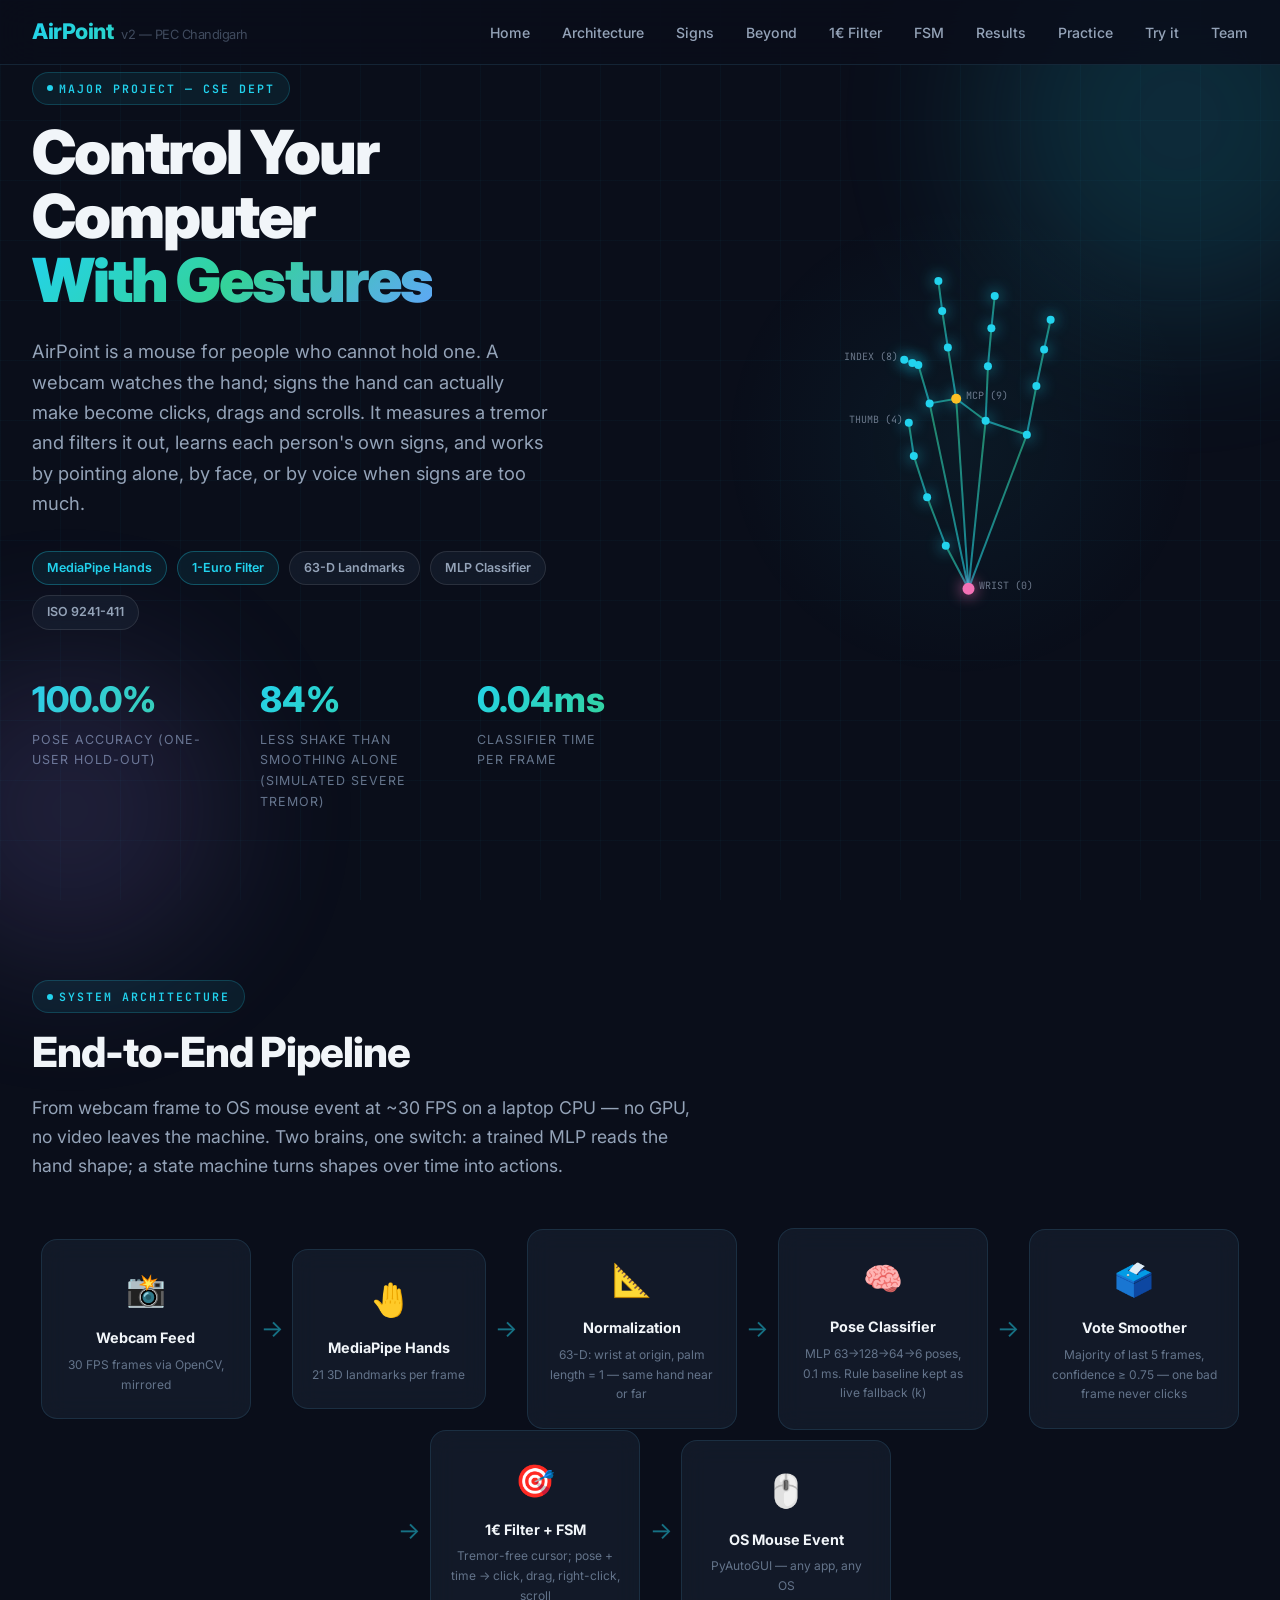
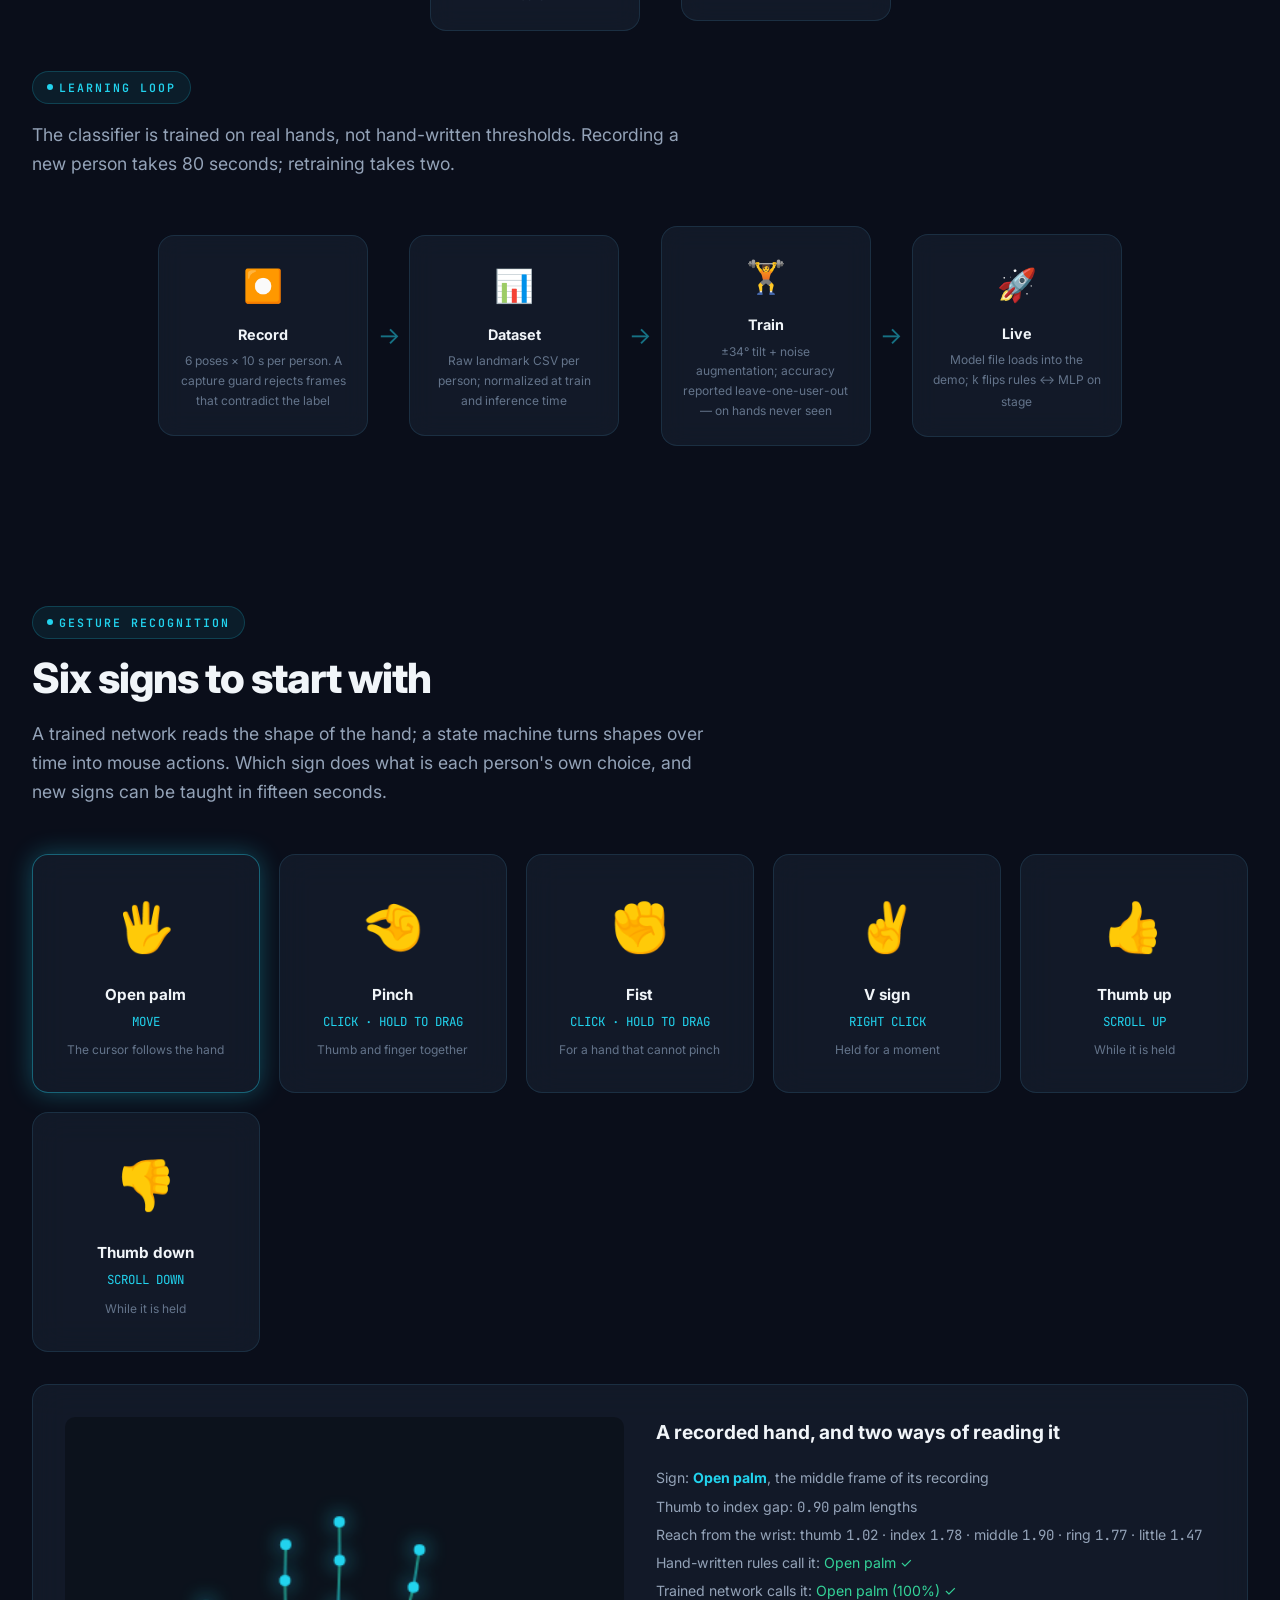
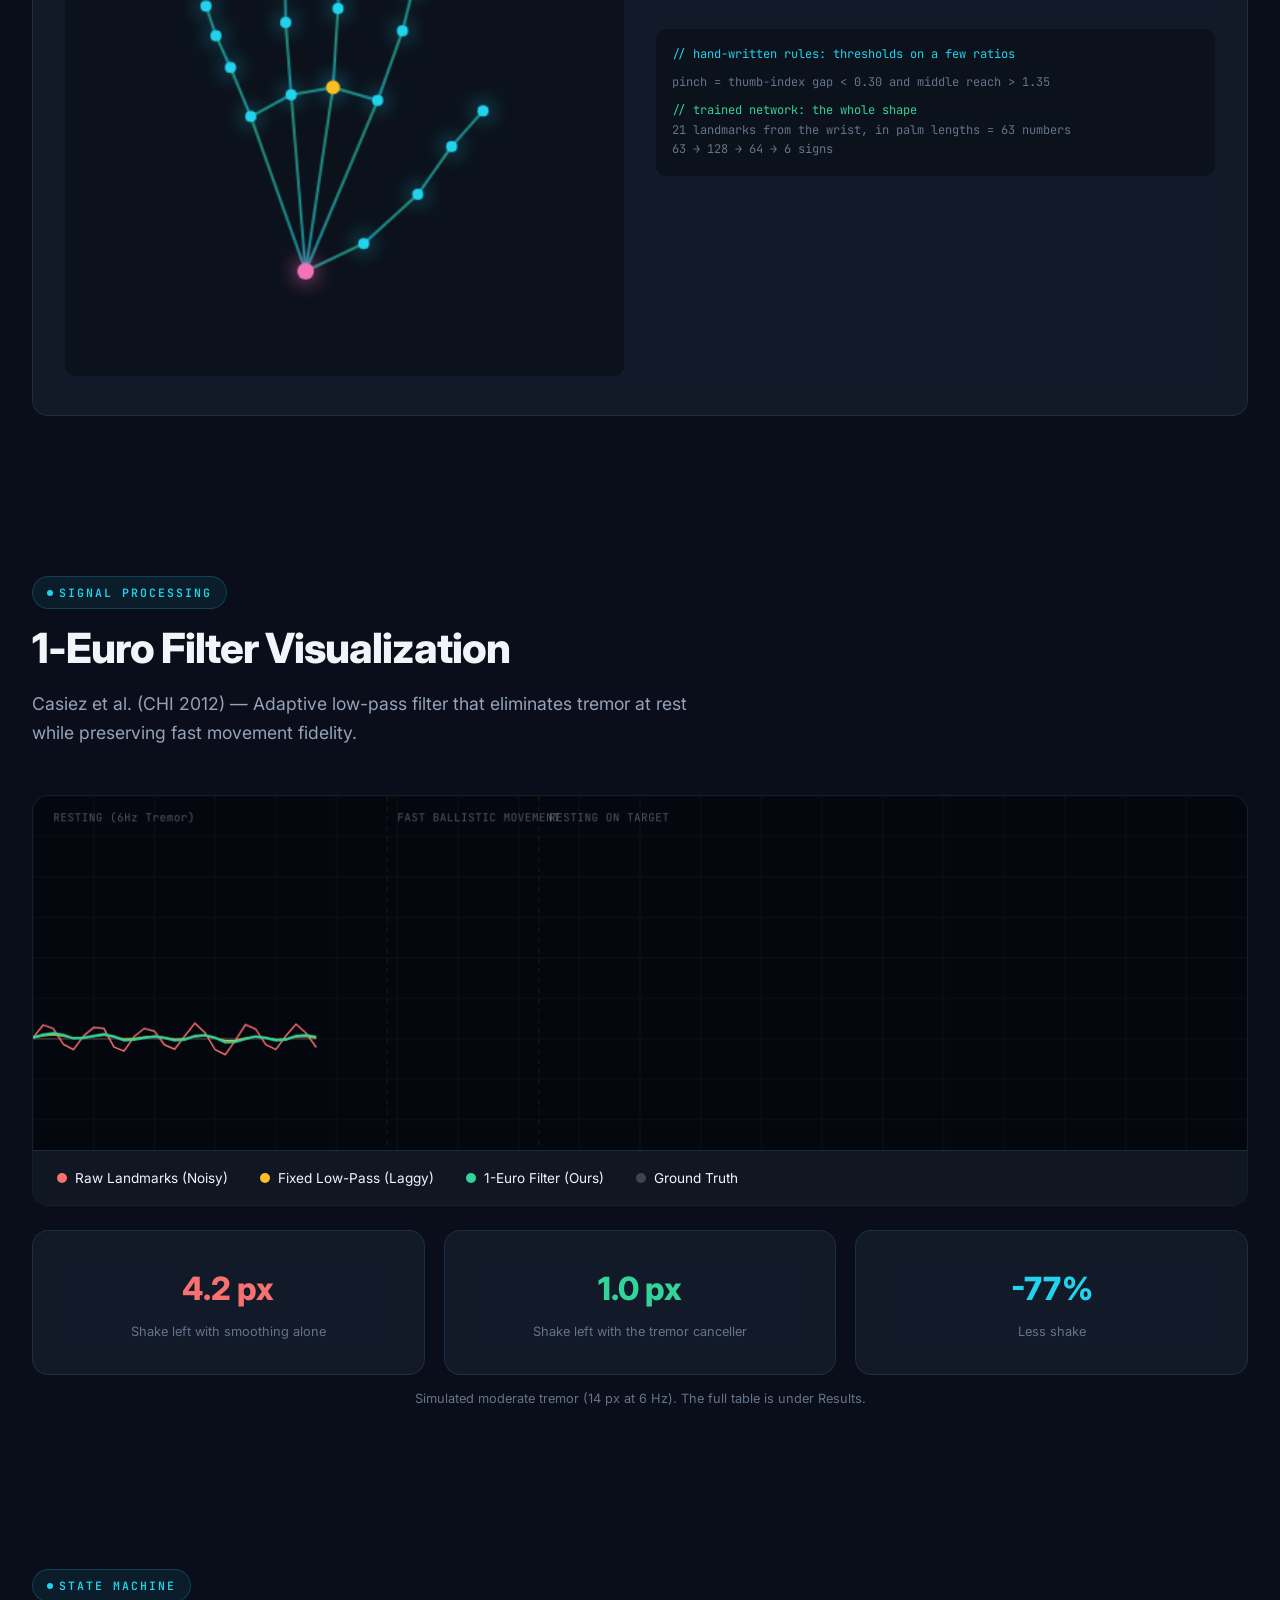
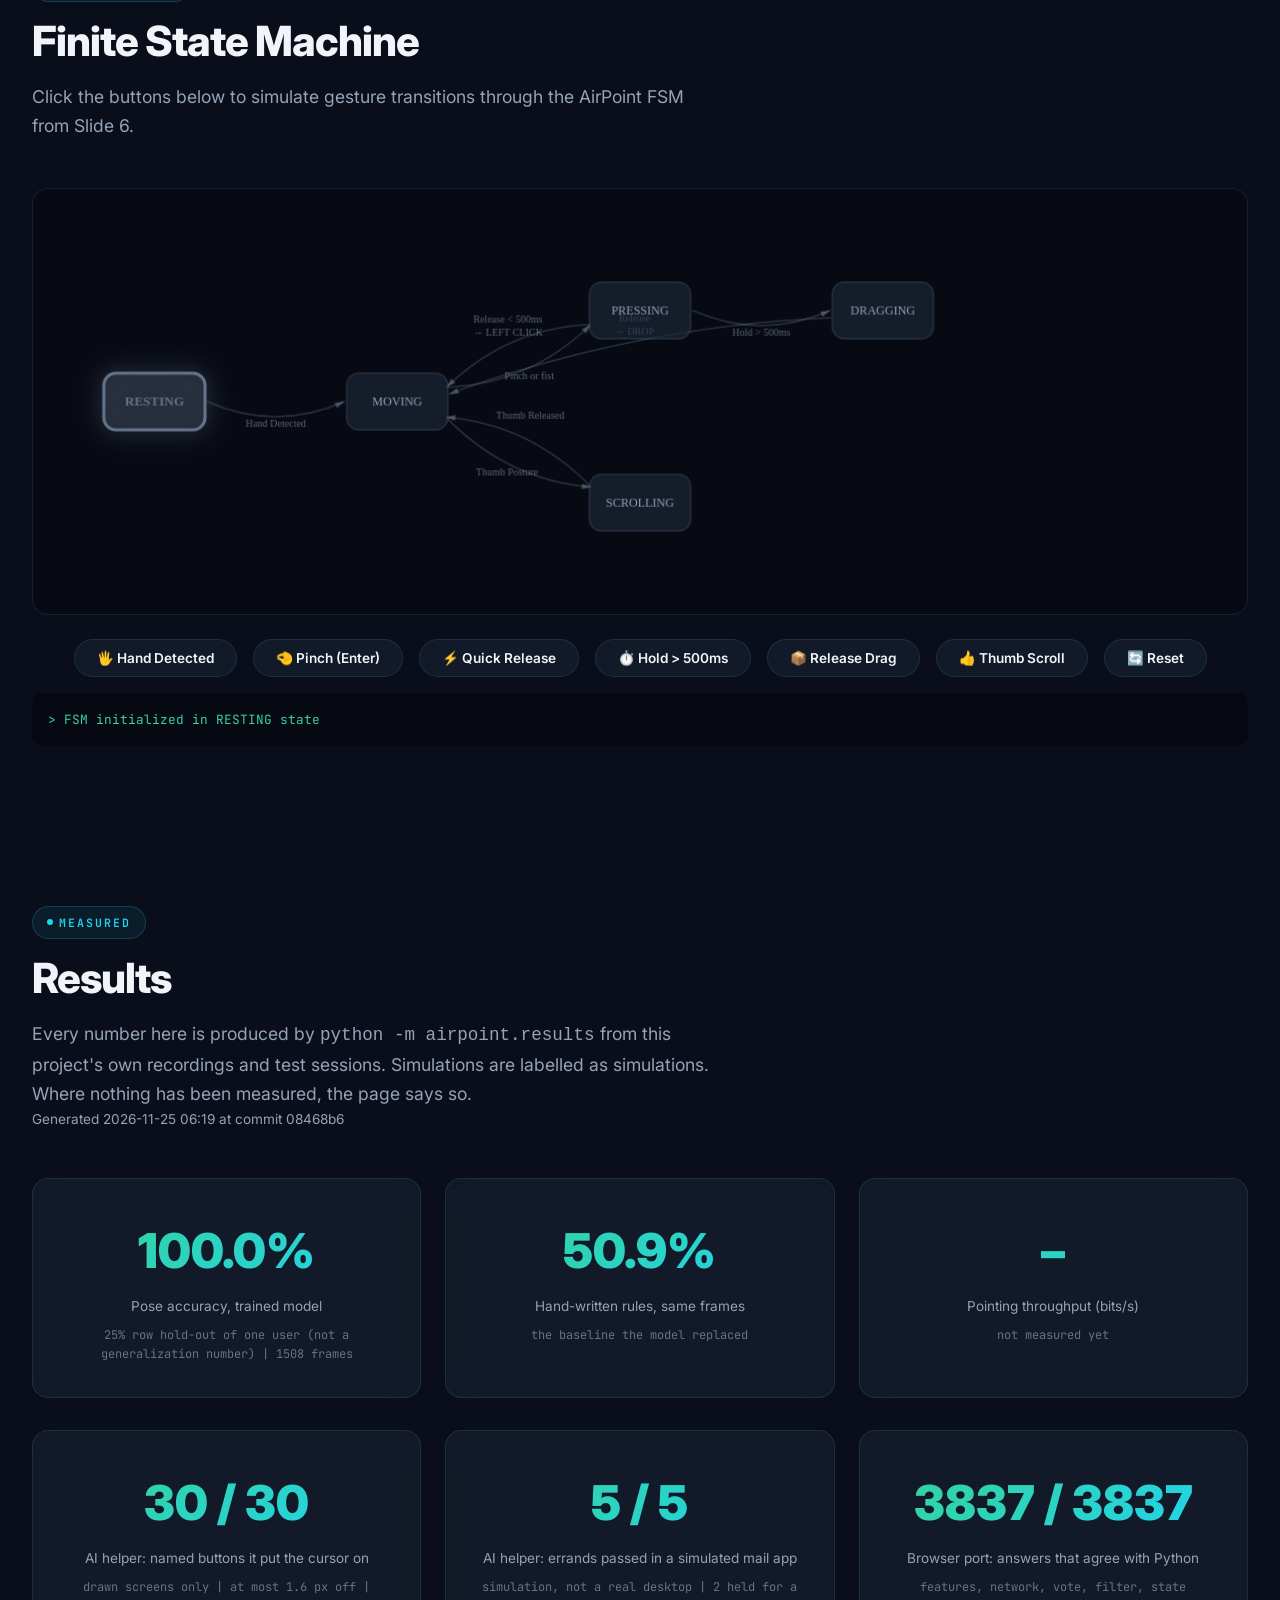
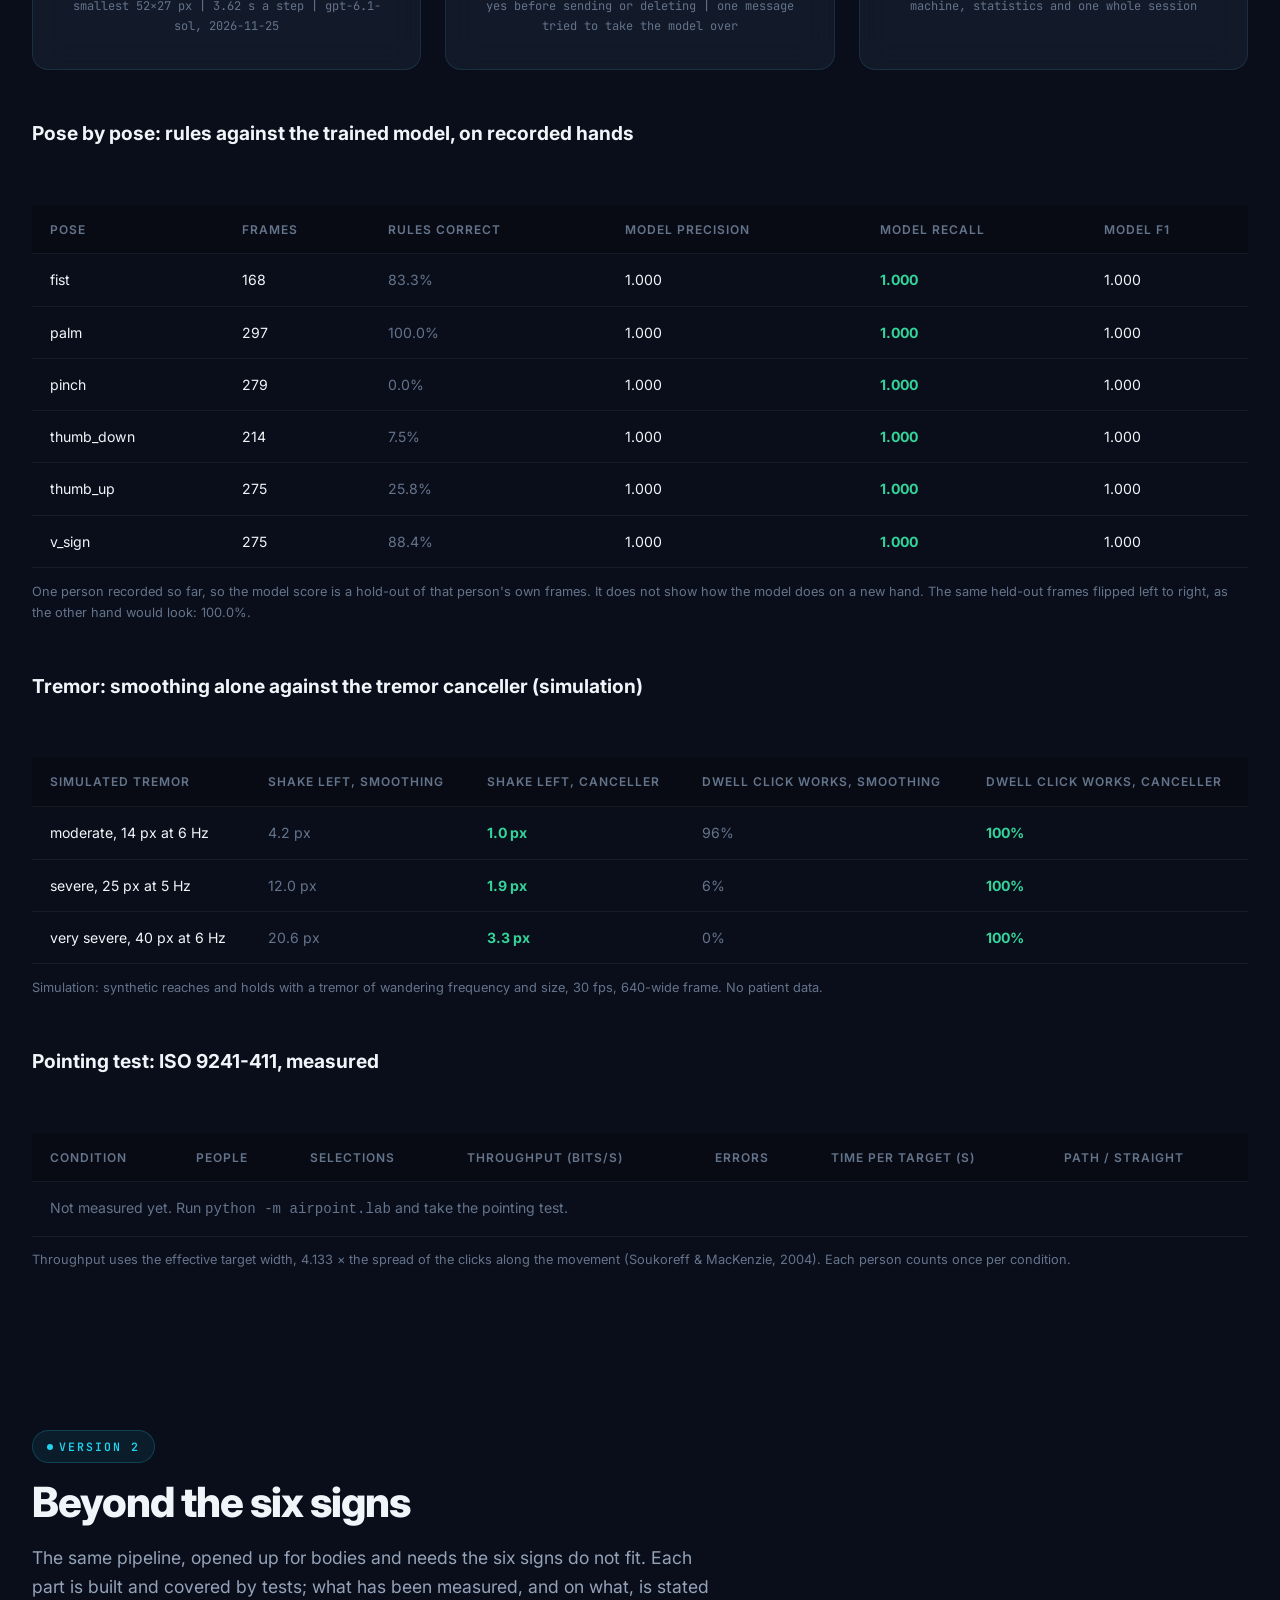
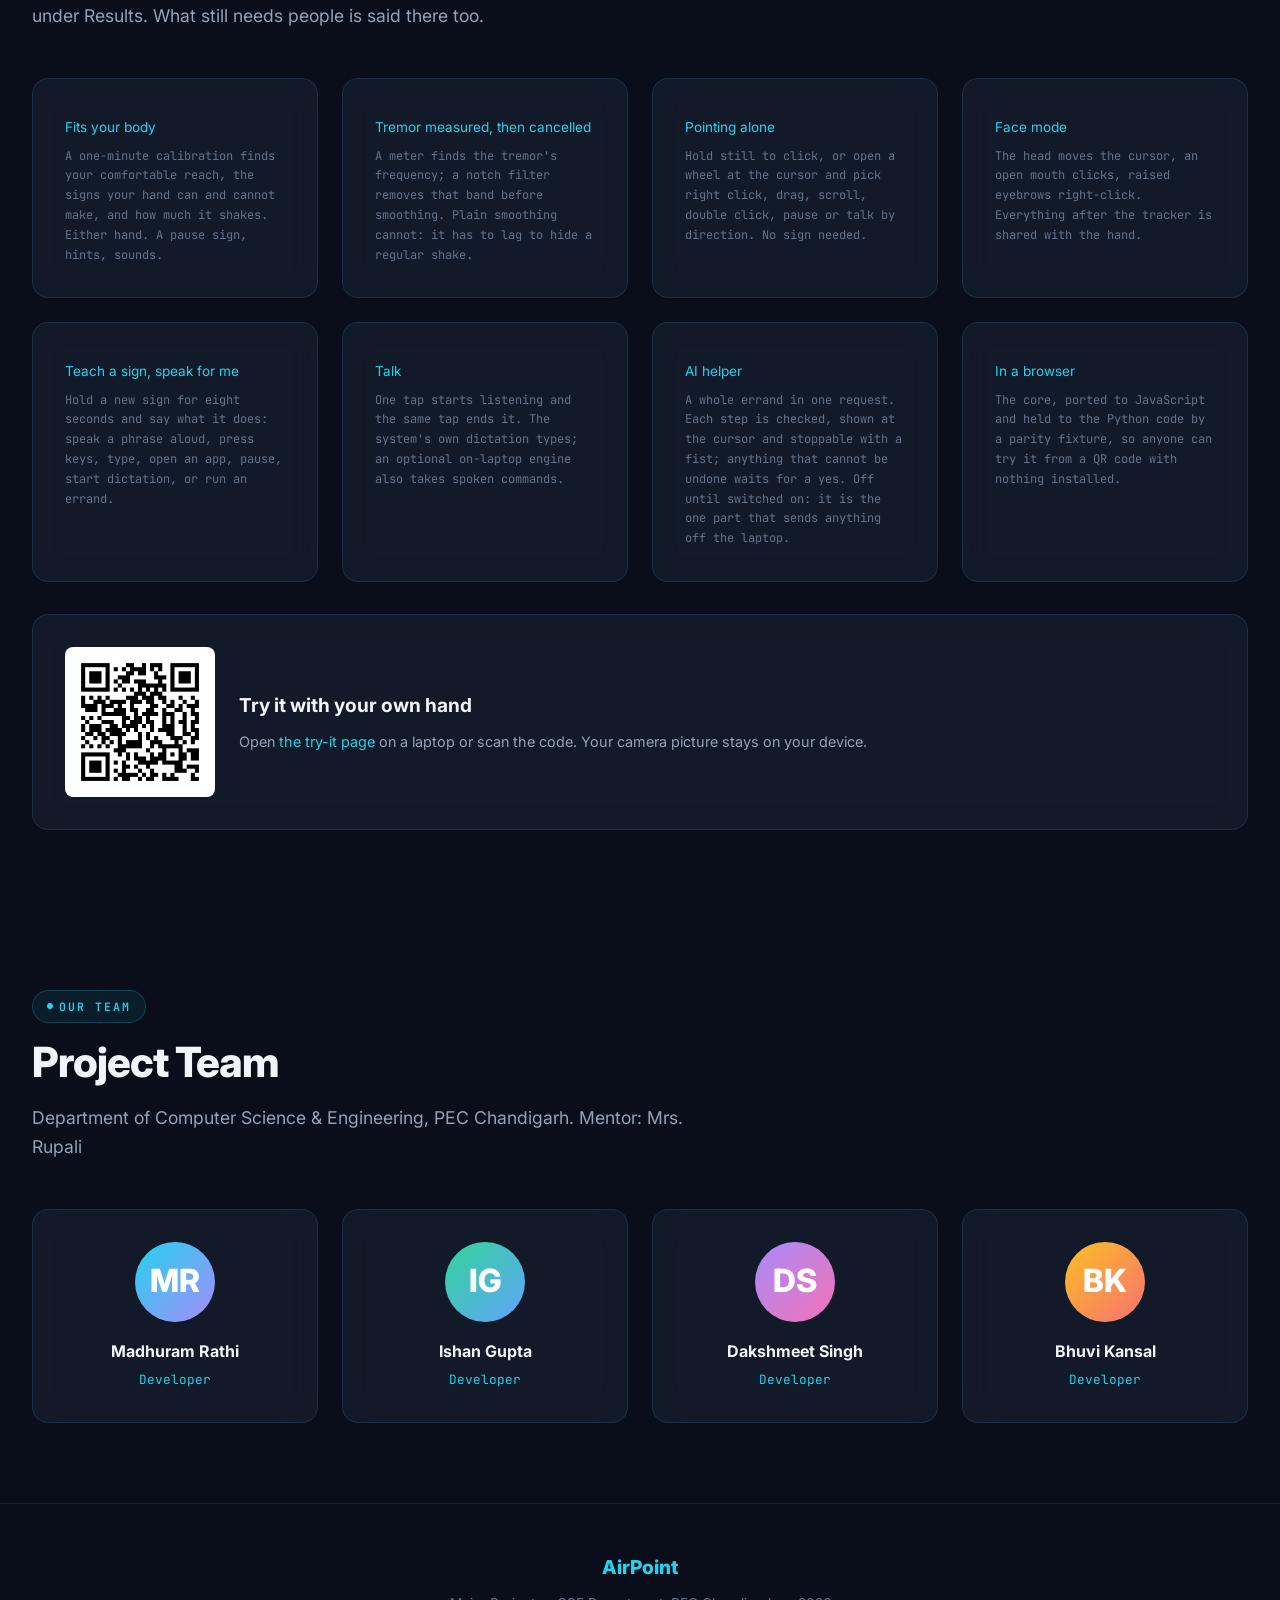
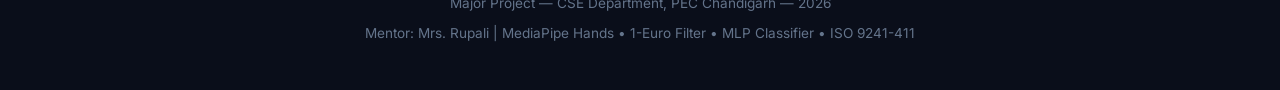
==== commit e5a299e1: "docs: the try-it page is published; the on-laptop speech engine is installed and measured; checklist" ====
--- a/index.html
+++ b/index.html
@@ -659,7 +659,7 @@
         <img src="try/qr.png" alt="QR code for the try-it page" width="150" height="150" style="border-radius:8px; background:#fff;">
         <div style="flex:1; min-width:240px;">
             <h3 style="font-size:1.2rem; margin-bottom:0.5rem;">Try it with your own hand</h3>
-            <p style="font-size:0.9rem; color:var(--text-secondary);">Open <a href="try/" style="color:var(--accent-cyan);">the try-it page</a> on a laptop or scan the code. Your camera picture stays on your device. The code leads to the public address; it works once the page is published.</p>
+            <p style="font-size:0.9rem; color:var(--text-secondary);">Open <a href="try/" style="color:var(--accent-cyan);">the try-it page</a> on a laptop or scan the code. Your camera picture stays on your device.</p>
         </div>
     </div>
 </section>
